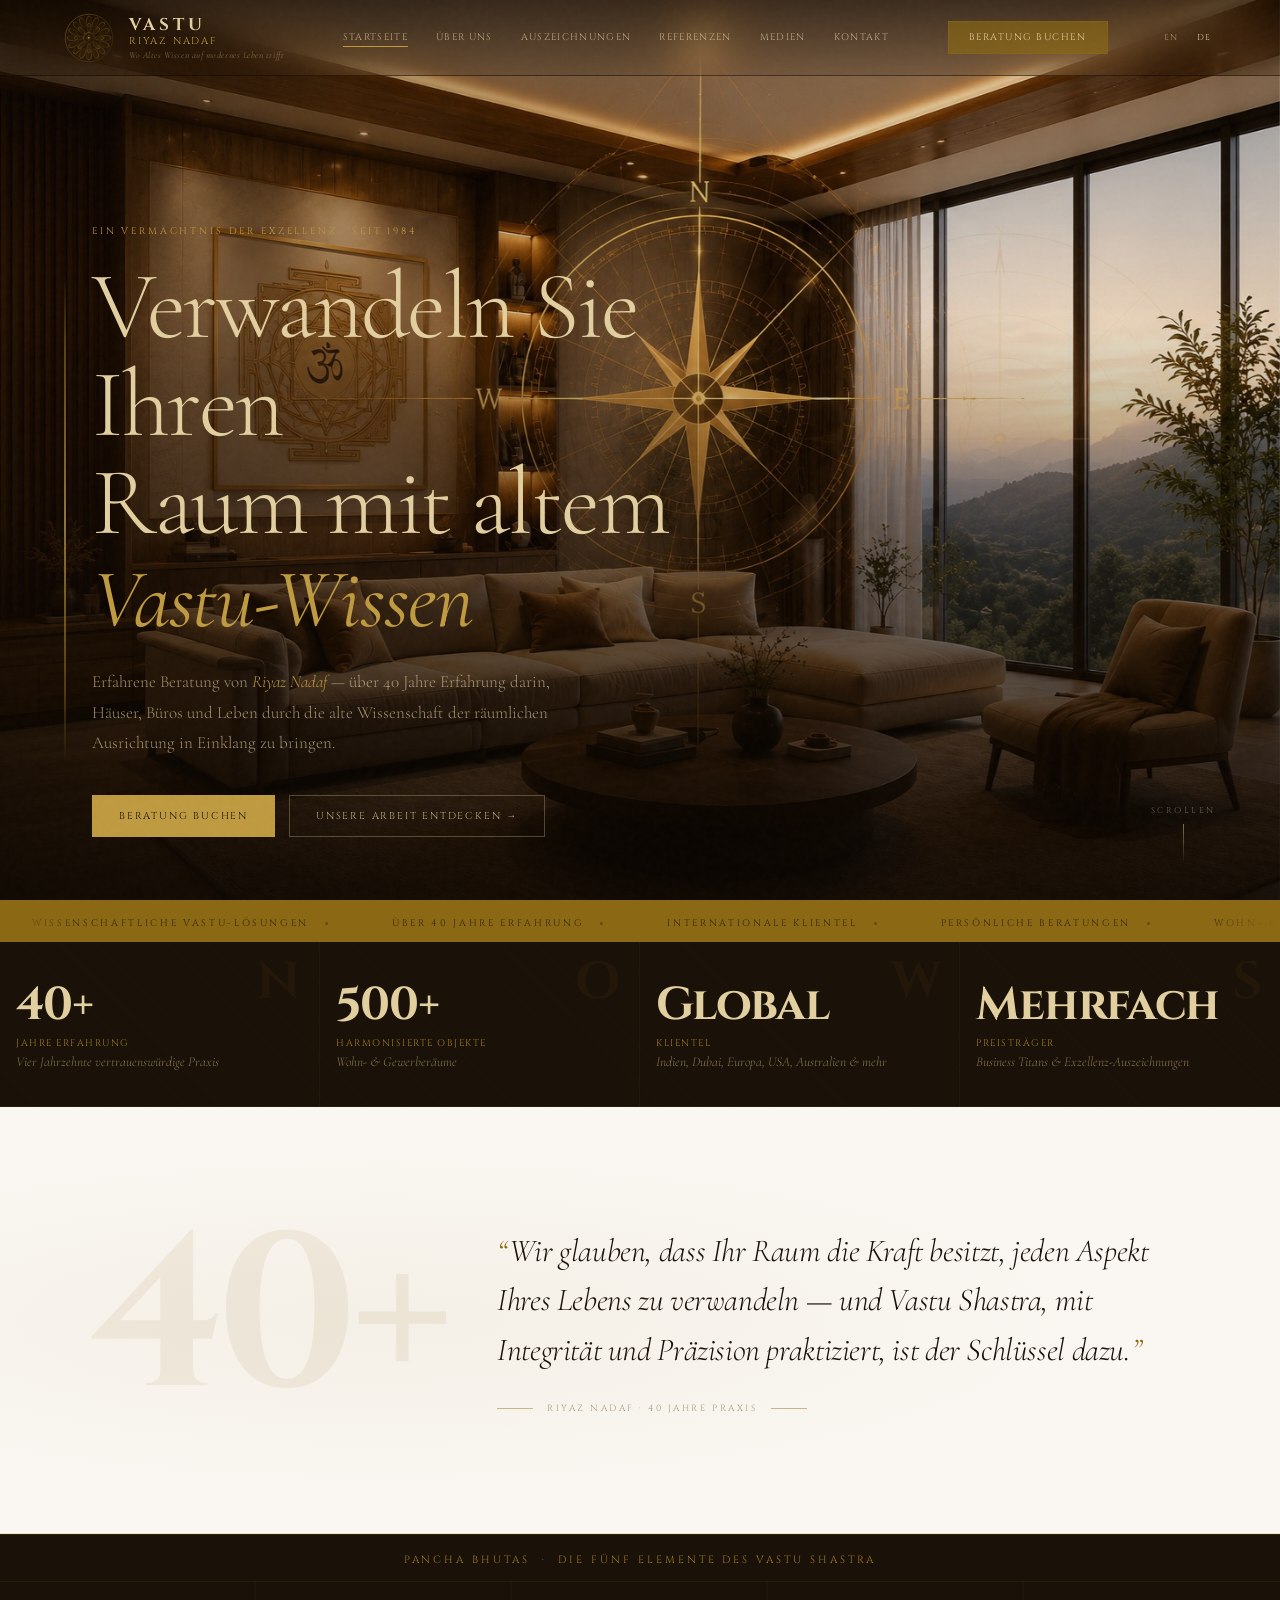
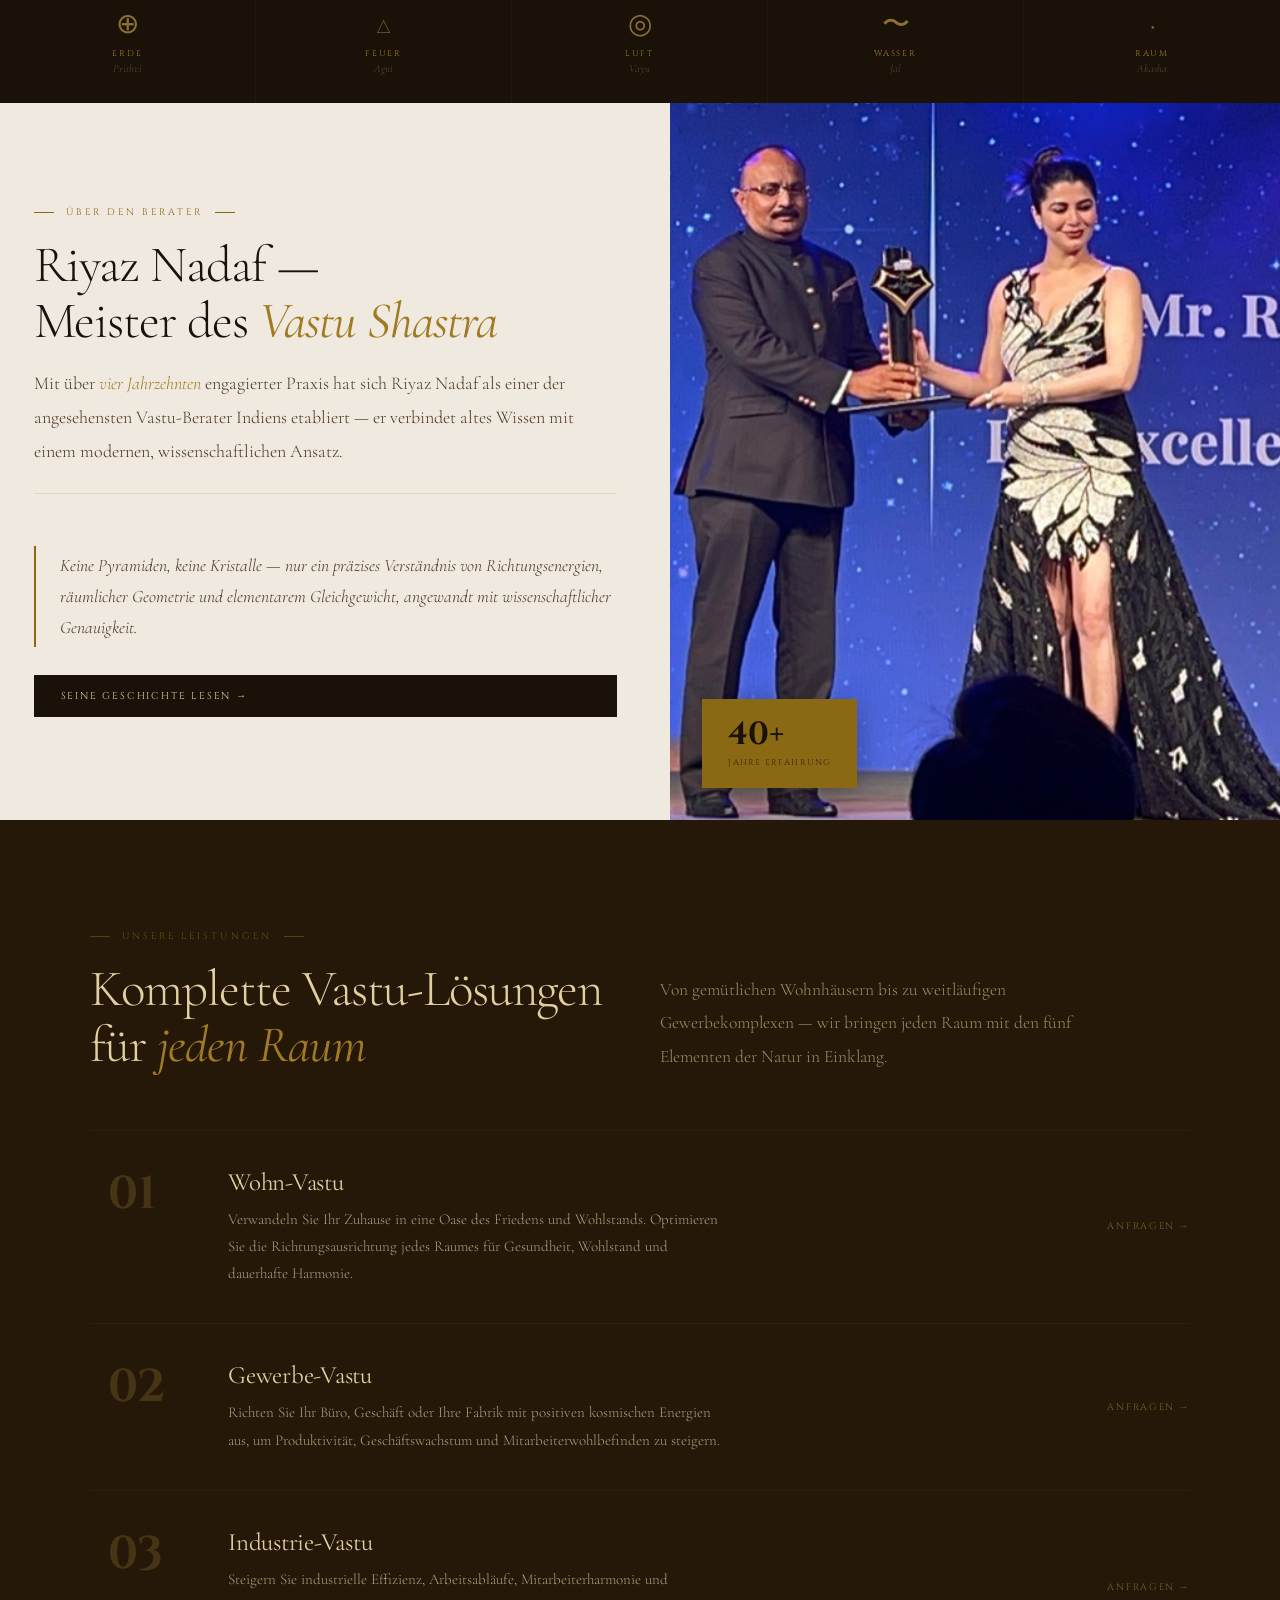
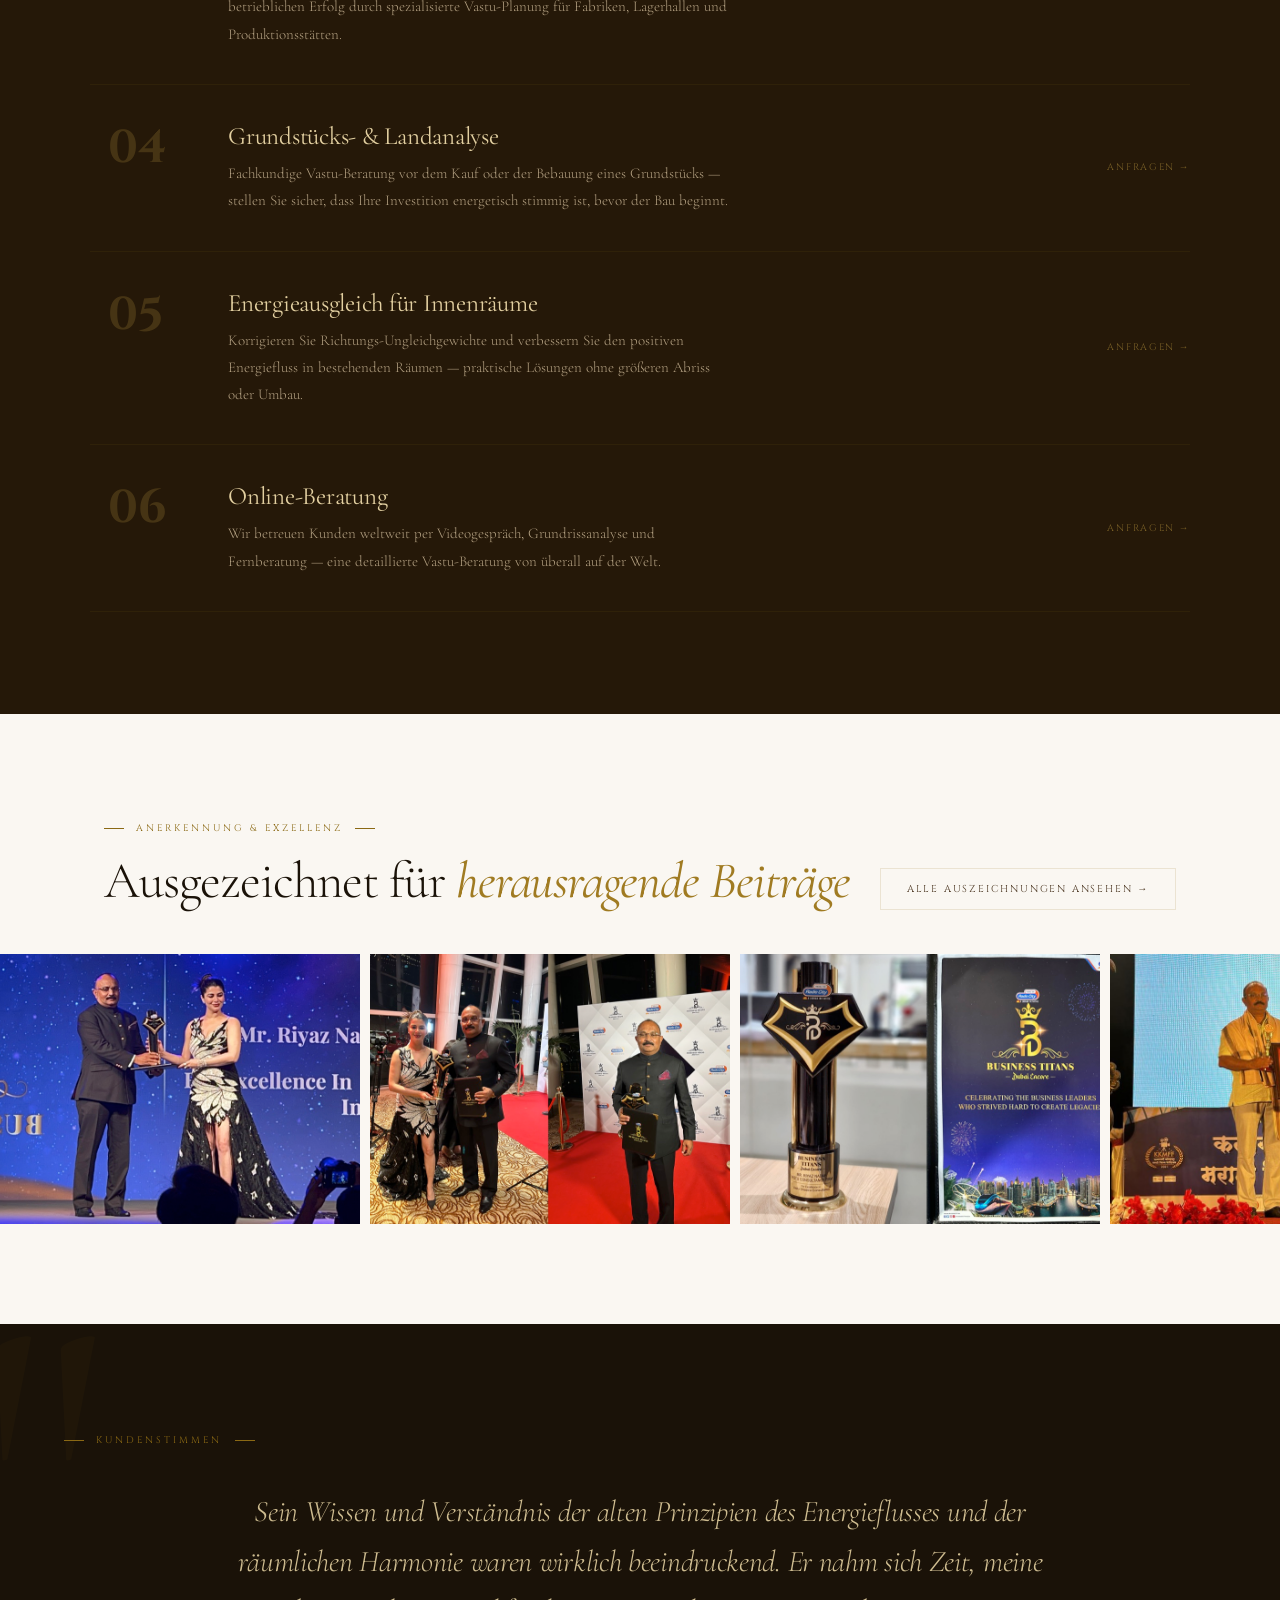
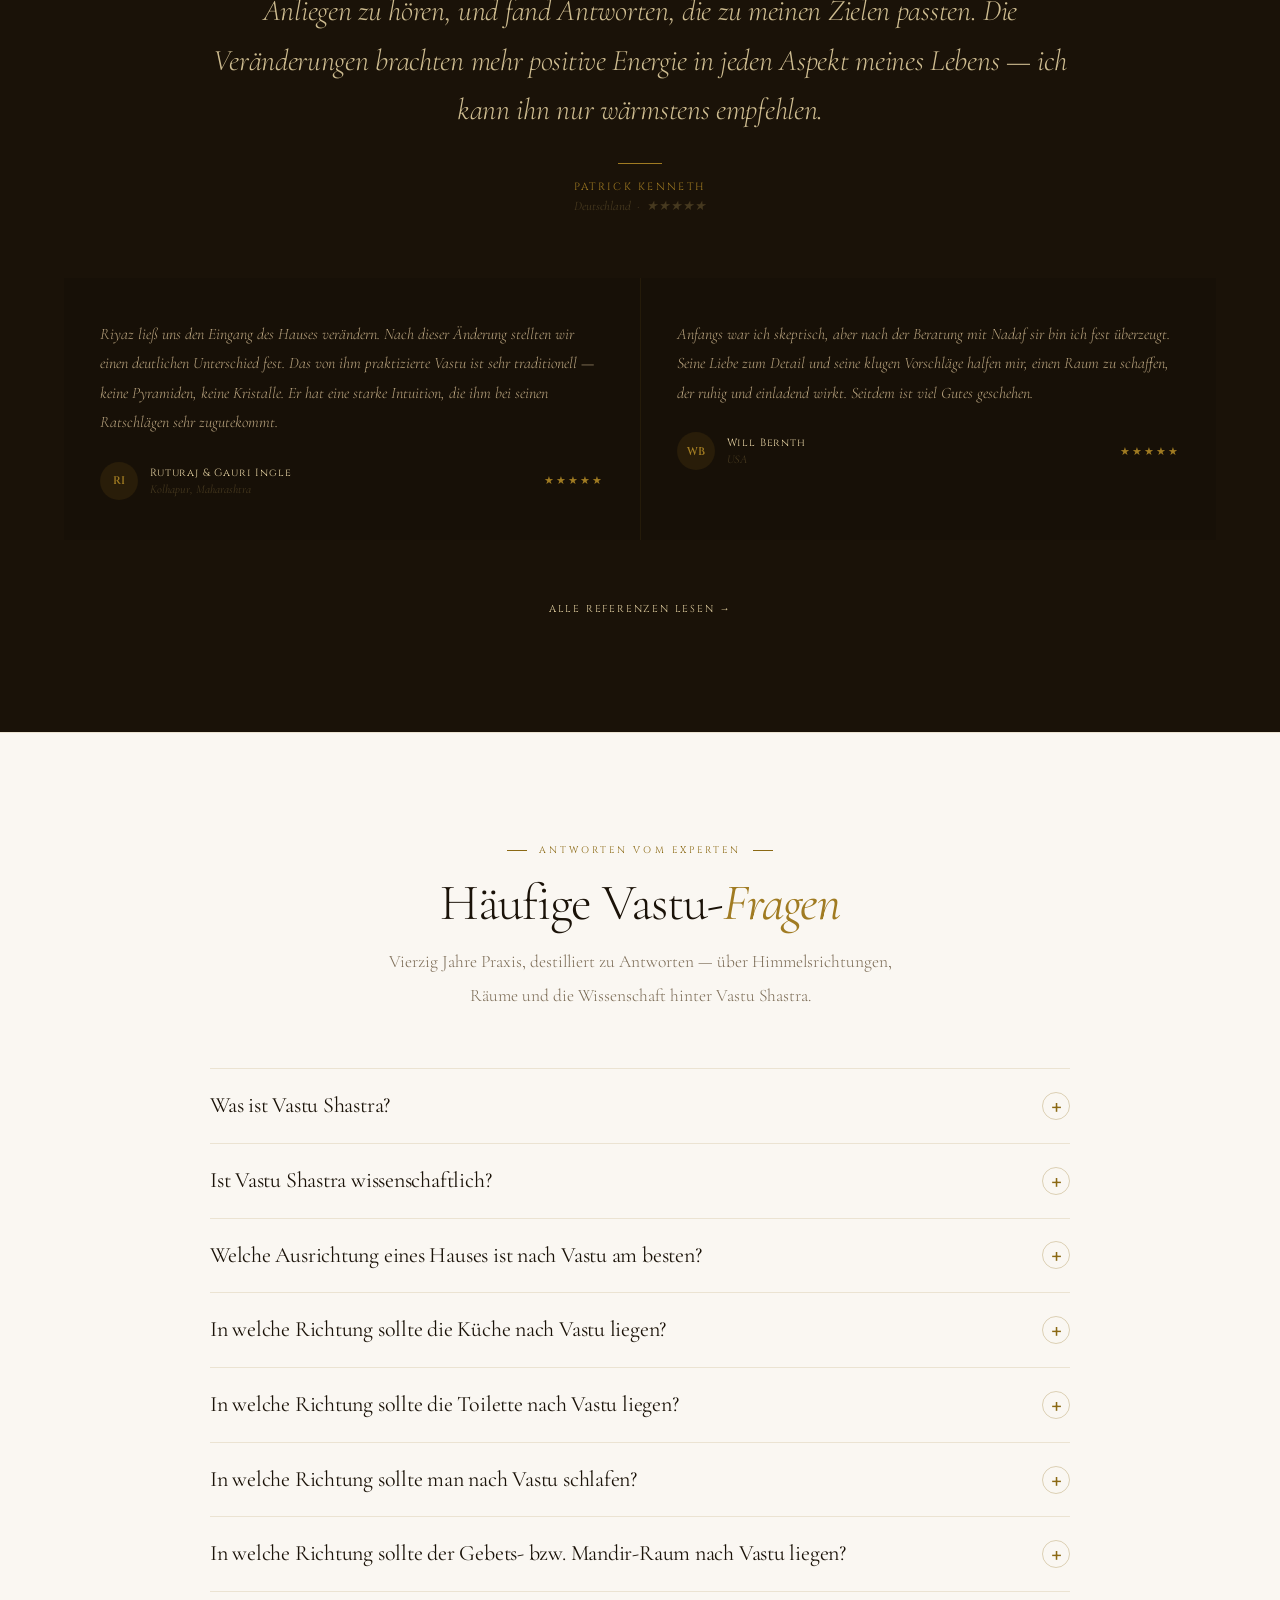
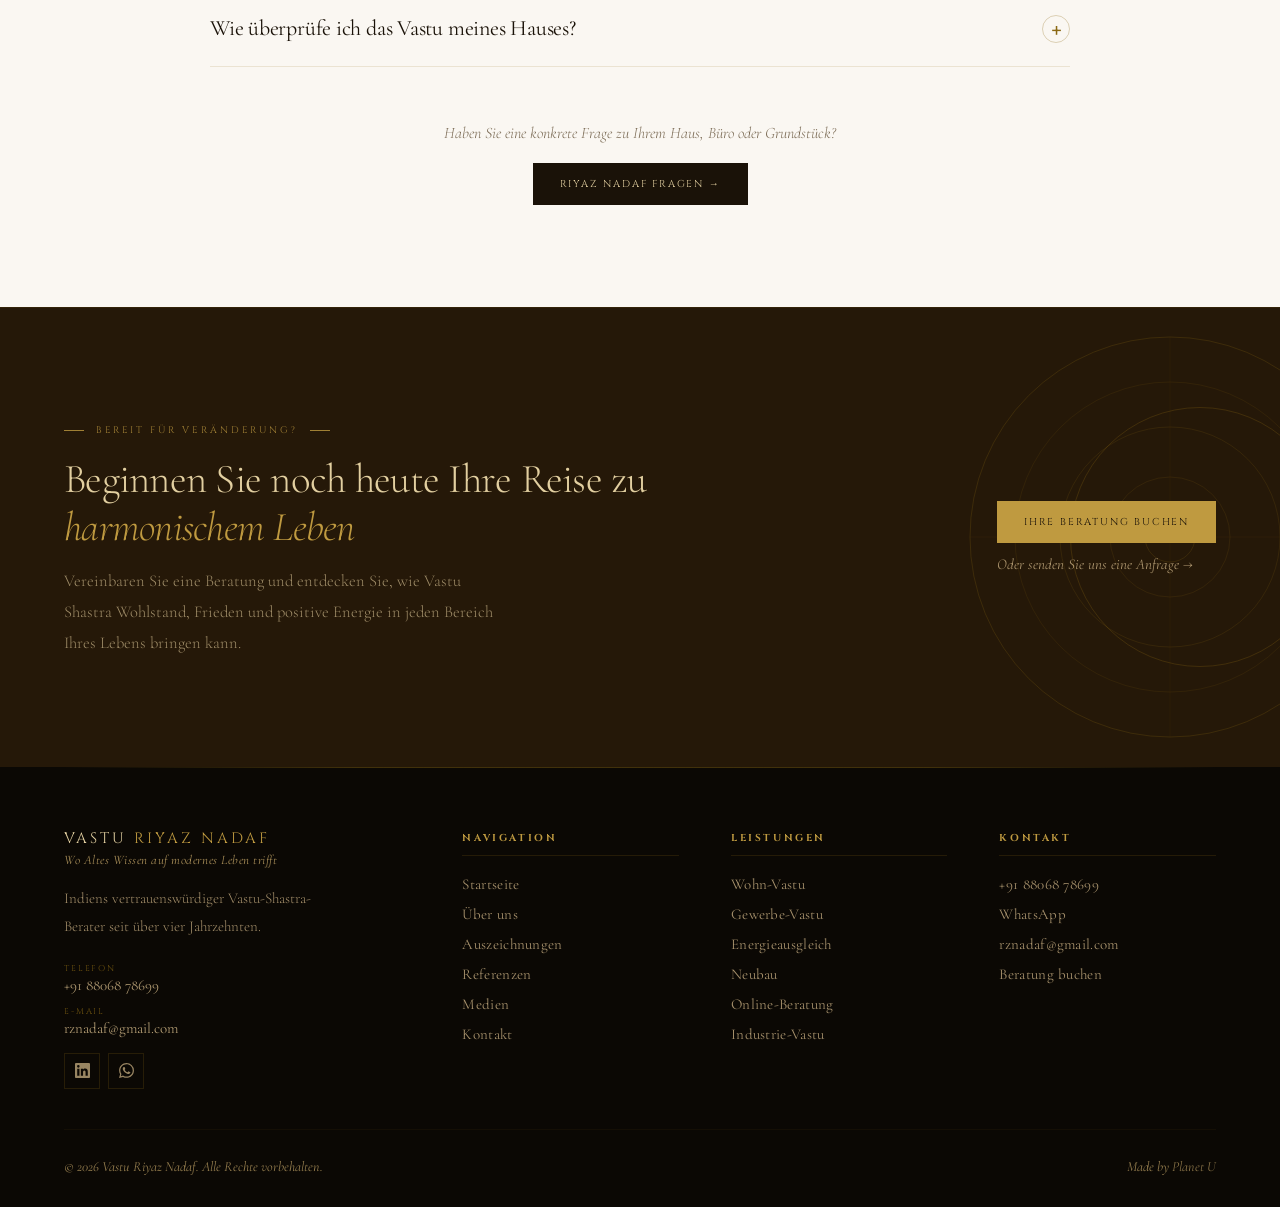
==== de/index.html @ d44633f9 "feat: add German language version — /de/ pages, EN|DE toggle in navbar, hreflang, sitemap updated" ====
<!DOCTYPE html>
<html lang="de">
<head>
<meta charset="UTF-8">
<meta name="viewport" content="width=device-width, initial-scale=1.0">
<title>Vastu Riyaz Nadaf | Erfahrener Vastu-Berater in Pune &amp; weltweit</title>
<meta name="description" content="Authentische Vastu-Beratung von Riyaz Nadaf mit über 40 Jahren Erfahrung in Wohn-, Gewerbe- und Industrie-Vastu — in Indien, Dubai, Europa und weltweit.">
<link rel="icon" href="../favicon.svg" type="image/svg+xml">
<link rel="canonical" href="https://vasturiyaz.com/de/">
<link rel="alternate" hreflang="en" href="https://vasturiyaz.com/">
<link rel="alternate" hreflang="de" href="https://vasturiyaz.com/de/">
<meta property="og:type" content="website">
<meta property="og:site_name" content="Vastu Riyaz Nadaf">
<meta property="og:title" content="Vastu Riyaz Nadaf | Erfahrener Vastu-Berater in Pune &amp; weltweit">
<meta property="og:description" content="Authentische Vastu-Beratung von Riyaz Nadaf mit über 40 Jahren Erfahrung in Wohn-, Gewerbe- und Industrie-Vastu — in Indien, Dubai, Europa und weltweit.">
<meta property="og:url" content="https://vasturiyaz.com/de/">
<meta property="og:image" content="https://vasturiyaz.com/hero%20Banner.jpg">
<meta name="twitter:card" content="summary_large_image">
<meta name="twitter:title" content="Vastu Riyaz Nadaf | Erfahrener Vastu-Berater in Pune &amp; weltweit">
<meta name="twitter:description" content="Authentische Vastu-Beratung von Riyaz Nadaf mit über 40 Jahren Erfahrung in Wohn-, Gewerbe- und Industrie-Vastu — in Indien, Dubai, Europa und weltweit.">
<meta name="twitter:image" content="https://vasturiyaz.com/hero%20Banner.jpg">
<link rel="preconnect" href="https://fonts.googleapis.com">
<link rel="preconnect" href="https://fonts.gstatic.com" crossorigin>
<link rel="preload" as="style" href="https://fonts.googleapis.com/css2?family=Cinzel:wght@400;500;600;700&family=Cormorant+Garamond:ital,wght@0,300;0,400;0,500;0,600;1,300;1,400;1,500;1,600&family=Jost:wght@300;400;500&display=swap">
<link rel="stylesheet" media="print" onload="this.media='all'" href="https://fonts.googleapis.com/css2?family=Cinzel:wght@400;500;600;700&family=Cormorant+Garamond:ital,wght@0,300;0,400;0,500;0,600;1,300;1,400;1,500;1,600&family=Jost:wght@300;400;500&display=swap">
<noscript><link rel="stylesheet" href="https://fonts.googleapis.com/css2?family=Cinzel:wght@400;500;600;700&family=Cormorant+Garamond:ital,wght@0,300;0,400;0,500;0,600;1,300;1,400;1,500;1,600&family=Jost:wght@300;400;500&display=swap"></noscript>
<link rel="stylesheet" href="../shared.css">
<script type="application/ld+json">
{
  "@context": "https://schema.org",
  "@graph": [
    {
      "@type": "ProfessionalService",
      "name": "Vastu Riyaz Nadaf",
      "description": "Erfahrene Vastu-Shastra-Beratung von Riyaz Nadaf mit über 40 Jahren Erfahrung — für Häuser, Büros und ein erfülltes Leben.",
      "url": "https://vasturiyaz.com/de/",
      "image": "https://vasturiyaz.com/hero%20Banner.jpg",
      "telephone": "+918806878699",
      "email": "rznadaf@gmail.com",
      "address": {
        "@type": "PostalAddress",
        "addressLocality": "Pune",
        "addressRegion": "Maharashtra",
        "addressCountry": "IN"
      },
      "priceRange": "$$",
      "areaServed": ["Indien", "Dubai", "Europa", "USA", "Australien", "Weltweit"],
      "serviceType": "Vastu-Shastra-Beratung"
    },
    {
      "@type": "Person",
      "name": "Riyaz Nadaf",
      "jobTitle": "Vastu-Shastra-Berater",
      "description": "Indiens vertrauenswürdiger Vastu-Shastra-Berater mit über 40 Jahren Erfahrung.",
      "url": "https://vasturiyaz.com/de/about",
      "worksFor": {
        "@type": "Organization",
        "name": "Vastu Riyaz Nadaf"
      }
    }
  ]
}
</script>
<style>
/* ── HOME NAV: transparent over hero ─────────────────── */
#navbar.home-pg {
  background: linear-gradient(to bottom, rgba(10,6,2,.55) 0%, rgba(10,6,2,.1) 100%);
  border-bottom-color: transparent;
}
#navbar.home-pg .logo-brand { color: var(--gp); }
#navbar.home-pg .logo-sub { color: var(--g3); }
#navbar.home-pg .logo-line { color: rgba(226,207,160,.45); }
#navbar.home-pg .nav-ul a { color: rgba(226,207,160,.75); }
#navbar.home-pg .nav-ul a::after { background: var(--g3); }
#navbar.home-pg .nav-ul a:hover { color: var(--gp); }
#navbar.home-pg .nav-cta { background: rgba(139,105,20,.65); color: var(--gp); border-color: rgba(139,105,20,.5); }
#navbar.home-pg .nav-cta:hover { background: var(--g); border-color: var(--g); color: var(--dark); }
#navbar.home-pg #mBtn { border-color: rgba(226,207,160,.3); color: var(--gp); }
#navbar.home-pg.scrolled { background: rgba(250,247,242,.97); border-bottom-color: var(--rule); }
#navbar.home-pg.scrolled .logo-brand { color: var(--dark); }
#navbar.home-pg.scrolled .logo-line { color: var(--muted); }
#navbar.home-pg.scrolled .nav-ul a { color: var(--brown); }
#navbar.home-pg.scrolled .nav-cta { background: var(--dark); border-color: var(--dark); color: var(--gp); }
#navbar.home-pg.scrolled #mBtn { border-color: var(--rule); color: var(--brown); }

/* ── HERO ─────────────────────────────────────────────── */
.hero {
  height: 100svh; min-height: 700px;
  position: relative; overflow: hidden;
  display: flex; align-items: flex-end;
}
.hero-bg {
  position: absolute; inset: 0;
  background: url("../hero%20Banner.jpg") center/cover no-repeat;
  will-change: transform;
}
.hero-ov {
  position: absolute; inset: 0;
  background:
    linear-gradient(to bottom, rgba(12,7,2,.18) 0%, rgba(12,7,2,.08) 35%, rgba(12,7,2,.62) 75%, rgba(12,7,2,.88) 100%),
    linear-gradient(to right, rgba(12,7,2,.42) 0%, transparent 60%);
}
.hero-compass {
  position: absolute;
  top: 50%; right: 5%;
  transform: translateY(-52%);
  pointer-events: none; z-index: 1;
}
.hero-compass svg {
  width: min(48vmin, 480px);
  opacity: .13;
  animation: hspin 100s linear infinite;
  filter: drop-shadow(0 0 28px rgba(139,105,20,.22));
}
@keyframes hspin { to { transform: rotate(360deg); } }

.hero-content {
  position: relative; z-index: 2;
  margin: 0 0 clamp(52px,7vh,92px) 5%;
  max-width: 720px;
  padding-left: 28px;
}
.hero-content::before {
  content: '';
  position: absolute; left: 0; top: 8%; bottom: 12%;
  width: 2px;
  background: linear-gradient(to bottom,
    transparent 0%,
    rgba(139,105,20,.6) 15%,
    rgba(191,154,64,.75) 50%,
    rgba(139,105,20,.5) 85%,
    transparent 100%
  );
}
.hero-eyebrow {
  font-family: var(--cap); font-size: 9.5px;
  letter-spacing: .3em; text-transform: uppercase;
  color: var(--g3); margin-bottom: 20px;
  display: block;
}
.hero h1 {
  font-family: var(--serif);
  font-size: clamp(52px, 7.5vw, 104px);
  font-weight: 300; line-height: 1.02;
  color: var(--gp); letter-spacing: -.025em;
  margin-bottom: 4px;
}
.hero-sub {
  font-family: var(--serif);
  font-size: clamp(44px, 6.5vw, 90px);
  font-weight: 400; font-style: italic;
  color: var(--g3); line-height: 1.05;
  margin-bottom: 24px; letter-spacing: -.015em;
}
.hero-desc {
  font-family: var(--serif); font-size: 17px;
  color: rgba(226,207,160,.68); line-height: 1.8;
  font-weight: 300; max-width: 500px; margin-bottom: 36px;
}
.hero-desc em { color: var(--g3); font-style: italic; }
.hero-btns { display: flex; gap: 14px; flex-wrap: wrap; }

/* hero entrance animations */
.he { opacity: 0; transform: translateY(16px); }
.he1 { animation: hIn .85s ease .1s forwards; }
.he2 { animation: hIn .85s ease .28s forwards; }
.he3 { animation: hIn .85s ease .42s forwards; }
.he4 { animation: hIn .85s ease .56s forwards; }
.he5 { animation: hIn .85s ease .7s forwards; }
@keyframes hIn { to { opacity: 1; transform: translateY(0); } }

.hero-scroll {
  position: absolute; bottom: clamp(24px,4vh,48px); right: 5%;
  z-index: 2; display: flex; flex-direction: column; align-items: center; gap: 8px;
  animation: hIn 1s ease 1.4s both;
}
.hero-scroll span {
  font-family: var(--cap); font-size: 8.5px;
  letter-spacing: .3em; text-transform: uppercase;
  color: rgba(226,207,160,.42);
}
.scr-line {
  width: 1px; height: 40px;
  background: linear-gradient(to bottom, rgba(226,207,160,.5), transparent);
  animation: scPulse 2.2s ease infinite;
}
@keyframes scPulse { 0%,100%{opacity:.45} 50%{opacity:.9} }

/* ── TICKER ───────────────────────────────────────────── */
/* Static ticker - part of page flow, not fixed */

/* ── STATS ────────────────────────────────────────────── */
.stats-strip {
  background: var(--dark);
  display: grid; grid-template-columns: repeat(4,1fr);
  border-bottom: 1px solid rgba(139,105,20,.12);
  position: relative;
}
.stats-strip::before {
  content: '';
  position: absolute; inset: 0;
  background-image: repeating-linear-gradient(
    45deg,
    rgba(139,105,20,.018) 0, rgba(139,105,20,.018) 1px,
    transparent 1px, transparent 26px
  );
  pointer-events: none;
}
.stat-i {
  padding: 40px 5% 36px; border-right: 1px solid rgba(139,105,20,.09);
  display: flex; align-items: flex-start; gap: 0;
  flex-direction: column;
  position: relative; transition: background .4s;
  overflow: hidden;
}
.stat-i::before {
  content: '';
  position: absolute; left: 0; top: 0; bottom: 0;
  width: 0; background: rgba(139,105,20,.055);
  transition: width .45s cubic-bezier(.16,1,.3,1);
}
.stat-i:hover::before { width: 100%; }
/* Vastu direction watermarks (N E W S) */
.stat-i::after {
  position: absolute; top: 14px; right: 18px;
  font-family: var(--cap); font-size: 52px; font-weight: 700;
  color: rgba(139,105,20,.07); line-height: 1;
  pointer-events: none; user-select: none;
  transition: color .4s;
}
.stat-i:hover::after { color: rgba(139,105,20,.12); }
.stat-i:nth-child(1)::after { content: 'N'; }
.stat-i:nth-child(2)::after { content: 'O'; }
.stat-i:nth-child(3)::after { content: 'W'; }
.stat-i:nth-child(4)::after { content: 'S'; }
.stat-i:last-child { border-right: none; }
.stat-n {
  font-family: var(--cap); font-size: 46px;
  font-weight: 700; color: var(--gp); line-height: 1;
  letter-spacing: -.025em;
  transition: color .3s; position: relative; z-index: 1;
}
.stat-i:hover .stat-n { color: var(--g3); text-shadow: 0 0 32px rgba(191,154,64,.22); }
.stat-l {
  font-family: var(--cap); font-size: 9.5px;
  letter-spacing: .16em; text-transform: uppercase;
  color: var(--g2); margin-top: 9px;
  position: relative; z-index: 1;
}
.stat-d {
  font-family: var(--serif); font-size: 13.5px;
  color: rgba(180,155,110,.72); font-weight: 300; margin-top: 4px;
  font-style: italic; position: relative; z-index: 1;
}

/* ── MANIFESTO ────────────────────────────────────────── */
.manifesto {
  background: var(--bg);
  padding: clamp(72px,9vw,120px) 5%;
  position: relative; overflow: hidden;
  border-bottom: 1px solid var(--rule);
}
.manifesto::before {
  content: '';
  position: absolute; inset: 0;
  background: radial-gradient(ellipse at 30% 50%, rgba(139,105,20,.05) 0%, transparent 60%);
  pointer-events: none;
}
.manifesto-inner {
  display: flex; align-items: center;
  gap: clamp(16px, 4vw, 64px);
  max-width: 1100px; margin: 0 auto;
  position: relative; z-index: 1;
}
.manifesto-num {
  font-family: var(--cap);
  font-size: clamp(110px, 17vw, 230px);
  font-weight: 700; color: var(--g);
  opacity: .08; line-height: .9;
  flex-shrink: 0; user-select: none;
  letter-spacing: -.04em;
  transition: opacity .6s;
}
.manifesto:hover .manifesto-num { opacity: .12; }
.manifesto-body { flex: 1; }
.manifesto-text {
  font-family: var(--serif);
  font-size: clamp(21px, 2.5vw, 36px);
  font-style: italic; font-weight: 300;
  color: var(--dark); line-height: 1.55;
  margin-bottom: 28px; letter-spacing: -.012em;
}
.manifesto-text::before { content: '\201C'; color: var(--g); margin-right: 2px; }
.manifesto-text::after  { content: '\201D'; color: var(--g); margin-left: 2px; }
.manifesto-attr {
  display: flex; align-items: center; gap: 14px;
  font-family: var(--cap); font-size: 9px;
  letter-spacing: .28em; text-transform: uppercase; color: var(--lite);
}
.manifesto-rule { display: block; width: 36px; height: 1px; background: var(--g); opacity: .45; }

/* ── ABOUT TEASER ─────────────────────────────────────── */
.about-sec { display: grid; grid-template-columns: 1.1fr 1fr; gap: 0; }
.about-words {
  background: var(--bg-warm);
  padding: clamp(64px,8vw,108px) 8% clamp(64px,8vw,108px) 5%;
  display: flex; flex-direction: column; justify-content: center;
}
.about-words .h-title { margin-bottom: 18px; }
.about-intro {
  font-family: var(--serif); font-size: 18px; font-weight: 300;
  line-height: 1.88; color: var(--brown);
  margin-bottom: 24px; padding-bottom: 24px;
  border-bottom: 1px solid var(--rule);
}
.about-intro em { font-style: italic; color: var(--g2); }
.about-body-p {
  font-family: var(--serif); font-size: 15px; color: var(--muted);
  line-height: 1.9; font-weight: 300; margin-bottom: 32px;
}
.about-img-col {
  position: relative; overflow: hidden;
  background: var(--dark2); min-height: 640px;
}
.about-img-col img {
  width: 100%; height: 100%; object-fit: cover;
  object-position: center top;
  transition: transform .8s ease;
}
.about-img-col:hover img { transform: scale(1.02); }
.about-badge {
  position: absolute; bottom: 32px; left: 32px;
  background: var(--g); padding: 20px 26px;
  display: flex; flex-direction: column; gap: 2px;
  box-shadow: 0 8px 32px rgba(0,0,0,.35);
}
.ab-n { font-family: var(--cap); font-size: 32px; font-weight: 700; color: var(--dark); line-height: 1; }
.ab-l { font-family: var(--cap); font-size: 8.5px; letter-spacing: .14em; color: rgba(26,18,8,.75); text-transform: uppercase; margin-top: 4px; }
.about-rule { position: absolute; top: 40px; right: 0; width: 3px; height: 140px; background: linear-gradient(to bottom, var(--g3), var(--g)); }

/* ── SERVICES (editorial list) ────────────────────────── */
.svc-sec {
  background: var(--dark2);
  padding: clamp(64px,8vw,108px) 5%;
}
.svc-sec .tag { color: rgba(139,105,20,.65); }
.svc-sec .tag::before, .svc-sec .tag::after { background: rgba(139,105,20,.5); }
.svc-hd {
  display: grid; grid-template-columns: 1fr 1fr;
  gap: 40px; align-items: end;
  max-width: 1100px; margin: 0 auto 56px;
}
.svc-hd .h-title { color: var(--gp); margin-bottom: 0; }
.svc-hd .h-lead { color: rgba(180,158,118,.88); max-width: 420px; }
.svc-list { max-width: 1100px; margin: 0 auto; }
.svc-row {
  display: grid;
  grid-template-columns: 88px 1fr 100px;
  gap: 0 32px; align-items: center;
  padding: 36px 0 36px 18px;
  border-top: 1px solid rgba(139,105,20,.1);
  position: relative; cursor: default;
}
.svc-row:last-child { border-bottom: 1px solid rgba(139,105,20,.1); }
.svc-row::before {
  content: '';
  position: absolute; left: 4px; top: 0;
  width: 2px; height: 0;
  background: linear-gradient(to bottom, var(--g3), var(--g));
  transition: height .5s cubic-bezier(.16,1,.3,1);
  z-index: 1;
}
.svc-row:hover::before { height: 100%; }
.svc-row::after {
  content: '';
  position: absolute; left: -5%; top: 0; bottom: 0;
  width: 0; background: rgba(139,105,20,.03);
  transition: width .55s cubic-bezier(.16,1,.3,1);
  pointer-events: none;
}
.svc-row:hover::after { width: calc(100% + 10%); }
.sr-n {
  font-family: var(--cap); font-size: 46px; font-weight: 700;
  color: rgba(191,154,64,.22); line-height: 1.1;
  transition: color .45s; align-self: start; padding-top: 2px;
}
.svc-row:hover .sr-n { color: rgba(191,154,64,.55); }
.sr-body { }
.sr-title {
  font-family: var(--serif); font-size: 25px;
  font-weight: 400; color: var(--gp);
  margin-bottom: 9px; letter-spacing: -.01em;
  transition: color .3s;
}
.svc-row:hover .sr-title { color: #fff; }
.sr-desc {
  font-family: var(--serif); font-size: 15px;
  color: rgba(220, 200, 165, .78); line-height: 1.82; font-weight: 300;
  max-width: 500px;
}
.svc-row:hover .sr-desc { color: rgba(220, 200, 165, .92); }
.sr-link {
  font-family: var(--cap); font-size: 9.5px;
  letter-spacing: .18em; text-transform: uppercase;
  color: rgba(191,154,64,.55); text-decoration: none;
  white-space: nowrap; text-align: right;
  transition: color .3s, letter-spacing .4s;
}
.svc-row:hover .sr-link { color: var(--g3); letter-spacing: .26em; }

/* Pancha Bhuta element labels — desktop hover only */
.sr-n { position: relative; }
@media(hover: hover) and (pointer: fine) {
  .sr-n::after {
    display: block;
    font-family: var(--serif); font-weight: 300;
    font-size: 12px; color: var(--g3); opacity: 0;
    margin-top: 6px; letter-spacing: .04em;
    transition: opacity .4s; white-space: nowrap;
  }
  .svc-row:hover .sr-n::after { opacity: .7; }
  .svc-row:nth-child(1) .sr-n::after { content: 'Prithvi · Erde'; }
  .svc-row:nth-child(2) .sr-n::after { content: 'Agni · Feuer'; }
  .svc-row:nth-child(3) .sr-n::after { content: 'Vayu · Luft'; }
  .svc-row:nth-child(4) .sr-n::after { content: 'Jal · Wasser'; }
  .svc-row:nth-child(5) .sr-n::after { content: 'Akasha · Raum'; }
  .svc-row:nth-child(6) .sr-n::after { content: 'Pancha · Alle'; }
}

/* Five Elements strip */
.elements-strip {
  background: var(--dark); border-top: 1px solid rgba(139,105,20,.1);
  display: grid; grid-template-columns: repeat(5,1fr);
}
.el-item {
  padding: 28px 5%; text-align: center;
  border-right: 1px solid rgba(139,105,20,.07);
  transition: background .4s;
  position: relative; cursor: default;
}
.el-item:last-child { border-right: none; }
.el-item:hover { background: rgba(139,105,20,.04); }
.el-sym {
  font-family: var(--serif); font-size: 28px;
  color: var(--g3); line-height: 1; display: block;
  margin-bottom: 10px; opacity: .7;
  transition: opacity .4s, transform .4s;
}
.el-item:hover .el-sym { opacity: 1; transform: scale(1.12); }
.el-name { font-family: var(--cap); font-size: 8.5px; letter-spacing: .22em; text-transform: uppercase; color: var(--g2); display: block; }
.el-sanskrit { font-family: var(--serif); font-size: 11px; font-style: italic; color: rgba(122,106,84,.55); margin-top: 3px; display: block; }

/* ── AWARDS STRIP ─────────────────────────────────────── */
.awd-sec { background: var(--bg); padding: clamp(64px,8vw,100px) 0; overflow: hidden; }
.awd-hd { padding: 0 5%; max-width: 1200px; margin: 0 auto 44px; display: flex; justify-content: space-between; align-items: flex-end; flex-wrap: wrap; gap: 16px; }
.awd-track-outer { overflow: hidden; }
.awd-track {
  display: flex; gap: 10px;
  animation: awdScroll 32s linear infinite;
  width: max-content;
}
.awd-track:hover { animation-play-state: paused; }
.awd-slide {
  width: 360px; flex-shrink: 0;
  aspect-ratio: 4/3; overflow: hidden;
  cursor: pointer; background: var(--dark2); position: relative;
}
.awd-slide img { width: 100%; height: 100%; object-fit: cover; display: block; transition: transform .65s cubic-bezier(.16,1,.3,1), filter .5s; }
.awd-slide:hover img { transform: scale(1.06); filter: brightness(.88); }
.awd-slide-ov {
  position: absolute; inset: 0;
  background: rgba(10,6,2,0);
  transition: background .4s;
}
.awd-slide:hover .awd-slide-ov { background: rgba(10,6,2,.25); }
@keyframes awdScroll { from { transform: translateX(0); } to { transform: translateX(-50%); } }

/* ── TESTIMONIALS ─────────────────────────────────────── */
.test-sec {
  background: var(--dark);
  padding: clamp(64px,8vw,108px) 5%;
  position: relative; overflow: hidden;
}
.test-bg-q {
  position: absolute; font-family: var(--serif);
  font-size: clamp(280px, 35vw, 500px);
  color: var(--g); opacity: .05;
  top: -0.15em; left: -0.05em;
  line-height: 1; pointer-events: none; user-select: none;
  font-weight: 400;
}
.feat-test {
  max-width: 860px; margin: 0 auto 64px;
  text-align: center; position: relative; z-index: 1;
}
.ft-text {
  font-family: var(--serif);
  font-size: clamp(20px, 2.4vw, 30px);
  font-style: italic; font-weight: 300;
  color: rgba(226,207,160,.9); line-height: 1.65;
  margin-bottom: 28px; letter-spacing: -.01em;
}
.ft-rule { width: 44px; height: 1px; background: var(--g2); margin: 0 auto 16px; }
.ft-name {
  font-family: var(--cap); font-size: 10.5px;
  letter-spacing: .22em; text-transform: uppercase; color: var(--g2);
}
.ft-loc {
  font-family: var(--serif); font-size: 13px;
  color: rgba(90,74,42,.7); font-style: italic; margin-top: 4px;
}
.test-sup {
  display: grid; grid-template-columns: 1fr 1fr;
  gap: 1px; background: rgba(139,105,20,.1);
  max-width: 1200px; margin: 0 auto;
  position: relative; z-index: 1;
}
.ts {
  background: #171007; padding: 40px 36px;
  transition: background .4s, border-top-color .4s;
  border-top: 2px solid transparent;
}
.ts:hover { background: #1D1509; border-top-color: var(--g); }
.ts-q {
  font-family: var(--serif); font-size: 16px;
  font-style: italic; color: rgba(210,185,145,.88);
  line-height: 1.85; font-weight: 300; margin-bottom: 24px;
}
.ts-auth { display: flex; align-items: center; gap: 12px; }
.ts-av {
  width: 38px; height: 38px; border-radius: 50%;
  background: rgba(139,105,20,.15); flex-shrink: 0;
  display: flex; align-items: center; justify-content: center;
  font-family: var(--cap); font-size: 11px; color: var(--g2); font-weight: 600;
}
.ts-name { font-family: var(--cap); font-size: 10.5px; letter-spacing: .08em; color: var(--gp); }
.ts-loc { font-family: var(--serif); font-size: 12px; color: rgba(90,74,42,.7); font-style: italic; margin-top: 2px; }
.ts-stars { margin-left: auto; color: var(--g2); font-size: 11px; letter-spacing: 2px; }

/* ── RESPONSIVE ───────────────────────────────────────── */
@media(max-width:900px){
  .elements-strip { grid-template-columns: repeat(5,1fr); }
  .el-item { padding: 20px 2%; }
  .el-sym { font-size: 22px; }
  .el-name { font-size: 7.5px; letter-spacing: .16em; }
  .el-sanskrit { display: none; }
  .hero h1 { font-size: clamp(38px,10vw,60px); }
  .hero-sub { font-size: clamp(32px,8.5vw,52px); }
  .hero-content { margin-left: 5%; padding-left: 18px; }
  .hero-desc { font-size: 15.5px; }
  .hero-btns { gap: 10px; }
  /* Manifesto: restore centered on tablet/mobile */
  .manifesto { text-align: center; }
  .manifesto-inner { flex-direction: column; align-items: center; gap: 0; }
  .manifesto-num { display: none; }
  .manifesto-text { font-size: clamp(19px, 3.5vw, 28px); }
  .manifesto-attr { justify-content: center; }
  /* Stats */
  .stats-strip { grid-template-columns: 1fr 1fr; }
  .stat-i { padding: 32px 5% 28px; }
  .stat-i::after { font-size: 38px; top: 10px; right: 12px; }
  .stat-n { font-size: 38px; }
  /* About */
  .about-sec { grid-template-columns: 1fr; }
  .about-img-col { min-height: 300px; order: -1; }
  .about-words { padding: 52px 5%; }
  .about-intro { font-size: 17px; }
  /* Services */
  .svc-hd { grid-template-columns: 1fr; gap: 20px; }
  .svc-row { grid-template-columns: 60px 1fr; gap: 0 20px; padding: 24px 0 24px 18px; }
  .sr-link { display: none; }
  .sr-title { font-size: 21px; }
  /* Testimonials */
  .test-sup { grid-template-columns: 1fr; }
  .ft-text { font-size: clamp(18px, 3vw, 26px); }
  .feat-test { margin-bottom: 44px; }
  .ts { padding: 32px 24px; }
  /* Awards */
  .awd-slide { width: 240px; }
  .awd-hd { flex-direction: column; align-items: flex-start; gap: 12px; }
}
@media(max-width:560px){
  .hero h1 { font-size: clamp(34px, 10vw, 52px); }
  .hero-sub { font-size: clamp(28px, 8vw, 44px); }
  .hero-content { padding-left: 14px; }
  .hero-desc { font-size: 15px; max-width: 100%; }
  .stats-strip { grid-template-columns: 1fr 1fr; }
  .stat-n { font-size: 32px; }
  .stat-i::after { font-size: 30px; }
  .svc-row { grid-template-columns: 48px 1fr; gap: 0 14px; padding: 20px 0 20px 14px; }
  .sr-n { font-size: 36px; }
  .sr-desc { font-size: 14px; }
  .manifesto { padding: 60px 5%; }
  .test-bg-q { font-size: clamp(160px, 40vw, 280px); }
  .ts { padding: 28px 20px; }
  .ts-q { font-size: 15px; }
}
@media(max-width:400px){
  .hero h1 { font-size: 32px; }
  .hero-sub { font-size: 26px; }
  .stats-strip { grid-template-columns: 1fr; }
  .stat-i { border-right: none; border-bottom: 1px solid rgba(139,105,20,.08); }
}

/* ── ELEMENTS LABEL BAR ──────────────────────────────── */
.elements-label-bar {
  background: var(--dark); padding: 13px 5%; text-align: center;
  border-top: 1px solid rgba(139,105,20,.18);
}
.elements-label-bar span {
  font-family: var(--cap); font-size: 10.5px;
  letter-spacing: .28em; text-transform: uppercase; color: var(--g2);
}

/* ── FAQ ──────────────────────────────────────────────── */
.faq-sec {
  background: var(--bg);
  padding: clamp(64px,8vw,108px) 5%;
  border-top: 1px solid var(--rule);
}
.faq-hd { text-align: center; max-width: 660px; margin: 0 auto 56px; }
.faq-hd .tag { justify-content: center; }
.faq-hd .h-title { margin-bottom: 14px; }
.faq-hd .h-lead { margin: 0 auto; }
.faq-list { max-width: 860px; margin: 0 auto; }
.faq-item { border-bottom: 1px solid var(--rule); }
.faq-item:first-child { border-top: 1px solid var(--rule); }
.faq-q {
  display: flex; align-items: center; justify-content: space-between;
  gap: 20px; padding: 22px 0; cursor: pointer;
  font-family: var(--serif); font-size: clamp(18px,1.9vw,22px);
  font-weight: 400; color: var(--dark); line-height: 1.35;
  letter-spacing: -.01em; background: none; border: none;
  width: 100%; text-align: left; transition: color .3s;
}
.faq-q:hover { color: var(--g2); }
.faq-item.open .faq-q { color: var(--g); }
.faq-icon {
  width: 28px; height: 28px; flex-shrink: 0;
  border: 1px solid rgba(139,105,20,.28); border-radius: 50%;
  display: flex; align-items: center; justify-content: center;
  font-size: 18px; color: var(--g); line-height: 1;
  font-family: var(--sans); font-style: normal;
  transition: transform .45s cubic-bezier(.16,1,.3,1), background .3s, border-color .3s, color .3s;
}
.faq-item.open .faq-icon { transform: rotate(45deg); background: var(--g); color: var(--dark); border-color: var(--g); }
.faq-a { max-height: 0; overflow: hidden; transition: max-height .55s cubic-bezier(.16,1,.3,1); }
.faq-item.open .faq-a { max-height: 500px; }
.faq-a-inner {
  font-family: var(--serif); font-size: 17px; font-weight: 300;
  color: var(--brown); line-height: 1.92; padding-bottom: 24px; padding-right: 52px;
}
.faq-cta { text-align: center; margin-top: 56px; }
.faq-cta p { font-family: var(--serif); font-size: 16px; color: var(--muted); font-weight: 300; margin-bottom: 20px; font-style: italic; }
@media(max-width:900px) {
  .faq-q { font-size: 17px; gap: 14px; padding: 20px 0; }
  .faq-a-inner { padding-right: 32px; }
  .faq-icon { width: 26px; height: 26px; font-size: 16px; }
}
@media(max-width:560px) {
  .faq-q { font-size: 15.5px; gap: 12px; padding: 18px 0; }
  .faq-a-inner { font-size: 15px; padding-right: 16px; }
}
</style>
</head>
<body>

<!-- NAV (transparent on home, solid on scroll) -->
<nav id="navbar" class="home-pg">
  <a href="/de/" class="logo-a">
    <svg class="logo-svg" viewBox="0 0 120 120" fill="none" xmlns="http://www.w3.org/2000/svg">
      <defs>
        <linearGradient id="lgA" x1="20%" y1="15%" x2="80%" y2="85%"><stop offset="0%" stop-color="#D4A84B"/><stop offset="50%" stop-color="#8B6914"/><stop offset="100%" stop-color="#5C4A0A"/></linearGradient>
        <linearGradient id="lgB" x1="80%" y1="15%" x2="20%" y2="85%"><stop offset="0%" stop-color="#C4A040"/><stop offset="100%" stop-color="#7A5E10"/></linearGradient>
      </defs>
      <circle cx="60" cy="60" r="57" stroke="url(#lgA)" stroke-width=".7"/>
      <circle cx="60" cy="60" r="51" stroke="url(#lgA)" stroke-width=".25" opacity=".4"/>
      <g transform="translate(60,60)">
        <ellipse cx="0" cy="-40" rx="6" ry="12.5" stroke="url(#lgA)" stroke-width=".5" fill="rgba(139,105,20,.07)"/>
        <ellipse cx="0" cy="-40" rx="6" ry="12.5" stroke="url(#lgA)" stroke-width=".5" fill="rgba(139,105,20,.07)" transform="rotate(22.5)"/>
        <ellipse cx="0" cy="-40" rx="6" ry="12.5" stroke="url(#lgA)" stroke-width=".5" fill="rgba(139,105,20,.07)" transform="rotate(45)"/>
        <ellipse cx="0" cy="-40" rx="6" ry="12.5" stroke="url(#lgA)" stroke-width=".5" fill="rgba(139,105,20,.07)" transform="rotate(67.5)"/>
        <ellipse cx="0" cy="-40" rx="6" ry="12.5" stroke="url(#lgA)" stroke-width=".5" fill="rgba(139,105,20,.07)" transform="rotate(90)"/>
        <ellipse cx="0" cy="-40" rx="6" ry="12.5" stroke="url(#lgA)" stroke-width=".5" fill="rgba(139,105,20,.07)" transform="rotate(112.5)"/>
        <ellipse cx="0" cy="-40" rx="6" ry="12.5" stroke="url(#lgA)" stroke-width=".5" fill="rgba(139,105,20,.07)" transform="rotate(135)"/>
        <ellipse cx="0" cy="-40" rx="6" ry="12.5" stroke="url(#lgA)" stroke-width=".5" fill="rgba(139,105,20,.07)" transform="rotate(157.5)"/>
        <ellipse cx="0" cy="-40" rx="6" ry="12.5" stroke="url(#lgA)" stroke-width=".5" fill="rgba(139,105,20,.07)" transform="rotate(180)"/>
        <ellipse cx="0" cy="-40" rx="6" ry="12.5" stroke="url(#lgA)" stroke-width=".5" fill="rgba(139,105,20,.07)" transform="rotate(202.5)"/>
        <ellipse cx="0" cy="-40" rx="6" ry="12.5" stroke="url(#lgA)" stroke-width=".5" fill="rgba(139,105,20,.07)" transform="rotate(225)"/>
        <ellipse cx="0" cy="-40" rx="6" ry="12.5" stroke="url(#lgA)" stroke-width=".5" fill="rgba(139,105,20,.07)" transform="rotate(247.5)"/>
        <ellipse cx="0" cy="-40" rx="6" ry="12.5" stroke="url(#lgA)" stroke-width=".5" fill="rgba(139,105,20,.07)" transform="rotate(270)"/>
        <ellipse cx="0" cy="-40" rx="6" ry="12.5" stroke="url(#lgA)" stroke-width=".5" fill="rgba(139,105,20,.07)" transform="rotate(292.5)"/>
        <ellipse cx="0" cy="-40" rx="6" ry="12.5" stroke="url(#lgA)" stroke-width=".5" fill="rgba(139,105,20,.07)" transform="rotate(315)"/>
        <ellipse cx="0" cy="-40" rx="6" ry="12.5" stroke="url(#lgA)" stroke-width=".5" fill="rgba(139,105,20,.07)" transform="rotate(337.5)"/>
        <ellipse cx="0" cy="-25" rx="5" ry="10.5" stroke="url(#lgB)" stroke-width=".5" fill="rgba(139,105,20,.1)"/>
        <ellipse cx="0" cy="-25" rx="5" ry="10.5" stroke="url(#lgB)" stroke-width=".5" fill="rgba(139,105,20,.1)" transform="rotate(45)"/>
        <ellipse cx="0" cy="-25" rx="5" ry="10.5" stroke="url(#lgB)" stroke-width=".5" fill="rgba(139,105,20,.1)" transform="rotate(90)"/>
        <ellipse cx="0" cy="-25" rx="5" ry="10.5" stroke="url(#lgB)" stroke-width=".5" fill="rgba(139,105,20,.1)" transform="rotate(135)"/>
        <ellipse cx="0" cy="-25" rx="5" ry="10.5" stroke="url(#lgB)" stroke-width=".5" fill="rgba(139,105,20,.1)" transform="rotate(180)"/>
        <ellipse cx="0" cy="-25" rx="5" ry="10.5" stroke="url(#lgB)" stroke-width=".5" fill="rgba(139,105,20,.1)" transform="rotate(225)"/>
        <ellipse cx="0" cy="-25" rx="5" ry="10.5" stroke="url(#lgB)" stroke-width=".5" fill="rgba(139,105,20,.1)" transform="rotate(270)"/>
        <ellipse cx="0" cy="-25" rx="5" ry="10.5" stroke="url(#lgB)" stroke-width=".5" fill="rgba(139,105,20,.1)" transform="rotate(315)"/>
        <circle cx="0" cy="0" r="13" stroke="url(#lgA)" stroke-width=".8" fill="rgba(139,105,20,.05)"/>
        <path d="M0,-7 L5,0 L0,7 L-5,0 Z" stroke="url(#lgA)" stroke-width=".6" fill="none"/>
        <circle cx="0" cy="0" r="2.5" fill="url(#lgA)"/>
      </g>
    </svg>
    <div class="logo-words">
      <span class="logo-brand">VASTU</span>
      <span class="logo-sub">RIYAZ NADAF</span>
      <span class="logo-line">Wo Altes Wissen auf modernes Leben trifft</span>
    </div>
  </a>
  <ul class="nav-ul">
    <li><a href="/de/" class="act">Startseite</a></li>
    <li><a href="/de/about">Über uns</a></li>
    <li><a href="/de/awards">Auszeichnungen</a></li>
    <li><a href="/de/testimonials">Referenzen</a></li>
    <li><a href="/de/media">Medien</a></li>
    <li><a href="/de/contact">Kontakt</a></li>
  </ul>
  <a href="/de/contact" class="nav-cta">Beratung buchen</a>
  <div class="lang-sw">
    <a href="/" class="lang-btn">EN</a>
    <span class="lang-sw-sep">|</span>
    <a href="/de/" class="lang-btn act">DE</a>
  </div>
  <button id="mBtn" aria-label="Menü">☰</button>
</nav>
<div id="mMenu">
  <div class="mm-top">
    <span class="mm-brand">VASTU <em>RIYAZ NADAF</em></span>
    <button id="mm-close" aria-label="Menü schließen">&#x2212;</button>
  </div>
  <nav class="mm-links">
    <ul>
      <li><a href="/de/" class="act">Startseite</a></li>
      <li><a href="/de/about">Über uns</a></li>
      <li><a href="/de/awards">Auszeichnungen</a></li>
      <li><a href="/de/testimonials">Referenzen</a></li>
      <li><a href="/de/media">Medien</a></li>
      <li><a href="/de/contact">Kontakt</a></li>
    </ul>
  </nav>
  <div class="mm-foot">
    <div class="mm-foot-addr">Kolhapur, Maharashtra<br>Indien</div>
    <div class="mm-foot-links">
      <a href="tel:+918806878699">+91 88068 78699</a>
      <a href="mailto:rznadaf@gmail.com">E-Mail senden</a>
    </div>
    <div class="mm-lang-sw">
      <a href="/" class="lang-btn">EN</a>
      <span class="lang-sw-sep">|</span>
      <a href="/de/" class="lang-btn act">DE</a>
    </div>
  </div>
</div>

<!-- ═══ HERO ══════════════════════════════════════════════════ -->
<section class="hero">
  <div class="hero-bg" id="heroBg"></div>
  <div class="hero-ov"></div>
  <div class="hero-compass">
    <svg viewBox="0 0 400 400" fill="none" xmlns="http://www.w3.org/2000/svg">
      <circle cx="200" cy="200" r="190" stroke="#8B6914" stroke-width=".6"/>
      <circle cx="200" cy="200" r="155" stroke="#8B6914" stroke-width=".3"/>
      <circle cx="200" cy="200" r="115" stroke="#8B6914" stroke-width=".35"/>
      <circle cx="200" cy="200" r="75" stroke="#8B6914" stroke-width=".35"/>
      <circle cx="200" cy="200" r="38" stroke="#8B6914" stroke-width=".4"/>
      <line x1="200" y1="10" x2="200" y2="390" stroke="#8B6914" stroke-width=".45"/>
      <line x1="10" y1="200" x2="390" y2="200" stroke="#8B6914" stroke-width=".45"/>
      <line x1="57" y1="57" x2="343" y2="343" stroke="#8B6914" stroke-width=".28"/>
      <line x1="343" y1="57" x2="57" y2="343" stroke="#8B6914" stroke-width=".28"/>
      <polygon points="200,15 195,52 200,34 205,52" fill="#A07B22"/>
      <polygon points="200,385 195,348 200,366 205,348" fill="#8B6914" opacity=".5"/>
      <polygon points="15,200 52,195 34,200 52,205" fill="#8B6914" opacity=".5"/>
      <polygon points="385,200 348,195 366,200 348,205" fill="#A07B22"/>
      <text x="195" y="12" fill="#BF9A40" font-size="13" font-family="serif">N</text>
      <text x="195" y="397" fill="#BF9A40" font-size="13" font-family="serif">S</text>
      <text x="3" y="204" fill="#BF9A40" font-size="13" font-family="serif">W</text>
      <text x="381" y="204" fill="#BF9A40" font-size="13" font-family="serif">O</text>
      <circle cx="200" cy="200" r="6" fill="#A07B22"/>
      <circle cx="200" cy="200" r="3" fill="#D4A848"/>
      <line x1="200" y1="34" x2="200" y2="158" stroke="#C4A050" stroke-width="2"/>
      <line x1="242" y1="200" x2="366" y2="200" stroke="#C4A050" stroke-width="2"/>
      <text x="185" y="207" fill="#D4A84B" font-size="20" font-family="serif" opacity=".85">ॐ</text>
    </svg>
  </div>
  <div class="hero-content">
    <span class="hero-eyebrow he he1">Ein Vermächtnis der Exzellenz · seit 1984</span>
    <h1 class="he he2">Verwandeln Sie Ihren<br>Raum mit altem</h1>
    <div class="hero-sub he he3">Vastu-Wissen</div>
    <p class="hero-desc he he4">Erfahrene Beratung von <em>Riyaz Nadaf</em> — über 40 Jahre Erfahrung darin, Häuser, Büros und Leben durch die alte Wissenschaft der räumlichen Ausrichtung in Einklang zu bringen.</p>
    <div class="hero-btns he he5">
      <a href="/de/contact" class="btn-gol">Beratung buchen</a>
      <a href="/de/about" class="btn-pale">Unsere Arbeit entdecken →</a>
    </div>
  </div>
  <div class="hero-scroll">
    <span>Scrollen</span>
    <div class="scr-line"></div>
  </div>
</section>

<!-- TICKER (static, not fixed) -->
<div class="ticker">
  <div class="tk-track">
    <span class="tk-item">Wissenschaftliche Vastu-Lösungen<span class="tk-dot"></span></span>
    <span class="tk-item">Über 40 Jahre Erfahrung<span class="tk-dot"></span></span>
    <span class="tk-item">Internationale Klientel<span class="tk-dot"></span></span>
    <span class="tk-item">Persönliche Beratungen<span class="tk-dot"></span></span>
    <span class="tk-item">Wohn- &amp; Gewerberäume<span class="tk-dot"></span></span>
    <span class="tk-item">Energetische Harmonisierung<span class="tk-dot"></span></span>
    <span class="tk-item">Business-Titans-Preisträger<span class="tk-dot"></span></span>
    <span class="tk-item">Wohlstand &amp; Erfüllung<span class="tk-dot"></span></span>
    <span class="tk-item">Wissenschaftliche Vastu-Lösungen<span class="tk-dot"></span></span>
    <span class="tk-item">Über 40 Jahre Erfahrung<span class="tk-dot"></span></span>
    <span class="tk-item">Internationale Klientel<span class="tk-dot"></span></span>
    <span class="tk-item">Persönliche Beratungen<span class="tk-dot"></span></span>
    <span class="tk-item">Wohn- &amp; Gewerberäume<span class="tk-dot"></span></span>
    <span class="tk-item">Energetische Harmonisierung<span class="tk-dot"></span></span>
    <span class="tk-item">Business-Titans-Preisträger<span class="tk-dot"></span></span>
    <span class="tk-item">Wohlstand &amp; Erfüllung<span class="tk-dot"></span></span>
  </div>
</div>

<!-- STATS -->
<div class="stats-strip">
  <div class="stat-i">
    <div class="stat-n" data-count="40" data-suffix="+">40+</div>
    <div class="stat-l">Jahre Erfahrung</div>
    <div class="stat-d">Vier Jahrzehnte vertrauenswürdige Praxis</div>
  </div>
  <div class="stat-i">
    <div class="stat-n" data-count="500" data-suffix="+">500+</div>
    <div class="stat-l">Harmonisierte Objekte</div>
    <div class="stat-d">Wohn- &amp; Gewerberäume</div>
  </div>
  <div class="stat-i">
    <div class="stat-n">Global</div>
    <div class="stat-l">Klientel</div>
    <div class="stat-d">Indien, Dubai, Europa, USA, Australien &amp; mehr</div>
  </div>
  <div class="stat-i">
    <div class="stat-n">Mehrfach</div>
    <div class="stat-l">Preisträger</div>
    <div class="stat-d">Business Titans &amp; Exzellenz-Auszeichnungen</div>
  </div>
</div>

<!-- MANIFESTO -->
<section class="manifesto r">
  <div class="manifesto-inner">
    <div class="manifesto-num" aria-hidden="true">40+</div>
    <div class="manifesto-body">
      <p class="manifesto-text">Wir glauben, dass Ihr Raum die Kraft besitzt, jeden Aspekt Ihres Lebens zu verwandeln — und Vastu Shastra, mit Integrität und Präzision praktiziert, ist der Schlüssel dazu.</p>
      <div class="manifesto-attr">
        <span class="manifesto-rule"></span>
        <span>Riyaz Nadaf · 40 Jahre Praxis</span>
        <span class="manifesto-rule"></span>
      </div>
    </div>
  </div>
</section>

<!-- FIVE ELEMENTS STRIP -->
<div class="elements-label-bar">
  <span>Pancha Bhutas &nbsp;·&nbsp; Die fünf Elemente des Vastu Shastra</span>
</div>
<div class="elements-strip r">
  <div class="el-item">
    <span class="el-sym">⊕</span>
    <span class="el-name">Erde</span>
    <span class="el-sanskrit">Prithvi</span>
  </div>
  <div class="el-item">
    <span class="el-sym">△</span>
    <span class="el-name">Feuer</span>
    <span class="el-sanskrit">Agni</span>
  </div>
  <div class="el-item">
    <span class="el-sym">◎</span>
    <span class="el-name">Luft</span>
    <span class="el-sanskrit">Vayu</span>
  </div>
  <div class="el-item">
    <span class="el-sym">〜</span>
    <span class="el-name">Wasser</span>
    <span class="el-sanskrit">Jal</span>
  </div>
  <div class="el-item">
    <span class="el-sym">·</span>
    <span class="el-name">Raum</span>
    <span class="el-sanskrit">Akasha</span>
  </div>
</div>

<!-- ABOUT TEASER -->
<section class="about-sec">
  <div class="about-words r">
    <div class="tag">Über den Berater</div>
    <h2 class="h-title">Riyaz Nadaf —<br>Meister des <em>Vastu Shastra</em></h2>
    <p class="about-intro">Mit über <em>vier Jahrzehnten</em> engagierter Praxis hat sich Riyaz Nadaf als einer der angesehensten Vastu-Berater Indiens etabliert — er verbindet altes Wissen mit einem modernen, wissenschaftlichen Ansatz.</p>
    <div class="pull-q">
      <p>Keine Pyramiden, keine Kristalle — nur ein präzises Verständnis von Richtungsenergien, räumlicher Geometrie und elementarem Gleichgewicht, angewandt mit wissenschaftlicher Genauigkeit.</p>
    </div>
    <a href="/de/about" class="btn-dk">Seine Geschichte lesen →</a>
  </div>
  <div class="about-img-col r d2">
    <div class="about-rule"></div>
    <img src="../Awards/awards1.jpg" alt="Riyaz Nadaf erhält den Business Titans Award" loading="lazy">
    <div class="about-badge">
      <span class="ab-n">40+</span>
      <span class="ab-l">Jahre Erfahrung</span>
    </div>
  </div>
</section>

<!-- SERVICES (editorial list) -->
<section class="svc-sec">
  <div class="svc-hd r">
    <div>
      <div class="tag">Unsere Leistungen</div>
      <h2 class="h-title">Komplette Vastu-Lösungen<br>für <em>jeden Raum</em></h2>
    </div>
    <p class="h-lead">Von gemütlichen Wohnhäusern bis zu weitläufigen Gewerbekomplexen — wir bringen jeden Raum mit den fünf Elementen der Natur in Einklang.</p>
  </div>
  <div class="svc-list r d1">
    <div class="svc-row">
      <span class="sr-n">01</span>
      <div class="sr-body">
        <h3 class="sr-title">Wohn-Vastu</h3>
        <p class="sr-desc">Verwandeln Sie Ihr Zuhause in eine Oase des Friedens und Wohlstands. Optimieren Sie die Richtungsausrichtung jedes Raumes für Gesundheit, Wohlstand und dauerhafte Harmonie.</p>
      </div>
      <a href="/de/contact" class="sr-link">Anfragen →</a>
    </div>
    <div class="svc-row">
      <span class="sr-n">02</span>
      <div class="sr-body">
        <h3 class="sr-title">Gewerbe-Vastu</h3>
        <p class="sr-desc">Richten Sie Ihr Büro, Geschäft oder Ihre Fabrik mit positiven kosmischen Energien aus, um Produktivität, Geschäftswachstum und Mitarbeiterwohlbefinden zu steigern.</p>
      </div>
      <a href="/de/contact" class="sr-link">Anfragen →</a>
    </div>
    <div class="svc-row">
      <span class="sr-n">03</span>
      <div class="sr-body">
        <h3 class="sr-title">Industrie-Vastu</h3>
        <p class="sr-desc">Steigern Sie industrielle Effizienz, Arbeitsabläufe, Mitarbeiterharmonie und betrieblichen Erfolg durch spezialisierte Vastu-Planung für Fabriken, Lagerhallen und Produktionsstätten.</p>
      </div>
      <a href="/de/contact" class="sr-link">Anfragen →</a>
    </div>
    <div class="svc-row">
      <span class="sr-n">04</span>
      <div class="sr-body">
        <h3 class="sr-title">Grundstücks- &amp; Landanalyse</h3>
        <p class="sr-desc">Fachkundige Vastu-Beratung vor dem Kauf oder der Bebauung eines Grundstücks — stellen Sie sicher, dass Ihre Investition energetisch stimmig ist, bevor der Bau beginnt.</p>
      </div>
      <a href="/de/contact" class="sr-link">Anfragen →</a>
    </div>
    <div class="svc-row">
      <span class="sr-n">05</span>
      <div class="sr-body">
        <h3 class="sr-title">Energieausgleich für Innenräume</h3>
        <p class="sr-desc">Korrigieren Sie Richtungs-Ungleichgewichte und verbessern Sie den positiven Energiefluss in bestehenden Räumen — praktische Lösungen ohne größeren Abriss oder Umbau.</p>
      </div>
      <a href="/de/contact" class="sr-link">Anfragen →</a>
    </div>
    <div class="svc-row">
      <span class="sr-n">06</span>
      <div class="sr-body">
        <h3 class="sr-title">Online-Beratung</h3>
        <p class="sr-desc">Wir betreuen Kunden weltweit per Videogespräch, Grundrissanalyse und Fernberatung — eine detaillierte Vastu-Beratung von überall auf der Welt.</p>
      </div>
      <a href="/de/contact" class="sr-link">Anfragen →</a>
    </div>
  </div>
</section>

<!-- AWARDS STRIP -->
<section class="awd-sec">
  <div class="awd-hd r">
    <div>
      <div class="tag">Anerkennung &amp; Exzellenz</div>
      <h2 class="h-title" style="margin-bottom:0">Ausgezeichnet für <em>herausragende Beiträge</em></h2>
    </div>
    <a href="/de/awards" class="btn-ol">Alle Auszeichnungen ansehen →</a>
  </div>
  <div class="awd-track-outer">
    <div class="awd-track" id="awdTrack"></div>
  </div>
</section>

<!-- TESTIMONIALS (featured + supporting) -->
<section class="test-sec">
  <span class="test-bg-q" aria-hidden="true">"</span>
  <div class="tag r" style="justify-content:center;margin-bottom:40px">Kundenstimmen</div>
  <div class="feat-test r d1">
    <p class="ft-text">Sein Wissen und Verständnis der alten Prinzipien des Energieflusses und der räumlichen Harmonie waren wirklich beeindruckend. Er nahm sich Zeit, meine Anliegen zu hören, und fand Antworten, die zu meinen Zielen passten. Die Veränderungen brachten mehr positive Energie in jeden Aspekt meines Lebens — ich kann ihn nur wärmstens empfehlen.</p>
    <div class="ft-rule"></div>
    <div class="ft-name">Patrick Kenneth</div>
    <div class="ft-loc">Deutschland &nbsp;·&nbsp; ★★★★★</div>
  </div>
  <div class="test-sup r d2">
    <div class="ts">
      <p class="ts-q">Riyaz ließ uns den Eingang des Hauses verändern. Nach dieser Änderung stellten wir einen deutlichen Unterschied fest. Das von ihm praktizierte Vastu ist sehr traditionell — keine Pyramiden, keine Kristalle. Er hat eine starke Intuition, die ihm bei seinen Ratschlägen sehr zugutekommt.</p>
      <div class="ts-auth">
        <div class="ts-av">RI</div>
        <div><div class="ts-name">Ruturaj &amp; Gauri Ingle</div><div class="ts-loc">Kolhapur, Maharashtra</div></div>
        <div class="ts-stars">★★★★★</div>
      </div>
    </div>
    <div class="ts">
      <p class="ts-q">Anfangs war ich skeptisch, aber nach der Beratung mit Nadaf sir bin ich fest überzeugt. Seine Liebe zum Detail und seine klugen Vorschläge halfen mir, einen Raum zu schaffen, der ruhig und einladend wirkt. Seitdem ist viel Gutes geschehen.</p>
      <div class="ts-auth">
        <div class="ts-av">WB</div>
        <div><div class="ts-name">Will Bernth</div><div class="ts-loc">USA</div></div>
        <div class="ts-stars">★★★★★</div>
      </div>
    </div>
  </div>
  <div style="text-align:center;margin-top:48px;position:relative;z-index:1" class="r d3">
    <a href="/de/testimonials" class="btn-dk">Alle Referenzen lesen →</a>
  </div>
</section>

<!-- FAQ SECTION -->
<section class="faq-sec">
  <div class="faq-hd r">
    <div class="tag">Antworten vom Experten</div>
    <h2 class="h-title">Häufige Vastu-<em>Fragen</em></h2>
    <p class="h-lead">Vierzig Jahre Praxis, destilliert zu Antworten — über Himmelsrichtungen, Räume und die Wissenschaft hinter Vastu Shastra.</p>
  </div>
  <div class="faq-list r d1">
    <div class="faq-item">
      <button class="faq-q" aria-expanded="false">Was ist Vastu Shastra?<span class="faq-icon" aria-hidden="true">+</span></button>
      <div class="faq-a"><p class="faq-a-inner">Vastu Shastra ist die alte indische Wissenschaft der Architektur und Raumplanung. Sie bringt die fünf Naturelemente — Erde (Prithvi), Wasser (Jal), Feuer (Agni), Luft (Vayu) und Raum (Akasha) — innerhalb eines Bauwerks in Einklang. Wenn diese Elemente richtig mit den Richtungsenergien ausgerichtet sind, entstehen Umgebungen, die Gesundheit, Wohlstand und inneren Frieden der Bewohner fördern.</p></div>
    </div>
    <div class="faq-item">
      <button class="faq-q" aria-expanded="false">Ist Vastu Shastra wissenschaftlich?<span class="faq-icon" aria-hidden="true">+</span></button>
      <div class="faq-a"><p class="faq-a-inner">Ja. Vastu Shastra beruht auf messbarer Wissenschaft — es arbeitet mit Sonnenenergie, dem Erdmagnetfeld, der Windrichtung und der Schwerkraft. Die Nord-Süd-Achse richtet sich nach den magnetischen Polen des Planeten aus; die Ost-West-Achse folgt dem Energieweg der Sonne. Die Praxis von Riyaz Nadaf beruht vollständig auf dieser wissenschaftlichen Grundlage — keine Pyramiden, keine Kristalle, keine Rituale. Nur präzise Richtungsanalyse, angewandt auf Ihren Raum.</p></div>
    </div>
    <div class="faq-item">
      <button class="faq-q" aria-expanded="false">Welche Ausrichtung eines Hauses ist nach Vastu am besten?<span class="faq-icon" aria-hidden="true">+</span></button>
      <div class="faq-a"><p class="faq-a-inner">Alle vier Himmelsrichtungen — Norden, Osten, Süden und Westen — können gleichermaßen günstig sein, wenn die Vastu-Prinzipien richtig angewandt werden. Nach Norden und Osten ausgerichtete Häuser erhalten mehr Morgensonne und gelten traditionell als Wohlstand fördernd. Ein gut geplantes, nach Süden oder Westen ausgerichtetes Haus mit den richtigen Vastu-Korrekturen ist jedoch ebenso vorteilhaft. Die Ausrichtung allein entscheidet nicht über die Energie eines Hauses — die innere Raumaufteilung ist weitaus wichtiger.</p></div>
    </div>
    <div class="faq-item">
      <button class="faq-q" aria-expanded="false">In welche Richtung sollte die Küche nach Vastu liegen?<span class="faq-icon" aria-hidden="true">+</span></button>
      <div class="faq-a"><p class="faq-a-inner">Die südöstliche Ecke (Agneya) ist ideal für die Küche — sie wird vom Feuerelement (Agni) bestimmt. Ist der Südosten nicht möglich, ist der Nordwesten die zweitbeste Option. Eine Küche in der falschen Richtung ist eine der häufigsten Ursachen für wiederkehrende Gesundheitsprobleme und finanzielle Instabilität in einem Haushalt.</p></div>
    </div>
    <div class="faq-item">
      <button class="faq-q" aria-expanded="false">In welche Richtung sollte die Toilette nach Vastu liegen?<span class="faq-icon" aria-hidden="true">+</span></button>
      <div class="faq-a"><p class="faq-a-inner">Nordwesten oder Westen sind nach Vastu am besten für Toiletten. Vermeiden Sie unbedingt die nordöstliche und südöstliche Ecke — der Nordosten birgt die höchste positive Energie in jedem Bauwerk und darf niemals mit Abfall belastet werden. Die Toilette sollte im Idealfall nach Norden oder Süden ausgerichtet sein.</p></div>
    </div>
    <div class="faq-item">
      <button class="faq-q" aria-expanded="false">In welche Richtung sollte man nach Vastu schlafen?<span class="faq-icon" aria-hidden="true">+</span></button>
      <div class="faq-a"><p class="faq-a-inner">Richten Sie das Kopfende Ihres Bettes nach Süden oder Osten aus, für tiefen, erholsamen Schlaf und gute Gesundheit. Mit dem Kopf nach Norden zu schlafen wird dringend abgeraten — das Erdmagnetfeld verläuft von Norden nach Süden, und das Schlafen in dieser Ausrichtung erzeugt einen elektromagnetischen Gegensatz, der das Gehirn stört und die Gesundheit mit der Zeit schwächt.</p></div>
    </div>
    <div class="faq-item">
      <button class="faq-q" aria-expanded="false">In welche Richtung sollte der Gebets- bzw. Mandir-Raum nach Vastu liegen?<span class="faq-icon" aria-hidden="true">+</span></button>
      <div class="faq-a"><p class="faq-a-inner">Die nordöstliche Ecke (Ishan) ist ideal für den Gebetsraum oder Mandir — sie erhält die meiste positive kosmische Energie und das frühe Morgenlicht. Die Gottheit sollte nach Westen ausgerichtet sein, der Betende sollte beim Gebet nach Osten blicken. Vermeiden Sie es, den Mandir im Schlafzimmer oder über/unter der Toilette zu platzieren.</p></div>
    </div>
    <div class="faq-item">
      <button class="faq-q" aria-expanded="false">Wie überprüfe ich das Vastu meines Hauses?<span class="faq-icon" aria-hidden="true">+</span></button>
      <div class="faq-a"><p class="faq-a-inner">Beginnen Sie mit diesen wichtigen Prüfungen: (1) Ausrichtung des Haupteingangs — das wichtigste Element; (2) Küche — sollte im Südosten liegen; (3) Hauptschlafzimmer — im Südwesten für Stabilität; (4) Toilette — den Nordosten meiden; (5) Wasserquellen — Norden oder Nordosten; (6) Freiflächen — Norden, Osten oder Nordosten. Für eine präzise Beurteilung ist eine professionelle Beratung mit Grundrissanalyse der zuverlässigste Weg.</p></div>
    </div>
  </div>
  <div class="faq-cta r d2">
    <p>Haben Sie eine konkrete Frage zu Ihrem Haus, Büro oder Grundstück?</p>
    <a href="/de/contact" class="btn-dk">Riyaz Nadaf fragen →</a>
  </div>
</section>

<!-- CTA BANNER -->
<div class="cta-ban r">
  <div>
    <div class="tag">Bereit für Veränderung?</div>
    <h2 class="cta-h2">Beginnen Sie noch heute Ihre Reise zu<br><em>harmonischem Leben</em></h2>
    <p class="cta-body">Vereinbaren Sie eine Beratung und entdecken Sie, wie Vastu Shastra Wohlstand, Frieden und positive Energie in jeden Bereich Ihres Lebens bringen kann.</p>
  </div>
  <div class="cta-acts">
    <a href="/de/contact" class="btn-gol">Ihre Beratung buchen</a>
    <a href="/de/contact" class="cta-note">Oder senden Sie uns eine Anfrage →</a>
  </div>
</div>

<!-- FOOTER -->
<footer>
  <div class="ft-grid">
    <div>
      <div class="ft-brand-name">VASTU <span>RIYAZ NADAF</span></div>
      <div class="ft-tagline">Wo Altes Wissen auf modernes Leben trifft</div>
      <p class="ft-desc">Indiens vertrauenswürdiger Vastu-Shastra-Berater seit über vier Jahrzehnten.</p>
    <div class="ft-contact">
      <a href="tel:+918806878699" class="ft-contact-item"><span class="ft-ci-label">Telefon</span><span class="ft-ci-val">+91 88068 78699</span></a>
      <a href="mailto:rznadaf@gmail.com" class="ft-contact-item"><span class="ft-ci-label">E-Mail</span><span class="ft-ci-val">rznadaf@gmail.com</span></a>
      <div class="ft-social-icons"><a href="https://linkedin.com/in/riyaz-nadaf" class="ft-soc" title="LinkedIn" target="_blank" rel="noopener"><svg viewBox="0 0 24 24" fill="currentColor" aria-hidden="true"><path d="M20.447 20.452h-3.554v-5.569c0-1.328-.027-3.037-1.852-3.037-1.853 0-2.136 1.445-2.136 2.939v5.667H9.351V9h3.414v1.561h.046c.477-.9 1.637-1.85 3.37-1.85 3.601 0 4.267 2.37 4.267 5.455v6.286zM5.337 7.433a2.062 2.062 0 01-2.063-2.065 2.064 2.064 0 112.063 2.065zm1.782 13.019H3.555V9h3.564v11.452zM22.225 0H1.771C.792 0 0 .774 0 1.729v20.542C0 23.227.792 24 1.771 24h20.451C23.2 24 24 23.227 24 22.271V1.729C24 .774 23.2 0 22.222 0h.003z"/></svg></a><a href="https://wa.me/918806878699" class="ft-soc" title="WhatsApp" target="_blank" rel="noopener"><svg viewBox="0 0 24 24" fill="currentColor" aria-hidden="true"><path d="M17.472 14.382c-.297-.149-1.758-.867-2.03-.967-.273-.099-.471-.148-.67.15-.197.297-.767.966-.94 1.164-.173.199-.347.223-.644.075-.297-.15-1.255-.463-2.39-1.475-.883-.788-1.48-1.761-1.653-2.059-.173-.297-.018-.458.13-.606.134-.133.298-.347.446-.52.149-.174.198-.298.298-.497.099-.198.05-.371-.025-.52-.075-.149-.669-1.612-.916-2.207-.242-.579-.487-.5-.669-.51-.173-.008-.371-.01-.57-.01-.198 0-.52.074-.792.372-.272.297-1.04 1.016-1.04 2.479 0 1.462 1.065 2.875 1.213 3.074.149.198 2.096 3.2 5.077 4.487.709.306 1.262.489 1.694.625.712.227 1.36.195 1.871.118.571-.085 1.758-.719 2.006-1.413.248-.694.248-1.289.173-1.413-.074-.124-.272-.198-.57-.347m-5.421 7.403h-.004a9.87 9.87 0 01-5.031-1.378l-.361-.214-3.741.982.998-3.648-.235-.374a9.86 9.86 0 01-1.51-5.26c.001-5.45 4.436-9.884 9.888-9.884 2.64 0 5.122 1.03 6.988 2.898a9.825 9.825 0 012.893 6.994c-.003 5.45-4.437 9.884-9.885 9.884m8.413-18.297A11.815 11.815 0 0012.05 0C5.495 0 .16 5.335.157 11.892c0 2.096.547 4.142 1.588 5.945L.057 24l6.305-1.654a11.882 11.882 0 005.683 1.448h.005c6.554 0 11.89-5.335 11.893-11.893a11.821 11.821 0 00-3.48-8.413z"/></svg></a></div>
    </div>
    </div>
    <div class="ft-col">
      <h4>Navigation</h4>
      <ul>
        <li><a href="/de/">Startseite</a></li>
        <li><a href="/de/about">Über uns</a></li>
        <li><a href="/de/awards">Auszeichnungen</a></li>
        <li><a href="/de/testimonials">Referenzen</a></li>
        <li><a href="/de/media">Medien</a></li>
        <li><a href="/de/contact">Kontakt</a></li>
      </ul>
    </div>
    <div class="ft-col">
      <h4>Leistungen</h4>
      <ul>
        <li><a href="/de/contact">Wohn-Vastu</a></li>
        <li><a href="/de/contact">Gewerbe-Vastu</a></li>
        <li><a href="/de/contact">Energieausgleich</a></li>
        <li><a href="/de/contact">Neubau</a></li>
        <li><a href="/de/contact">Online-Beratung</a></li>
        <li><a href="/de/contact">Industrie-Vastu</a></li>
      </ul>
    </div>
    <div class="ft-col">
      <h4>Kontakt</h4>
      <ul>
        <li><a href="tel:+918806878699">+91 88068 78699</a></li>
        <li><a href="https://wa.me/918806878699" target="_blank" rel="noopener">WhatsApp</a></li>
        <li><a href="mailto:rznadaf@gmail.com">rznadaf@gmail.com</a></li>
        <li><a href="/de/contact">Beratung buchen</a></li>
      </ul>
    </div>
  </div>
  <div class="ft-bot">
    <span>© 2026 Vastu Riyaz Nadaf. Alle Rechte vorbehalten.</span>
    <span>Made by <a href="https://planetu.co.in" target="_blank" rel="noopener">Planet U</a></span>

  </div>
</footer>

<script>
(function(){
  var items = document.querySelectorAll('.faq-item');
  items.forEach(function(item){
    item.querySelector('.faq-q').addEventListener('click', function(){
      var isOpen = item.classList.contains('open');
      items.forEach(function(el){ el.classList.remove('open'); el.querySelector('.faq-q').setAttribute('aria-expanded','false'); });
      if(!isOpen){ item.classList.add('open'); this.setAttribute('aria-expanded','true'); }
    });
  });
})();
</script>
<script src="../shared.js" defer></script>
</body>
</html>
---- shared.css ----
/* ═══════════════════════════════════════════════════════════
   VASTU RIYAZ NADAF — Shared Stylesheet
   Old Money · Antique Brass · Aged Parchment
   Version 2 — Refined
═══════════════════════════════════════════════════════════ */

/* ── VARIABLES ────────────────────────────────────────────── */
:root {
  --bg:       #FAF7F2;
  --bg-warm:  #F0E9DF;
  --bg-mid:   #E4D8C8;
  --dark:     #1A1208;
  --dark2:    #251808;
  --brown:    #4A3520;
  --muted:    #7A6A54;
  --lite:     #A89878;
  /* Antique brass — muted, aged, NOT bright yellow */
  --g:        #8B6914;
  --g2:       #A07B22;
  --g3:       #BF9A40;
  --gp:       #E2CFA0;
  --rule:     rgba(139,105,20,.14);
  /* Typography */
  --serif:    'Cormorant Garamond', Georgia, serif;
  --cap:      'Cinzel', serif;
  --sans:     'Jost', system-ui, sans-serif;
  /* Layout */
  --nav:      76px;
  --pad:      clamp(64px, 9vw, 120px);
}

/* ── RESET ───────────────────────────────────────────────── */
*, *::before, *::after { box-sizing: border-box; margin: 0; padding: 0; }
html { scroll-behavior: smooth; }
body {
  font-family: var(--serif);
  background: var(--bg);
  color: var(--dark);
  overflow-x: hidden;
  -webkit-font-smoothing: antialiased;
  text-rendering: optimizeLegibility;
}
img { display: block; max-width: 100%; }
a { color: inherit; }

/* ── PAGE ENTRANCE ───────────────────────────────────────── */
@keyframes bodyIn { from { opacity: 0; } to { opacity: 1; } }
body { animation: bodyIn .6s cubic-bezier(.16,1,.3,1) .05s both; }

/* Aged paper grain overlay */
body::after {
  content: '';
  position: fixed; inset: 0;
  background-image: url("data:image/svg+xml,%3Csvg viewBox='0 0 200 200' xmlns='http://www.w3.org/2000/svg'%3E%3Cfilter id='n'%3E%3CfeTurbulence type='fractalNoise' baseFrequency='0.68' numOctaves='4'/%3E%3C/filter%3E%3Crect width='100%25' height='100%25' filter='url(%23n)' opacity='0.028'/%3E%3C/svg%3E");
  pointer-events: none; z-index: 9997; opacity: .65;
}

/* ── TYPOGRAPHY ─────────────────────────────────────────── */
.tag {
  display: inline-flex; align-items: center; gap: 12px;
  font-family: var(--cap); font-size: 9.5px;
  letter-spacing: .32em; text-transform: uppercase;
  color: var(--g); margin-bottom: 18px;
}
.tag::before, .tag::after {
  content: ''; display: block; width: 20px; height: 1px; background: currentColor;
}

.h-title {
  font-family: var(--serif);
  font-size: clamp(32px, 4vw, 56px);
  font-weight: 300; line-height: 1.1;
  color: var(--dark); margin-bottom: 20px;
  letter-spacing: -.02em;
}
.h-title em { font-style: italic; color: var(--g2); font-weight: 400; }
.h-title strong { font-weight: 600; }

.h-lead {
  font-family: var(--serif);
  font-size: clamp(15.5px, 1.45vw, 17.5px);
  line-height: 1.92; color: var(--muted);
  font-weight: 300; max-width: 540px;
}

/* ── BUTTONS ────────────────────────────────────────────── */
.btn-dk {
  display: inline-flex; align-items: center; gap: 10px;
  background: var(--dark); color: var(--gp);
  padding: 13px 26px;
  font-family: var(--cap); font-size: 10px;
  letter-spacing: .18em; text-transform: uppercase;
  text-decoration: none;
  border: 1px solid var(--dark);
  transition: background .45s, color .45s, border-color .45s, letter-spacing .3s;
}
.btn-dk:hover {
  background: var(--g); color: var(--dark);
  border-color: var(--g); letter-spacing: .22em;
}

.btn-ol {
  display: inline-flex; align-items: center; gap: 10px;
  background: transparent; color: var(--brown);
  padding: 13px 26px;
  font-family: var(--cap); font-size: 10px;
  letter-spacing: .18em; text-transform: uppercase;
  text-decoration: none;
  border: 1px solid var(--rule);
  transition: border-color .45s, color .45s, letter-spacing .3s;
}
.btn-ol:hover { border-color: var(--g); color: var(--g); letter-spacing: .22em; }

.btn-gol {
  display: inline-flex; align-items: center; gap: 10px;
  background: var(--g3); color: var(--dark);
  padding: 13px 26px;
  font-family: var(--cap); font-size: 10px;
  letter-spacing: .18em; text-transform: uppercase;
  text-decoration: none;
  border: 1px solid var(--g3);
  transition: background .45s, letter-spacing .3s;
  position: relative; overflow: hidden;
}
.btn-gol::before {
  content: '';
  position: absolute; top: 0; left: -80%;
  width: 52%; height: 100%;
  background: linear-gradient(to right, transparent, rgba(255,255,255,.22), transparent);
  transform: skewX(-20deg);
  pointer-events: none;
}
.btn-gol:hover { background: var(--g2); border-color: var(--g2); letter-spacing: .22em; }
.btn-gol:hover::before { left: 160%; transition: left .62s cubic-bezier(.16,1,.3,1); }

.btn-pale {
  display: inline-flex; align-items: center; gap: 10px;
  background: transparent; color: rgba(226,207,160,.8);
  padding: 13px 26px;
  font-family: var(--cap); font-size: 10px;
  letter-spacing: .18em; text-transform: uppercase;
  text-decoration: none;
  border: 1px solid rgba(226,207,160,.3);
  transition: all .45s;
}
.btn-pale:hover { background: rgba(226,207,160,.08); border-color: rgba(226,207,160,.6); color: var(--gp); }

/* ── NAV ─────────────────────────────────────────────────── */
#navbar {
  position: fixed; inset: 0 0 auto 0;
  height: var(--nav); z-index: 200;
  display: flex; align-items: center;
  justify-content: space-between;
  padding: 0 5%;
  background: rgba(250, 247, 242, .96);
  backdrop-filter: blur(20px);
  border-bottom: 1px solid var(--rule);
  transition: box-shadow .5s, background .45s, border-color .45s;
}
#navbar.scrolled { box-shadow: 0 2px 36px rgba(26,18,8,.06); }

.logo-a { display: flex; align-items: center; gap: 15px; text-decoration: none; flex-shrink: 0; }
.logo-svg { width: 50px; height: 50px; }
.logo-words { display: flex; flex-direction: column; gap: 1px; line-height: 1; }
.logo-brand { font-family: var(--cap); font-size: 17px; font-weight: 700; letter-spacing: .24em; color: var(--dark); transition: color .4s; }
.logo-sub { font-family: var(--cap); font-size: 10px; letter-spacing: .18em; color: var(--g); margin-top: 2px; transition: color .4s; }
.logo-line { font-family: var(--serif); font-size: 9px; color: var(--muted); font-style: italic; margin-top: 4px; letter-spacing: .06em; transition: color .4s; }

.nav-ul { display: flex; align-items: center; list-style: none; gap: 2px; }
.nav-ul a {
  display: block; padding: 8px 13px;
  font-family: var(--cap); font-size: 9.5px;
  letter-spacing: .14em; text-transform: uppercase;
  color: var(--brown); text-decoration: none;
  position: relative; transition: color .4s;
}
.nav-ul a::after {
  content: ''; position: absolute;
  bottom: 5px; left: 50%; right: 50%;
  height: 1px; background: var(--g);
  transition: left .4s, right .4s;
}
.nav-ul a:hover, .nav-ul a.act { color: var(--g); }
.nav-ul a:hover::after, .nav-ul a.act::after { left: 13px; right: 13px; }

.nav-cta {
  display: inline-flex; align-items: center;
  padding: 9px 20px;
  background: var(--dark); color: var(--gp);
  font-family: var(--cap); font-size: 9.5px;
  letter-spacing: .16em; text-transform: uppercase;
  text-decoration: none;
  border: 1px solid var(--dark);
  transition: all .4s; flex-shrink: 0;
}
.nav-cta:hover { background: var(--g); color: var(--dark); border-color: var(--g); }

#mBtn {
  display: none;
  width: 42px; height: 42px; border-radius: 50%;
  background: rgba(139,105,20,.06);
  border: 1px solid rgba(139,105,20,.2);
  color: var(--brown); font-size: 19px;
  cursor: pointer; align-items: center; justify-content: center;
  transition: all .3s; flex-shrink: 0; line-height: 1;
}
#mBtn:hover { background: rgba(139,105,20,.14); border-color: var(--g); color: var(--g); }

/* ── FULLSCREEN MOBILE MENU ──────────────────────────────── */
#mMenu {
  display: flex; flex-direction: column;
  position: fixed; inset: 0; z-index: 299;
  background: var(--dark);
  padding: 22px 7% 32px; overflow: hidden;
  opacity: 0; visibility: hidden; transform: translateY(-10px);
  transition: opacity .38s ease, transform .4s cubic-bezier(.16,1,.3,1), visibility .38s;
}
#mMenu.on { opacity: 1; visibility: visible; transform: translateY(0); }

.mm-top {
  display: flex; align-items: center; justify-content: space-between;
}
.mm-brand {
  font-family: var(--cap); font-size: 10px;
  letter-spacing: .22em; text-transform: uppercase;
  color: rgba(226,207,160,.32);
}
.mm-brand em { font-style: normal; color: rgba(139,105,20,.6); }

#mm-close {
  width: 46px; height: 46px; border-radius: 50%;
  background: rgba(226,207,160,.04);
  border: 1px solid rgba(139,105,20,.22);
  color: rgba(226,207,160,.55);
  font-size: 28px; line-height: 1; font-family: var(--serif);
  cursor: pointer; display: flex; align-items: center; justify-content: center;
  transition: all .3s;
}
#mm-close:hover { background: var(--g); color: var(--dark); border-color: var(--g); }

.mm-links { flex: 1; display: flex; align-items: center; }
.mm-links ul { list-style: none; width: 100%; }
.mm-links li {
  border-bottom: 1px solid rgba(139,105,20,.08);
  opacity: 0; transform: translateY(16px);
  transition: opacity .4s ease, transform .4s cubic-bezier(.16,1,.3,1);
}
#mMenu.on .mm-links li:nth-child(1) { opacity: 1; transform: none; transition-delay: .06s; }
#mMenu.on .mm-links li:nth-child(2) { opacity: 1; transform: none; transition-delay: .12s; }
#mMenu.on .mm-links li:nth-child(3) { opacity: 1; transform: none; transition-delay: .18s; }
#mMenu.on .mm-links li:nth-child(4) { opacity: 1; transform: none; transition-delay: .24s; }
#mMenu.on .mm-links li:nth-child(5) { opacity: 1; transform: none; transition-delay: .30s; }
#mMenu.on .mm-links li:nth-child(6) { opacity: 1; transform: none; transition-delay: .36s; }
.mm-links li a {
  display: block; padding: 10px 0; line-height: 1.2;
  font-family: var(--serif); font-size: clamp(34px, 9vw, 58px);
  font-weight: 300; font-style: italic; letter-spacing: -.02em;
  color: rgba(226,207,160,.82); text-decoration: none;
  transition: color .25s, padding-left .35s cubic-bezier(.16,1,.3,1);
}
.mm-links li a:hover, .mm-links li a.act { color: var(--g); padding-left: 10px; }

.mm-foot {
  padding-top: 20px;
  border-top: 1px solid rgba(139,105,20,.1);
  display: flex; align-items: flex-end; justify-content: space-between;
  flex-wrap: wrap; gap: 10px;
}
.mm-foot-addr {
  font-family: var(--cap); font-size: 8px;
  letter-spacing: .17em; text-transform: uppercase;
  color: rgba(122,106,84,.42); line-height: 1.9;
}
.mm-foot-links { display: flex; flex-direction: column; align-items: flex-end; gap: 5px; }
.mm-foot-links a {
  font-family: var(--cap); font-size: 8.5px;
  letter-spacing: .17em; text-transform: uppercase;
  color: rgba(226,207,160,.32); text-decoration: none; transition: color .2s;
}
.mm-foot-links a:last-child { text-decoration-line: underline; text-underline-offset: 4px; }
.mm-foot-links a:hover { color: var(--g); }
.m-book { display: none; }

/* ── TICKER ──────────────────────────────────────────────── */
.ticker {
  background: var(--g); padding: 11px 0;
  overflow: hidden; white-space: nowrap;
  position: relative;
}
.ticker::before, .ticker::after {
  content: ''; position: absolute; top: 0; bottom: 0; width: 80px; z-index: 1; pointer-events: none;
}
.ticker::before { left: 0; background: linear-gradient(to right, var(--g), transparent); }
.ticker::after  { right: 0; background: linear-gradient(to left, var(--g), transparent); }
.tk-track { display: inline-flex; animation: tkMove 40s linear infinite; }
.tk-item {
  display: inline-flex; align-items: center; gap: 16px;
  padding: 0 32px;
  font-family: var(--cap); font-size: 9.5px;
  letter-spacing: .28em; text-transform: uppercase;
  color: rgba(26,18,8,.78);
}
.tk-dot { width: 3px; height: 3px; background: rgba(26,18,8,.35); border-radius: 50%; }
@keyframes tkMove { from { transform: translateX(0); } to { transform: translateX(-50%); } }

/* ── INNER PAGE BANNER ───────────────────────────────────── */
@keyframes pgFadeUp { from { opacity: 0; transform: translateY(16px); } to { opacity: 1; transform: translateY(0); } }
@keyframes pgFadeIn { from { opacity: 0; } to { opacity: 1; } }
.pg-banner {
  margin-top: var(--nav);
  background: var(--dark2);
  padding: clamp(96px,12vh,140px) 5% clamp(80px,10vh,116px);
  text-align: center;
  position: relative; overflow: hidden;
  border-bottom: 1px solid rgba(139,105,20,.2);
}
/* Compass watermark background */
.pg-banner::before {
  content: '';
  position: absolute; inset: 0;
  background: url("data:image/svg+xml,%3Csvg viewBox='0 0 500 500' fill='none' xmlns='http://www.w3.org/2000/svg'%3E%3Crect x='20' y='20' width='460' height='460' stroke='%238B6914' stroke-width='0.7' opacity='0.25'/%3E%3Crect x='40' y='40' width='420' height='420' stroke='%238B6914' stroke-width='0.3' opacity='0.14'/%3E%3Cline x1='180' y1='40' x2='180' y2='460' stroke='%238B6914' stroke-width='0.35' opacity='0.13'/%3E%3Cline x1='320' y1='40' x2='320' y2='460' stroke='%238B6914' stroke-width='0.35' opacity='0.13'/%3E%3Cline x1='40' y1='180' x2='460' y2='180' stroke='%238B6914' stroke-width='0.35' opacity='0.13'/%3E%3Cline x1='40' y1='320' x2='460' y2='320' stroke='%238B6914' stroke-width='0.35' opacity='0.13'/%3E%3Crect x='180' y='180' width='140' height='140' stroke='%238B6914' stroke-width='0.9' opacity='0.3' fill='%238B6914' fill-opacity='0.04'/%3E%3Ccircle cx='250' cy='250' r='228' stroke='%238B6914' stroke-width='0.4' opacity='0.1'/%3E%3Ccircle cx='250' cy='250' r='162' stroke='%238B6914' stroke-width='0.3' opacity='0.08'/%3E%3Ccircle cx='250' cy='250' r='98' stroke='%238B6914' stroke-width='0.35' opacity='0.1'/%3E%3Ccircle cx='250' cy='250' r='42' stroke='%238B6914' stroke-width='0.55' opacity='0.14'/%3E%3Cline x1='250' y1='20' x2='250' y2='480' stroke='%238B6914' stroke-width='0.35' opacity='0.11'/%3E%3Cline x1='20' y1='250' x2='480' y2='250' stroke='%238B6914' stroke-width='0.35' opacity='0.11'/%3E%3Cline x1='40' y1='40' x2='460' y2='460' stroke='%238B6914' stroke-width='0.2' opacity='0.08'/%3E%3Cline x1='460' y1='40' x2='40' y2='460' stroke='%238B6914' stroke-width='0.2' opacity='0.08'/%3E%3Ccircle cx='250' cy='250' r='5' fill='%238B6914' opacity='0.28'/%3E%3C/svg%3E") center/cover no-repeat;
  opacity: .52;
  pointer-events: none;
}
.pg-banner::after {
  content: '';
  position: absolute; inset: 0;
  background: linear-gradient(to bottom, rgba(25,16,6,.08) 0%, rgba(25,16,6,.16) 100%);
  pointer-events: none;
}
.pg-tag {
  font-family: var(--cap); font-size: 9.5px;
  letter-spacing: .34em; text-transform: uppercase;
  color: var(--g3); display: block; margin-bottom: 20px;
  position: relative; z-index: 1;
  animation: pgFadeUp .7s cubic-bezier(.16,1,.3,1) .1s both;
}
.pg-title {
  font-family: var(--serif);
  font-size: clamp(44px, 6.5vw, 80px);
  font-weight: 300; color: var(--gp);
  line-height: 1.04; letter-spacing: -.025em;
  position: relative; z-index: 1;
  animation: pgFadeUp .9s cubic-bezier(.16,1,.3,1) .22s both;
}
.pg-title em { font-style: italic; color: var(--g3); }
.pg-lead {
  font-family: var(--serif);
  font-size: clamp(15.5px, 1.4vw, 17.5px);
  color: rgba(162,142,100,.72); font-weight: 300;
  max-width: 560px; margin: 22px auto 0;
  line-height: 1.82; font-style: italic;
  position: relative; z-index: 1;
  animation: pgFadeUp .9s cubic-bezier(.16,1,.3,1) .36s both;
}
.pg-rule {
  width: 64px; height: 1px;
  background: linear-gradient(to right, transparent, var(--g3), transparent);
  margin: 32px auto 0; opacity: .8;
  position: relative; z-index: 1;
  animation: pgFadeIn .9s ease .5s both;
}

/* ── CTA BANNER ─────────────────────────────────────────── */
.cta-ban {
  background: var(--dark2); padding: clamp(72px,9vw,108px) 5%;
  display: flex; justify-content: space-between;
  align-items: center; gap: 40px;
  position: relative; overflow: hidden;
  border-top: 1px solid rgba(139,105,20,.14);
}
.cta-ban::before {
  content: '';
  position: absolute; right: -100px; top: 50%;
  transform: translateY(-50%);
  width: 420px; height: 420px;
  background: url("data:image/svg+xml,%3Csvg viewBox='0 0 420 420' fill='none' xmlns='http://www.w3.org/2000/svg'%3E%3Ccircle cx='210' cy='210' r='200' stroke='%238B6914' stroke-width='1' opacity='0.24'/%3E%3Ccircle cx='210' cy='210' r='155' stroke='%238B6914' stroke-width='0.7' opacity='0.2'/%3E%3Ccircle cx='210' cy='210' r='110' stroke='%238B6914' stroke-width='0.8' opacity='0.22'/%3E%3Ccircle cx='210' cy='210' r='60' stroke='%238B6914' stroke-width='0.8' opacity='0.2'/%3E%3Ccircle cx='210' cy='210' r='25' stroke='%238B6914' stroke-width='0.9' opacity='0.24'/%3E%3Cline x1='210' y1='10' x2='210' y2='410' stroke='%238B6914' stroke-width='0.5' opacity='0.14'/%3E%3Cline x1='10' y1='210' x2='410' y2='210' stroke='%238B6914' stroke-width='0.5' opacity='0.14'/%3E%3C/svg%3E") center/contain no-repeat;
  pointer-events: none;
}
.cta-ban::after {
  content: '';
  position: absolute; right: -50px; top: 50%;
  transform: translateY(-50%);
  width: 260px; height: 260px;
  border: 1px solid rgba(139,105,20,.28);
  border-radius: 50%;
  pointer-events: none;
}
.cta-ban .tag { color: var(--g3); opacity: .8; }
.cta-ban .tag::before, .cta-ban .tag::after { background: var(--g3); }
.cta-h2 {
  font-family: var(--serif);
  font-size: clamp(28px, 3.2vw, 48px);
  font-weight: 300; color: var(--gp);
  line-height: 1.18; letter-spacing: -.018em;
}
.cta-h2 em { font-style: italic; color: var(--g3); }
.cta-body {
  font-family: var(--serif); font-size: 16.5px;
  color: rgba(180,160,120,.85); margin-top: 14px;
  max-width: 440px; line-height: 1.88; font-weight: 300;
}
.cta-acts { display: flex; flex-direction: column; gap: 12px; align-items: flex-start; flex-shrink: 0; position: relative; z-index: 1; }
.cta-note {
  font-family: var(--serif); font-size: 15px;
  color: rgba(200,175,130,.82); font-style: italic;
  text-decoration: none; transition: color .35s;
}
.cta-note:hover { color: var(--gp); }

/* ── FOOTER ──────────────────────────────────────────────── */
footer {
  background: #0B0804; padding: 64px 5% 32px;
  position: relative;
}
footer::before {
  content: '';
  position: absolute; top: 0; left: 5%; right: 5%; height: 1px;
  background: linear-gradient(to right, transparent, rgba(139,105,20,.42) 25%, rgba(139,105,20,.42) 75%, transparent);
}
.ft-grid {
  display: grid;
  grid-template-columns: 1.6fr 1fr 1fr 1fr;
  gap: 52px; padding-bottom: 40px;
  border-bottom: 1px solid rgba(139,105,20,.08);
  margin-bottom: 28px;
}
.ft-brand-name {
  font-family: var(--cap); font-size: 15px;
  letter-spacing: .2em; color: var(--gp); line-height: 1;
}
.ft-brand-name span { color: var(--g3); }
.ft-tagline {
  font-family: var(--serif); font-size: 13px;
  font-style: italic; color: rgba(190,160,100,.88); margin-top: 6px;
  letter-spacing: .04em;
}
.ft-desc {
  font-family: var(--serif); font-size: 15px;
  color: rgba(200,175,130,.82); line-height: 1.9;
  font-weight: 300; max-width: 270px; margin-top: 16px;
}
.ft-contact { margin-top: 22px; display: flex; flex-direction: column; gap: 12px; }
.ft-contact-item {
  display: flex; flex-direction: column; gap: 2px;
  text-decoration: none;
}
.ft-ci-label {
  font-family: var(--cap); font-size: 8.5px;
  letter-spacing: .22em; text-transform: uppercase;
  color: rgba(139,105,20,.75);
}
.ft-ci-val {
  font-family: var(--serif); font-size: 15px;
  color: rgba(200,175,130,.88); transition: color .3s;
}
.ft-contact-item:hover .ft-ci-val { color: var(--g3); }
.ft-social-icons { display: flex; gap: 8px; margin-top: 4px; }
.ft-soc {
  width: 36px; height: 36px;
  border: 1px solid rgba(139,105,20,.22);
  display: flex; align-items: center; justify-content: center;
  font-family: var(--cap); font-size: 9px; letter-spacing: .04em;
  color: rgba(200,175,130,.75); text-decoration: none;
  transition: all .3s;
}
.ft-soc:hover { border-color: var(--g2); color: var(--g3); background: rgba(139,105,20,.1); }
.ft-soc svg { width: 15px; height: 15px; display: block; }
.soc-btn svg { width: 17px; height: 17px; display: block; }
.ft-col h4 {
  font-family: var(--cap); font-size: 10px;
  letter-spacing: .26em; text-transform: uppercase;
  color: var(--g3); margin-bottom: 18px;
  padding-bottom: 10px; border-bottom: 1px solid rgba(139,105,20,.2);
}
.ft-col ul { list-style: none; display: flex; flex-direction: column; gap: 10px; }
.ft-col li a {
  font-family: var(--serif); font-size: 15px;
  color: rgba(200,175,130,.82); text-decoration: none;
  transition: color .35s, padding-left .3s; letter-spacing: .02em;
  display: inline-flex; align-items: center; gap: 0;
}
.ft-col li a:hover { color: var(--gp); padding-left: 5px; }
.ft-bot {
  display: flex; justify-content: space-between; align-items: center;
  font-family: var(--serif); font-size: 14px;
  color: rgba(190,160,100,.78); font-style: italic;
  flex-wrap: wrap; gap: 8px;
}
.ft-bot a { color: rgba(190,160,100,.7); text-decoration: none; transition: color .3s; }
.ft-bot a:hover { color: var(--g3); }

/* ── GALLERY ─────────────────────────────────────────────── */
.g-grid { display: grid; gap: 8px; max-width: 1200px; margin: 0 auto; }
.g3c { grid-template-columns: repeat(3, 1fr); }
.g4c { grid-template-columns: repeat(4, 1fr); }
.g5c { grid-template-columns: repeat(5, 1fr); }
.g-item { position: relative; overflow: hidden; cursor: pointer; background: var(--dark2); }
.g-item img { width: 100%; height: 100%; object-fit: cover; display: block; transition: transform .75s cubic-bezier(.16,1,.3,1), filter .5s; }
.g-item:hover img { transform: scale(1.06); filter: brightness(.82); }
/* Corner bracket hover animation */
.g-item::before, .g-item::after {
  content: '';
  position: absolute;
  z-index: 3; transition: all .5s cubic-bezier(.16,1,.3,1);
  pointer-events: none;
}
.g-item::before {
  top: 12px; left: 12px; width: 0; height: 0;
  border-top: 1px solid var(--g3); border-left: 1px solid var(--g3);
}
.g-item::after {
  bottom: 12px; right: 12px; width: 0; height: 0;
  border-bottom: 1px solid var(--g3); border-right: 1px solid var(--g3);
}
.g-item:hover::before, .g-item:hover::after { width: 30px; height: 30px; }
.g-ov {
  position: absolute; inset: 0;
  display: flex; align-items: center; justify-content: center;
  z-index: 2; opacity: 0; transition: opacity .45s;
  background: radial-gradient(ellipse at center, rgba(10,6,2,.55) 0%, rgba(10,6,2,.22) 100%);
}
.g-item:hover .g-ov { opacity: 1; }
.g-ico {
  width: 48px; height: 48px;
  border: 1px solid rgba(226,207,160,.45);
  display: flex; align-items: center; justify-content: center;
  transition: transform .4s cubic-bezier(.16,1,.3,1), border-color .4s;
  position: relative;
}
/* CSS-drawn expand arrows — no unicode text */
.g-ico::before, .g-ico::after {
  content: '';
  position: absolute;
  width: 8px; height: 8px;
  border-color: var(--gp);
  border-style: solid;
}
.g-ico::before { top: 10px; left: 10px; border-width: 1.5px 0 0 1.5px; }
.g-ico::after  { bottom: 10px; right: 10px; border-width: 0 1.5px 1.5px 0; }
.g-item:hover .g-ico { transform: scale(1.1); border-color: rgba(226,207,160,.75); }
/* Aspect ratios */
.awd .g-item { aspect-ratio: 4/3; }
.tst .g-item { aspect-ratio: 3/4; }
.art .g-item { aspect-ratio: 3/4; }
.arc .g-item { aspect-ratio: 3/4; }

/* ── LIGHTBOX ────────────────────────────────────────────── */
#lb { display: none; position: fixed; inset: 0; z-index: 10000; background: rgba(0,0,0,.95); align-items: center; justify-content: center; padding: 20px; }
#lb.on { display: flex; }
#lb-img { max-width: min(90vw,900px); max-height: 90vh; object-fit: contain; display: block; box-shadow: 0 0 80px rgba(0,0,0,.5); }
#lb-x { position: absolute; top: 16px; right: 20px; background: none; border: none; color: rgba(255,255,255,.4); font-family: var(--serif); font-size: 30px; cursor: pointer; transition: color .2s; padding: 4px; }
#lb-x:hover { color: var(--gp); }
.lb-btn { position: absolute; top: 50%; transform: translateY(-50%); background: rgba(255,255,255,.05); border: 1px solid rgba(255,255,255,.1); color: rgba(255,255,255,.45); width: 48px; height: 48px; display: flex; align-items: center; justify-content: center; cursor: pointer; font-family: var(--serif); font-size: 24px; transition: all .3s; }
.lb-btn:hover { background: rgba(139,105,20,.28); border-color: var(--g2); color: var(--gp); }
#lb-p { left: 18px; } #lb-n { right: 18px; }
#lb-ct { position: absolute; bottom: 14px; left: 50%; transform: translateX(-50%); font-family: var(--cap); font-size: 9.5px; letter-spacing: .2em; color: rgba(255,255,255,.26); }

/* ── SCROLL REVEAL ───────────────────────────────────────── */
.r { opacity: 0; transform: translateY(24px) scale(.992); transition: opacity .95s cubic-bezier(.16,1,.3,1), transform .95s cubic-bezier(.16,1,.3,1); }
.r.in { opacity: 1; transform: translateY(0) scale(1); }
.d1 { transition-delay: .1s; }
.d2 { transition-delay: .22s; }
.d3 { transition-delay: .36s; }
.d4 { transition-delay: .52s; }
.d5 { transition-delay: .7s; }

/* Directional slide-in variants */
.r-l { opacity: 0; transform: translateX(-32px) scale(.995); transition: opacity .95s cubic-bezier(.16,1,.3,1), transform .95s cubic-bezier(.16,1,.3,1); }
.r-r { opacity: 0; transform: translateX(32px) scale(.995); transition: opacity .95s cubic-bezier(.16,1,.3,1), transform .95s cubic-bezier(.16,1,.3,1); }
.r-l.in, .r-r.in { opacity: 1; transform: translateX(0) scale(1); }

/* ── PULL QUOTE ──────────────────────────────────────────── */
.pull-q { padding: 4px 0 4px 24px; border-left: 2px solid var(--g); margin: 28px 0; }
.pull-q p { font-family: var(--serif); font-size: 17.5px; font-style: italic; color: var(--brown); line-height: 1.78; font-weight: 300; }
.pull-q cite { display: block; font-family: var(--cap); font-size: 9px; letter-spacing: .2em; color: var(--muted); text-transform: uppercase; margin-top: 10px; }

/* ── ORNAMENT DIVIDER ────────────────────────────────────── */
.orn-div { display: flex; align-items: center; justify-content: center; padding: 32px 5%; gap: 18px; }
.orn-div::before, .orn-div::after { content: ''; flex: 1; height: 1px; background: var(--rule); }
.orn-sym { font-family: var(--serif); font-size: 22px; color: var(--g); opacity: .4; flex-shrink: 0; line-height: 1; user-select: none; }

/* ── CURSOR GLOW (injected by shared.js) ────────────────── */
.cursor-glow {
  position: absolute; inset: 0;
  pointer-events: none; z-index: 0;
  transition: background .3s ease;
  border-radius: inherit;
}

/* ── EDITORIAL NUMBER (large decorative) ─────────────────── */
.h-num {
  font-family: var(--cap); font-weight: 700; line-height: 1;
  color: var(--g); pointer-events: none; user-select: none;
}

/* ── SECTION DIVIDER ─────────────────────────────────────── */
.sec-line {
  height: 1px; margin: 0;
  background: linear-gradient(to right, transparent, var(--rule) 30%, var(--rule) 70%, transparent);
}

/* ── LANGUAGE SWITCH ─────────────────────────────────────── */
.lang-sw { display: flex; align-items: center; gap: 3px; margin-left: 6px; }
.lang-btn { font-family: var(--cap); font-size: 8.5px; letter-spacing: .14em; color: var(--muted); text-decoration: none; padding: 3px 5px; transition: color .3s; }
.lang-btn.act { color: var(--g); }
.lang-btn:hover { color: var(--g); }
.lang-sw-sep { font-family: var(--cap); font-size: 8px; color: var(--rule); }
#navbar.home-pg .lang-btn { color: rgba(226,207,160,.6); }
#navbar.home-pg .lang-btn.act { color: var(--gp); }
#navbar.home-pg .lang-btn:hover { color: var(--gp); }
#navbar.home-pg.scrolled .lang-btn { color: var(--muted); }
#navbar.home-pg.scrolled .lang-btn.act { color: var(--g); }
.mm-lang-sw { display: flex; align-items: center; gap: 4px; margin-top: 18px; }
.mm-lang-sw .lang-btn { font-size: 10px; padding: 4px 8px; }

/* ── RESPONSIVE ──────────────────────────────────────────── */
@media(max-width:1100px) {
  .g4c { grid-template-columns: repeat(3,1fr); }
  .g5c { grid-template-columns: repeat(3,1fr); }
}
@media(max-width:900px) {
  .nav-ul, .nav-cta, #navbar .lang-sw { display: none; }
  #mBtn { display: flex; }
  .g3c, .g4c { grid-template-columns: repeat(2,1fr); }
  .g5c { grid-template-columns: repeat(2,1fr); }
  .ft-grid { grid-template-columns: 1fr 1fr; gap: 32px; }
  .cta-ban { flex-direction: column; align-items: flex-start; }
  .cta-acts { width: 100%; }
  .pg-banner { padding: 80px 5% 68px; }
  .pg-title { font-size: clamp(36px, 9vw, 60px); }
  .pg-lead { font-size: 15px; max-width: 100%; margin-top: 16px; }
  .h-title { font-size: clamp(28px, 6vw, 44px); }
  .h-lead { font-size: 15px; }
  .mm-links li a { font-size: clamp(30px, 9vw, 44px); }
  .pull-q p { font-size: 16px; }
}
@media(max-width:640px) {
  .g3c { grid-template-columns: repeat(2,1fr); }
  .g4c { grid-template-columns: repeat(2,1fr); }
  .g5c { grid-template-columns: repeat(2,1fr); }
}
@media(max-width:480px) {
  .pg-banner { padding: 72px 5% 60px; }
  .pg-title { font-size: clamp(32px, 9vw, 52px); }
  .g3c { grid-template-columns: 1fr; }
  .ft-grid { grid-template-columns: 1fr; }
  .ft-bot { flex-direction: column; text-align: center; }
  .cta-ban { padding: 60px 5%; }
  .cta-h2 { font-size: clamp(24px, 6vw, 36px); }
  .cta-body { font-size: 15px; }
  .tag { font-size: 9px; letter-spacing: .26em; }
  .btn-dk, .btn-ol, .btn-gol, .btn-pale { padding: 12px 22px; font-size: 9.5px; }
}
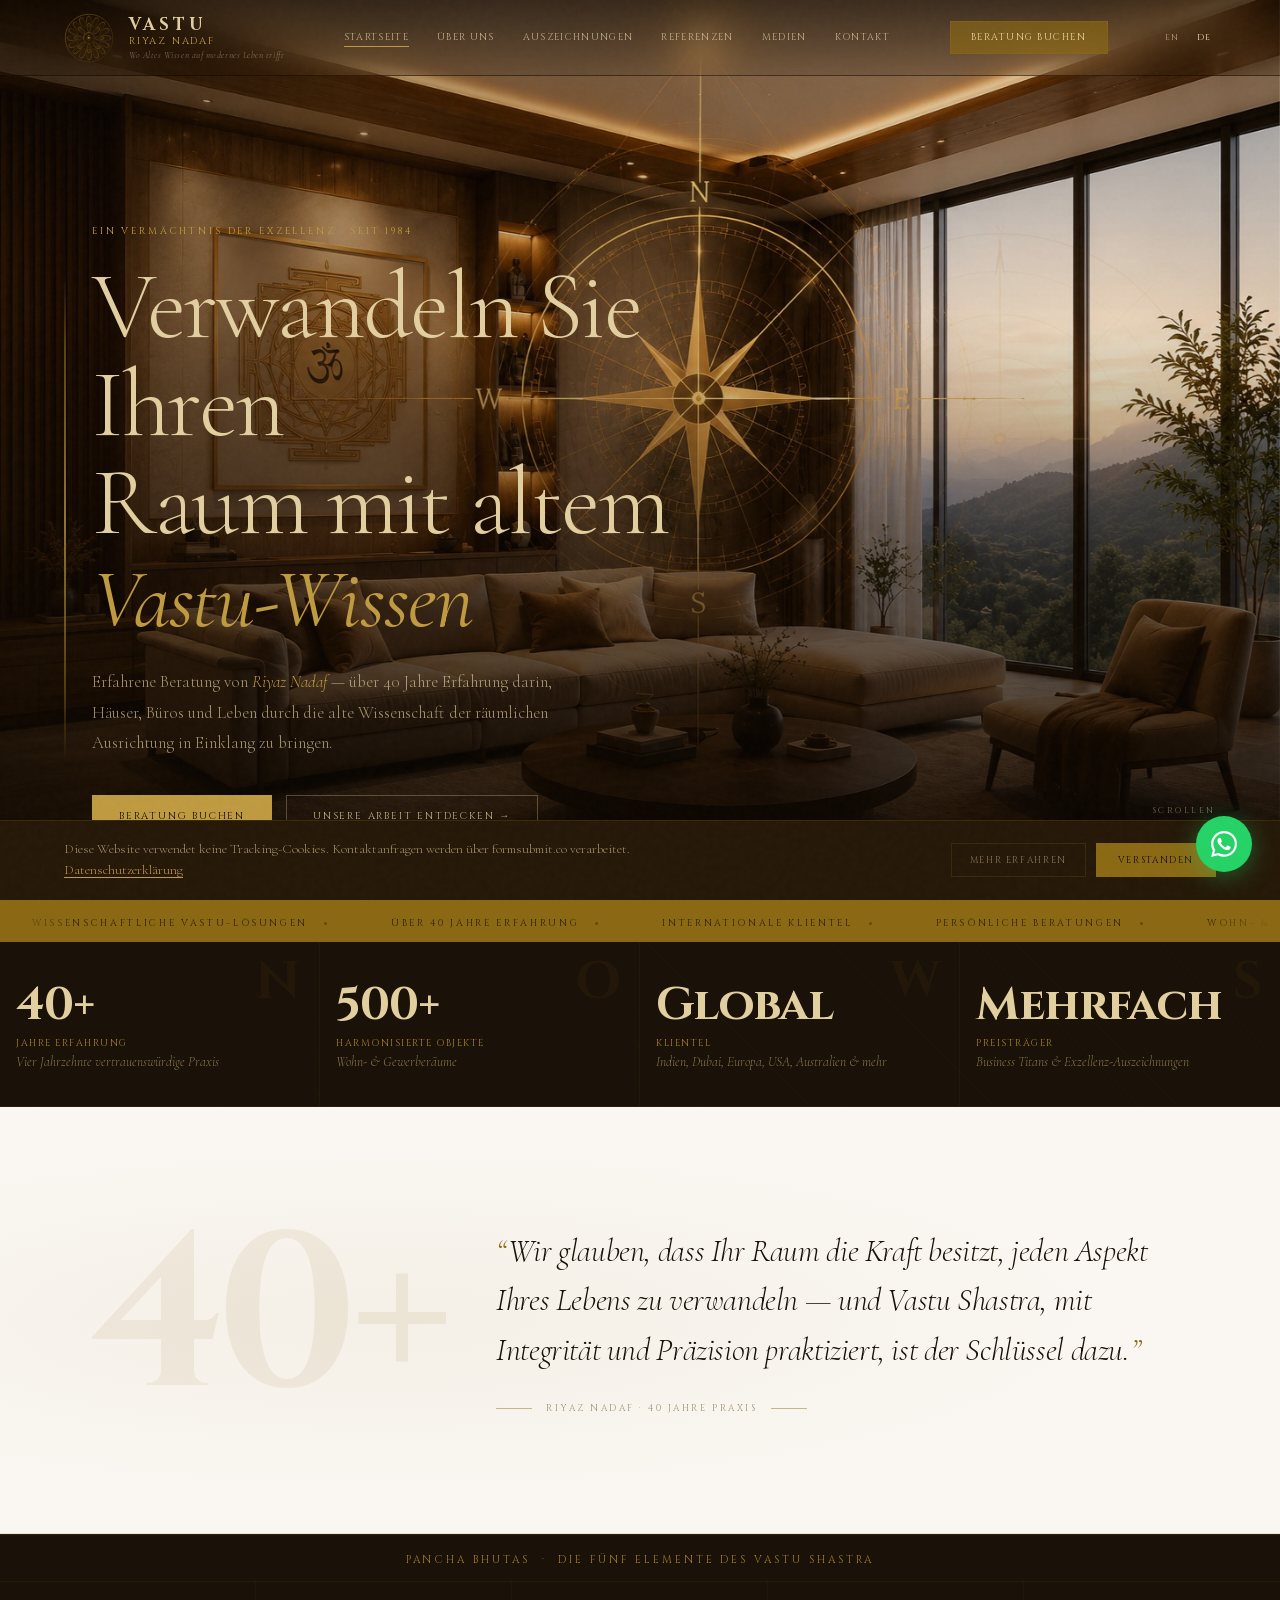
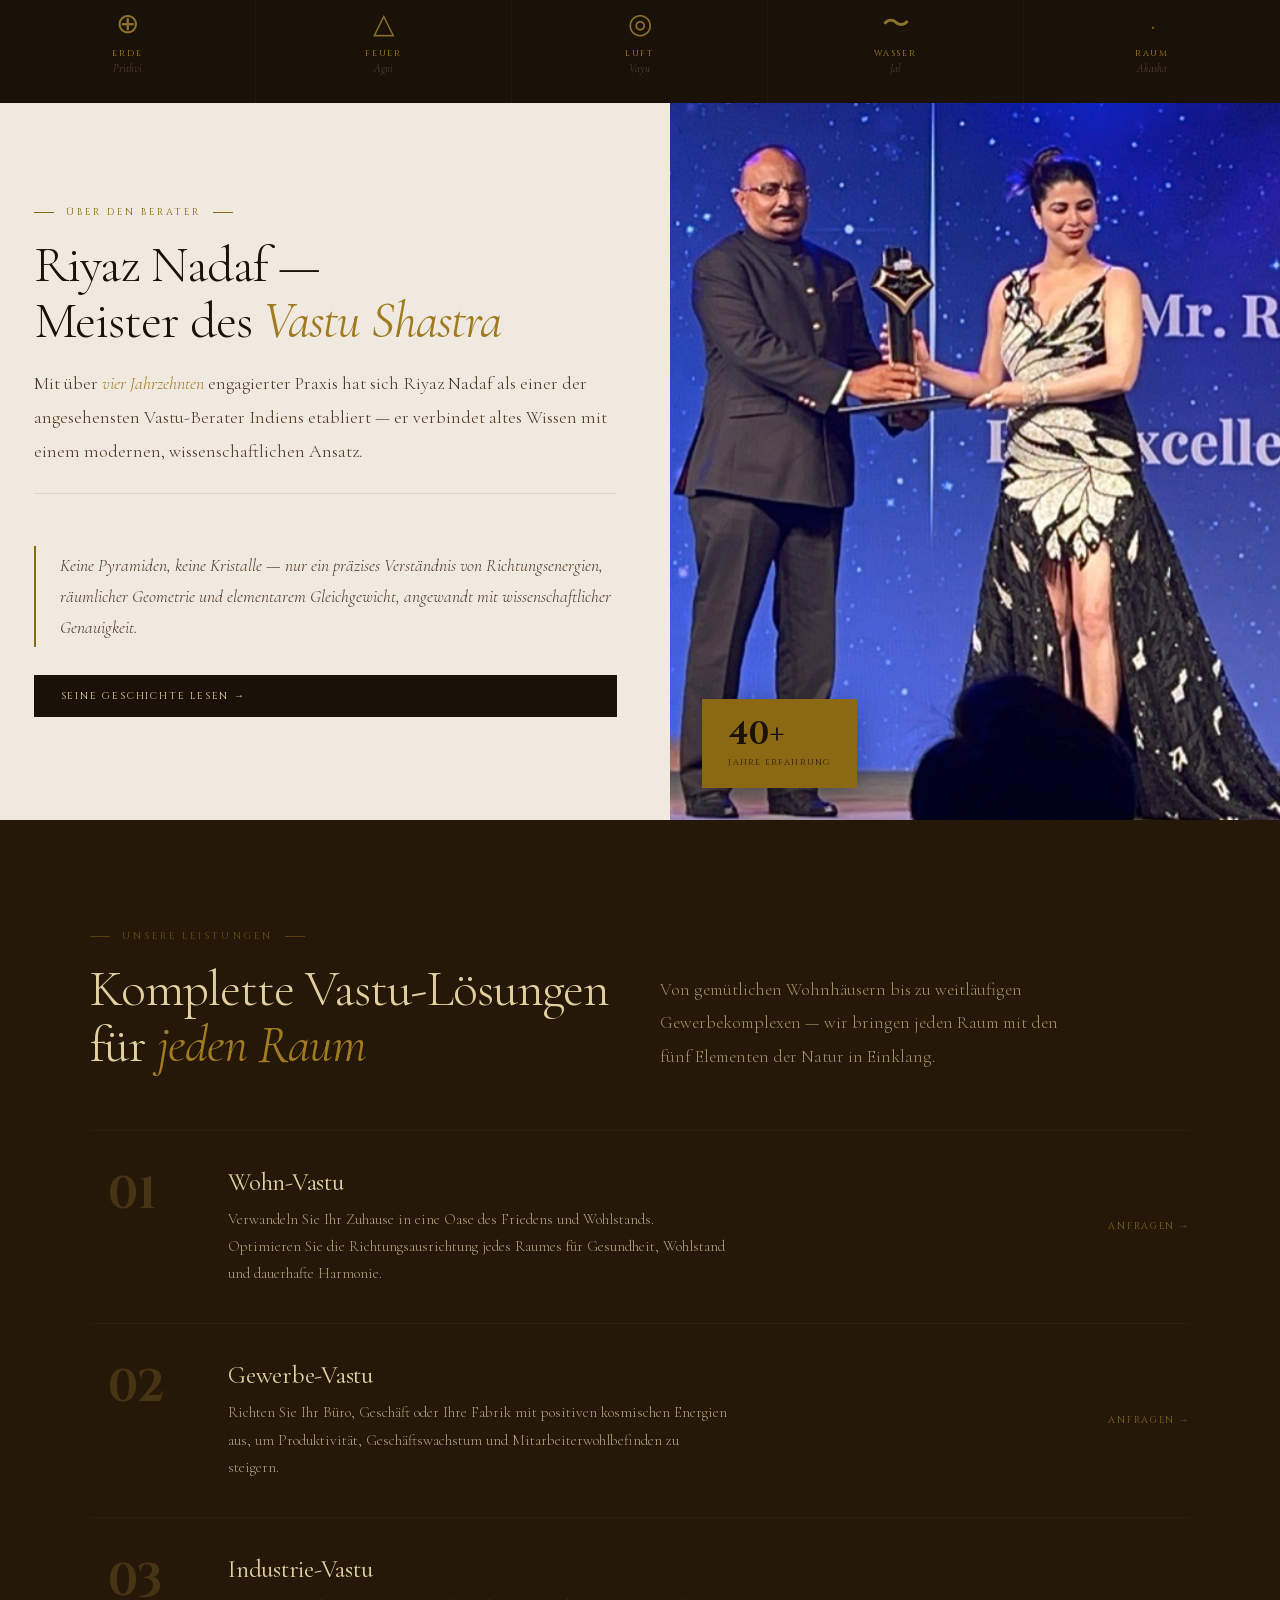
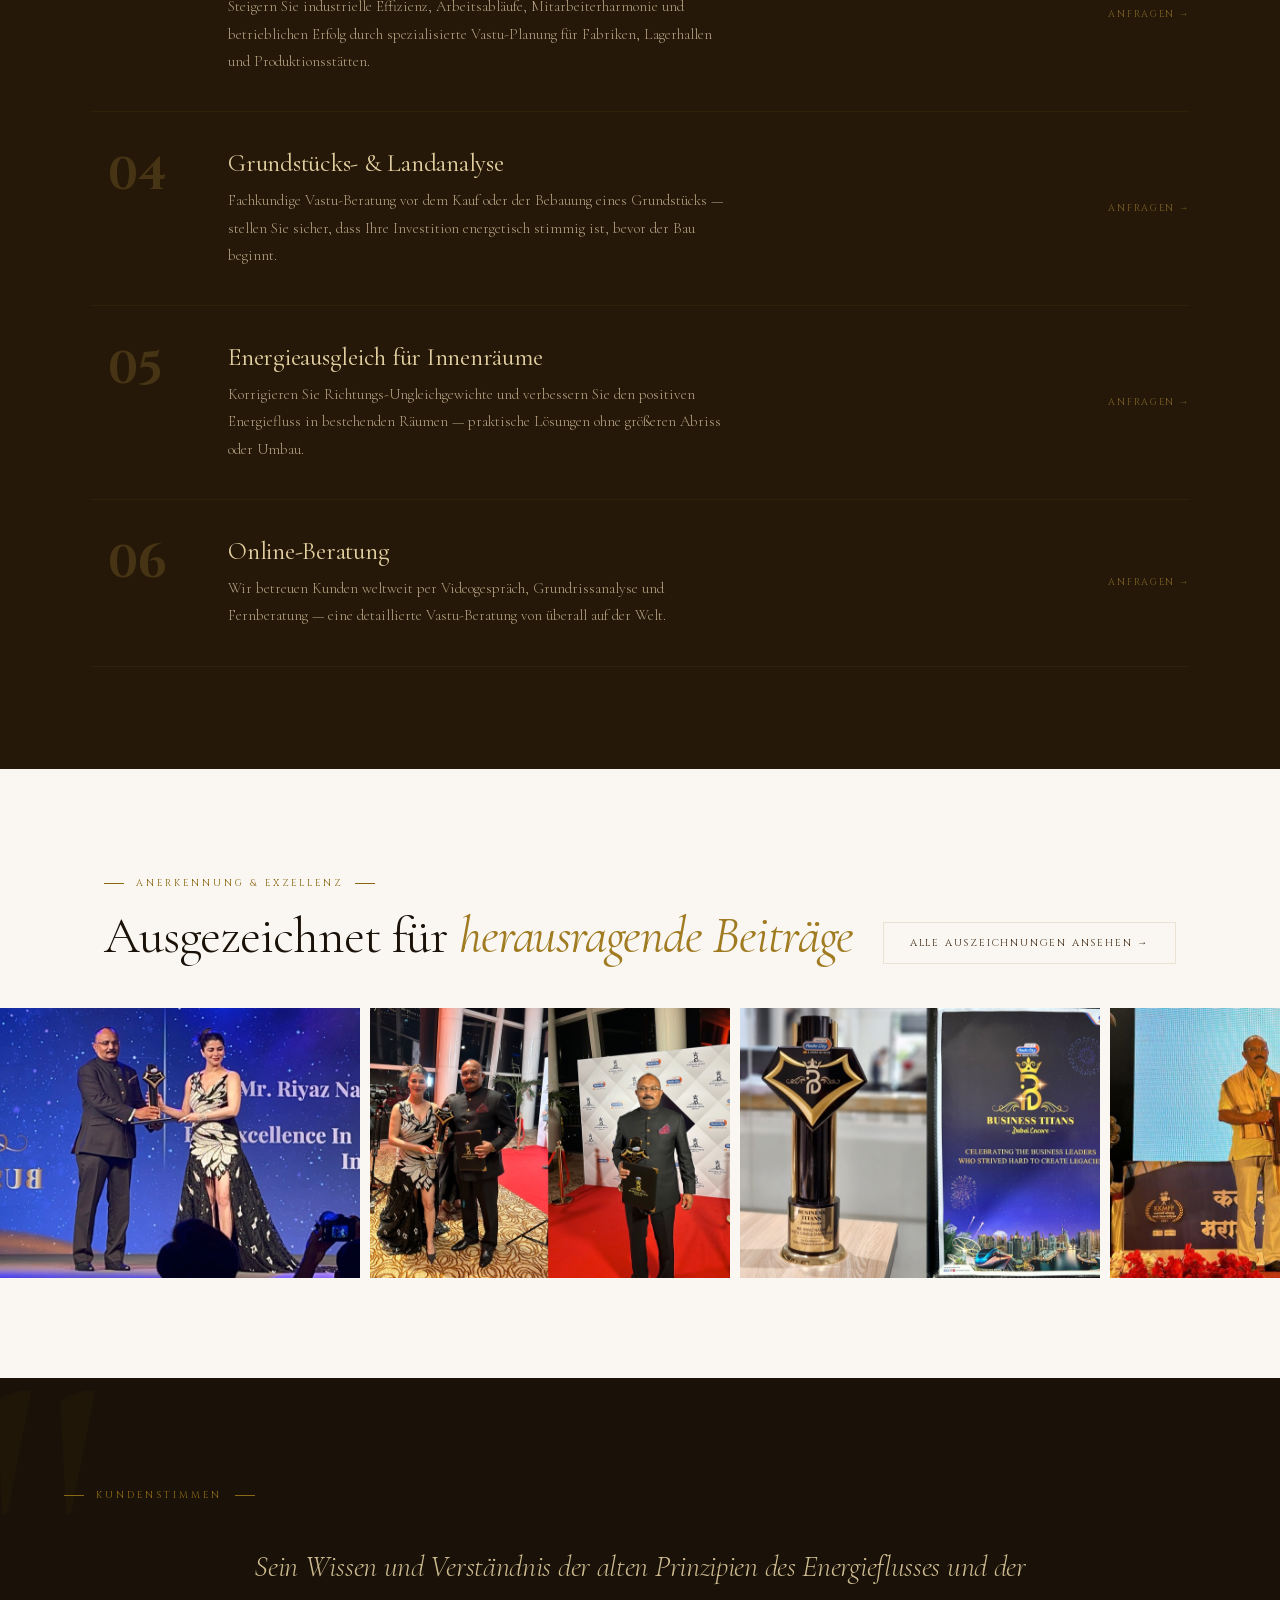
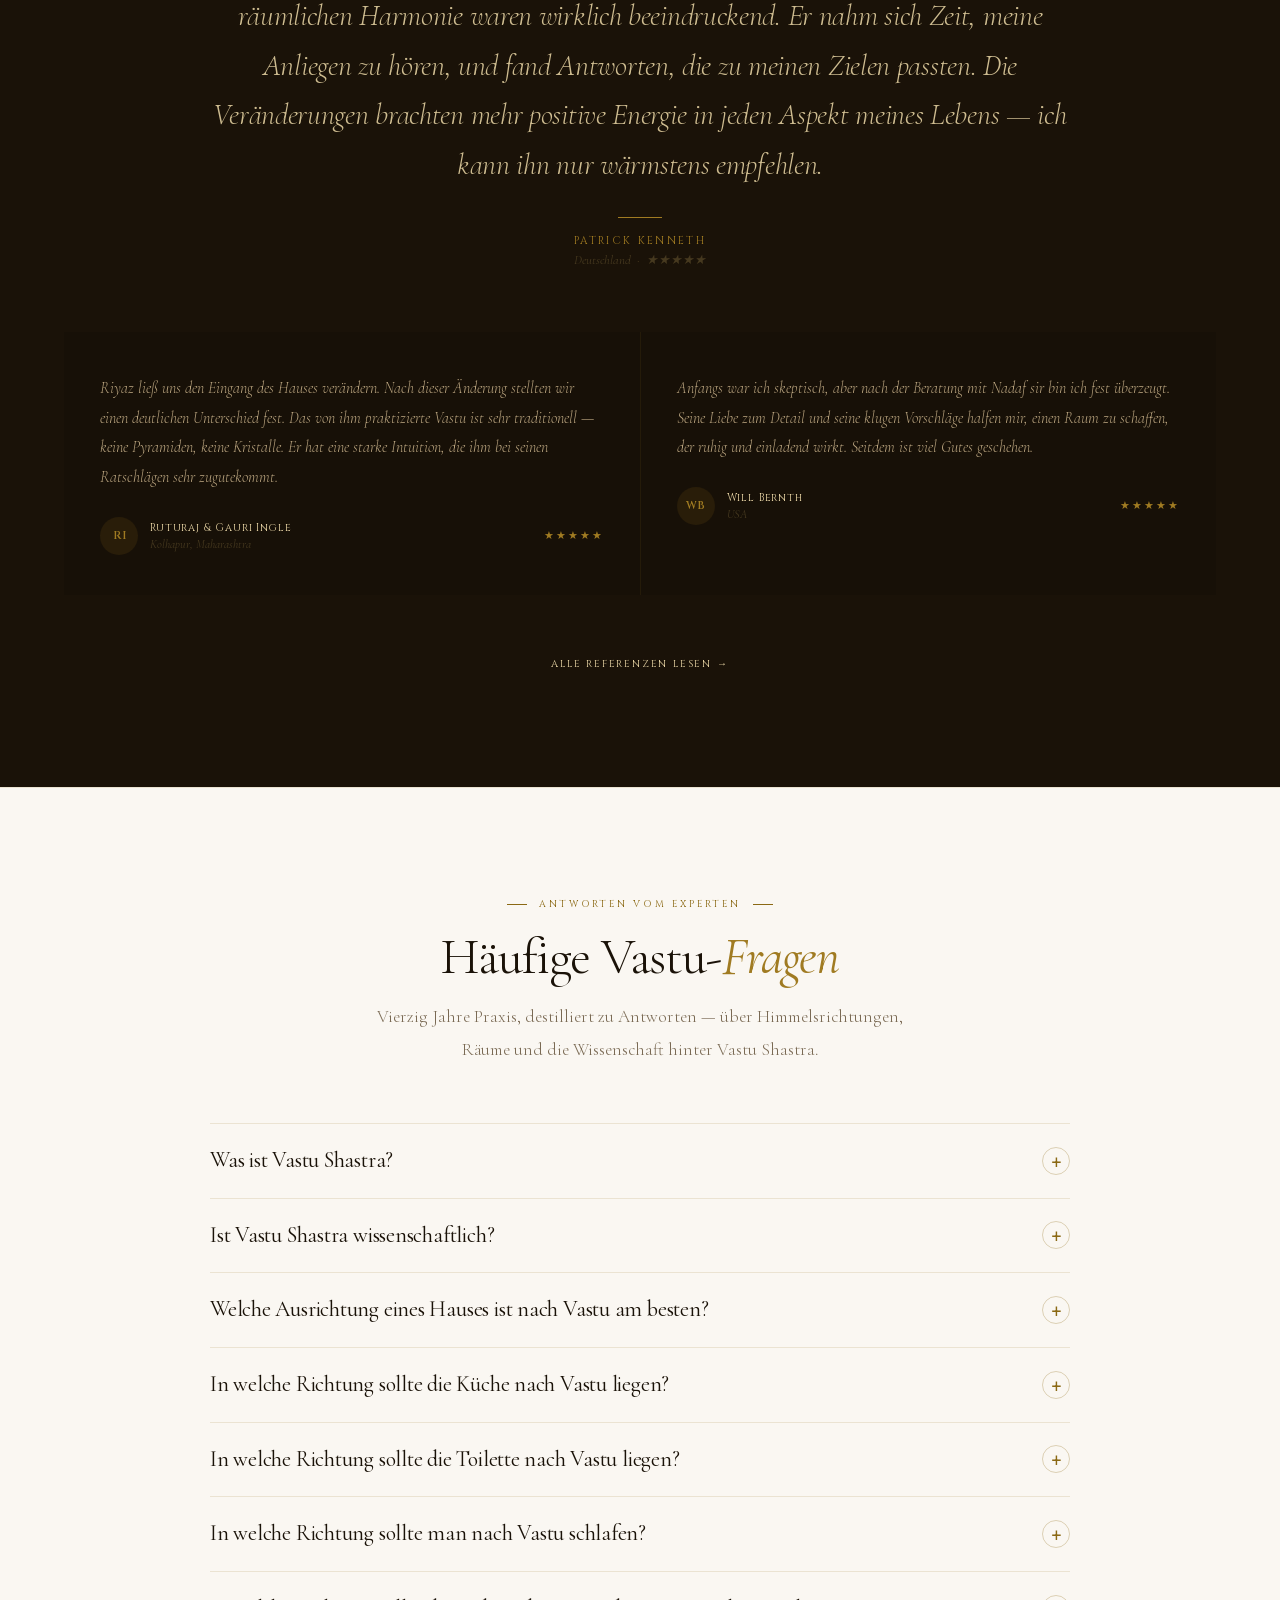
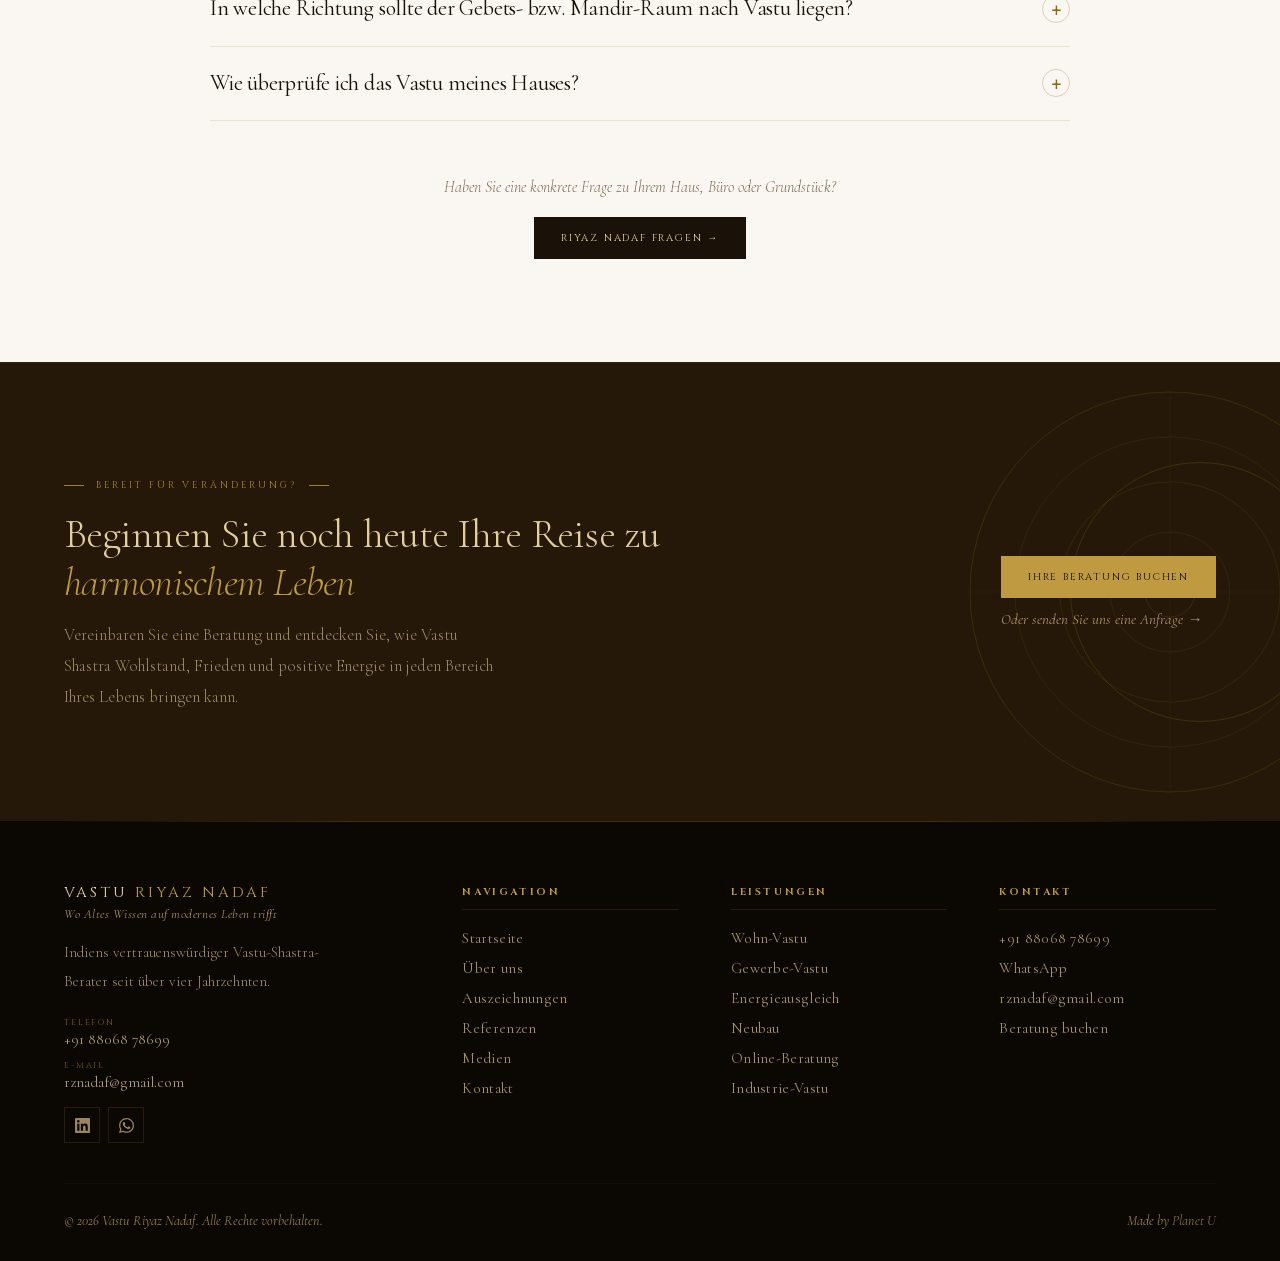
==== commit c6ffb2b1: "feat: self-host fonts, GDPR banner, privacy policy (EN+DE), remove Google Fonts dependency" ====
--- a/de/index.html
+++ b/de/index.html
@@ -19,11 +19,6 @@
 <meta name="twitter:title" content="Vastu Riyaz Nadaf | Erfahrener Vastu-Berater in Pune &amp; weltweit">
 <meta name="twitter:description" content="Authentische Vastu-Beratung von Riyaz Nadaf mit über 40 Jahren Erfahrung in Wohn-, Gewerbe- und Industrie-Vastu — in Indien, Dubai, Europa und weltweit.">
 <meta name="twitter:image" content="https://vasturiyaz.com/hero%20Banner.jpg">
-<link rel="preconnect" href="https://fonts.googleapis.com">
-<link rel="preconnect" href="https://fonts.gstatic.com" crossorigin>
-<link rel="preload" as="style" href="https://fonts.googleapis.com/css2?family=Cinzel:wght@400;500;600;700&family=Cormorant+Garamond:ital,wght@0,300;0,400;0,500;0,600;1,300;1,400;1,500;1,600&family=Jost:wght@300;400;500&display=swap">
-<link rel="stylesheet" media="print" onload="this.media='all'" href="https://fonts.googleapis.com/css2?family=Cinzel:wght@400;500;600;700&family=Cormorant+Garamond:ital,wght@0,300;0,400;0,500;0,600;1,300;1,400;1,500;1,600&family=Jost:wght@300;400;500&display=swap">
-<noscript><link rel="stylesheet" href="https://fonts.googleapis.com/css2?family=Cinzel:wght@400;500;600;700&family=Cormorant+Garamond:ital,wght@0,300;0,400;0,500;0,600;1,300;1,400;1,500;1,600&family=Jost:wght@300;400;500&display=swap"></noscript>
 <link rel="stylesheet" href="../shared.css">
 <script type="application/ld+json">
 {
--- a/shared.css
+++ b/shared.css
@@ -3,6 +3,248 @@
    Old Money · Antique Brass · Aged Parchment
    Version 2 — Refined
 ═══════════════════════════════════════════════════════════ */
+
+/* ── SELF-HOSTED FONTS ───────────────────────────────────── */
+@font-face {
+  font-family: 'Cinzel';
+  font-style: normal;
+  font-weight: 400;
+  font-display: swap;
+  src: url('fonts/cinzel-400-ext.woff2') format('woff2');
+  unicode-range: U+0100-02BA, U+02BD-02C5, U+02C7-02CC, U+02CE-02D7, U+02DD-02FF, U+0304, U+0308, U+0329, U+1D00-1DBF, U+1E00-1E9F, U+1EF2-1EFF, U+2020, U+20A0-20AB, U+20AD-20C0, U+2113, U+2C60-2C7F, U+A720-A7FF;
+}
+@font-face {
+  font-family: 'Cinzel';
+  font-style: normal;
+  font-weight: 400;
+  font-display: swap;
+  src: url('fonts/cinzel-400.woff2') format('woff2');
+  unicode-range: U+0000-00FF, U+0131, U+0152-0153, U+02BB-02BC, U+02C6, U+02DA, U+02DC, U+0304, U+0308, U+0329, U+2000-206F, U+20AC, U+2122, U+2191, U+2193, U+2212, U+2215, U+FEFF, U+FFFD;
+}
+@font-face {
+  font-family: 'Cinzel';
+  font-style: normal;
+  font-weight: 500;
+  font-display: swap;
+  src: url('fonts/cinzel-500-ext.woff2') format('woff2');
+  unicode-range: U+0100-02BA, U+02BD-02C5, U+02C7-02CC, U+02CE-02D7, U+02DD-02FF, U+0304, U+0308, U+0329, U+1D00-1DBF, U+1E00-1E9F, U+1EF2-1EFF, U+2020, U+20A0-20AB, U+20AD-20C0, U+2113, U+2C60-2C7F, U+A720-A7FF;
+}
+@font-face {
+  font-family: 'Cinzel';
+  font-style: normal;
+  font-weight: 500;
+  font-display: swap;
+  src: url('fonts/cinzel-500.woff2') format('woff2');
+  unicode-range: U+0000-00FF, U+0131, U+0152-0153, U+02BB-02BC, U+02C6, U+02DA, U+02DC, U+0304, U+0308, U+0329, U+2000-206F, U+20AC, U+2122, U+2191, U+2193, U+2212, U+2215, U+FEFF, U+FFFD;
+}
+@font-face {
+  font-family: 'Cinzel';
+  font-style: normal;
+  font-weight: 600;
+  font-display: swap;
+  src: url('fonts/cinzel-600-ext.woff2') format('woff2');
+  unicode-range: U+0100-02BA, U+02BD-02C5, U+02C7-02CC, U+02CE-02D7, U+02DD-02FF, U+0304, U+0308, U+0329, U+1D00-1DBF, U+1E00-1E9F, U+1EF2-1EFF, U+2020, U+20A0-20AB, U+20AD-20C0, U+2113, U+2C60-2C7F, U+A720-A7FF;
+}
+@font-face {
+  font-family: 'Cinzel';
+  font-style: normal;
+  font-weight: 600;
+  font-display: swap;
+  src: url('fonts/cinzel-600.woff2') format('woff2');
+  unicode-range: U+0000-00FF, U+0131, U+0152-0153, U+02BB-02BC, U+02C6, U+02DA, U+02DC, U+0304, U+0308, U+0329, U+2000-206F, U+20AC, U+2122, U+2191, U+2193, U+2212, U+2215, U+FEFF, U+FFFD;
+}
+@font-face {
+  font-family: 'Cinzel';
+  font-style: normal;
+  font-weight: 700;
+  font-display: swap;
+  src: url('fonts/cinzel-700-ext.woff2') format('woff2');
+  unicode-range: U+0100-02BA, U+02BD-02C5, U+02C7-02CC, U+02CE-02D7, U+02DD-02FF, U+0304, U+0308, U+0329, U+1D00-1DBF, U+1E00-1E9F, U+1EF2-1EFF, U+2020, U+20A0-20AB, U+20AD-20C0, U+2113, U+2C60-2C7F, U+A720-A7FF;
+}
+@font-face {
+  font-family: 'Cinzel';
+  font-style: normal;
+  font-weight: 700;
+  font-display: swap;
+  src: url('fonts/cinzel-700.woff2') format('woff2');
+  unicode-range: U+0000-00FF, U+0131, U+0152-0153, U+02BB-02BC, U+02C6, U+02DA, U+02DC, U+0304, U+0308, U+0329, U+2000-206F, U+20AC, U+2122, U+2191, U+2193, U+2212, U+2215, U+FEFF, U+FFFD;
+}
+@font-face {
+  font-family: 'Cormorant Garamond';
+  font-style: italic;
+  font-weight: 300;
+  font-display: swap;
+  src: url('fonts/cormorant-300i-ext.woff2') format('woff2');
+  unicode-range: U+0100-02BA, U+02BD-02C5, U+02C7-02CC, U+02CE-02D7, U+02DD-02FF, U+0304, U+0308, U+0329, U+1D00-1DBF, U+1E00-1E9F, U+1EF2-1EFF, U+2020, U+20A0-20AB, U+20AD-20C0, U+2113, U+2C60-2C7F, U+A720-A7FF;
+}
+@font-face {
+  font-family: 'Cormorant Garamond';
+  font-style: italic;
+  font-weight: 300;
+  font-display: swap;
+  src: url('fonts/cormorant-300i.woff2') format('woff2');
+  unicode-range: U+0000-00FF, U+0131, U+0152-0153, U+02BB-02BC, U+02C6, U+02DA, U+02DC, U+0304, U+0308, U+0329, U+2000-206F, U+20AC, U+2122, U+2191, U+2193, U+2212, U+2215, U+FEFF, U+FFFD;
+}
+@font-face {
+  font-family: 'Cormorant Garamond';
+  font-style: italic;
+  font-weight: 400;
+  font-display: swap;
+  src: url('fonts/cormorant-400i-ext.woff2') format('woff2');
+  unicode-range: U+0100-02BA, U+02BD-02C5, U+02C7-02CC, U+02CE-02D7, U+02DD-02FF, U+0304, U+0308, U+0329, U+1D00-1DBF, U+1E00-1E9F, U+1EF2-1EFF, U+2020, U+20A0-20AB, U+20AD-20C0, U+2113, U+2C60-2C7F, U+A720-A7FF;
+}
+@font-face {
+  font-family: 'Cormorant Garamond';
+  font-style: italic;
+  font-weight: 400;
+  font-display: swap;
+  src: url('fonts/cormorant-400i.woff2') format('woff2');
+  unicode-range: U+0000-00FF, U+0131, U+0152-0153, U+02BB-02BC, U+02C6, U+02DA, U+02DC, U+0304, U+0308, U+0329, U+2000-206F, U+20AC, U+2122, U+2191, U+2193, U+2212, U+2215, U+FEFF, U+FFFD;
+}
+@font-face {
+  font-family: 'Cormorant Garamond';
+  font-style: italic;
+  font-weight: 500;
+  font-display: swap;
+  src: url('fonts/cormorant-500i-ext.woff2') format('woff2');
+  unicode-range: U+0100-02BA, U+02BD-02C5, U+02C7-02CC, U+02CE-02D7, U+02DD-02FF, U+0304, U+0308, U+0329, U+1D00-1DBF, U+1E00-1E9F, U+1EF2-1EFF, U+2020, U+20A0-20AB, U+20AD-20C0, U+2113, U+2C60-2C7F, U+A720-A7FF;
+}
+@font-face {
+  font-family: 'Cormorant Garamond';
+  font-style: italic;
+  font-weight: 500;
+  font-display: swap;
+  src: url('fonts/cormorant-500i.woff2') format('woff2');
+  unicode-range: U+0000-00FF, U+0131, U+0152-0153, U+02BB-02BC, U+02C6, U+02DA, U+02DC, U+0304, U+0308, U+0329, U+2000-206F, U+20AC, U+2122, U+2191, U+2193, U+2212, U+2215, U+FEFF, U+FFFD;
+}
+@font-face {
+  font-family: 'Cormorant Garamond';
+  font-style: italic;
+  font-weight: 600;
+  font-display: swap;
+  src: url('fonts/cormorant-600i-ext.woff2') format('woff2');
+  unicode-range: U+0100-02BA, U+02BD-02C5, U+02C7-02CC, U+02CE-02D7, U+02DD-02FF, U+0304, U+0308, U+0329, U+1D00-1DBF, U+1E00-1E9F, U+1EF2-1EFF, U+2020, U+20A0-20AB, U+20AD-20C0, U+2113, U+2C60-2C7F, U+A720-A7FF;
+}
+@font-face {
+  font-family: 'Cormorant Garamond';
+  font-style: italic;
+  font-weight: 600;
+  font-display: swap;
+  src: url('fonts/cormorant-600i.woff2') format('woff2');
+  unicode-range: U+0000-00FF, U+0131, U+0152-0153, U+02BB-02BC, U+02C6, U+02DA, U+02DC, U+0304, U+0308, U+0329, U+2000-206F, U+20AC, U+2122, U+2191, U+2193, U+2212, U+2215, U+FEFF, U+FFFD;
+}
+@font-face {
+  font-family: 'Cormorant Garamond';
+  font-style: normal;
+  font-weight: 300;
+  font-display: swap;
+  src: url('fonts/cormorant-300-ext.woff2') format('woff2');
+  unicode-range: U+0100-02BA, U+02BD-02C5, U+02C7-02CC, U+02CE-02D7, U+02DD-02FF, U+0304, U+0308, U+0329, U+1D00-1DBF, U+1E00-1E9F, U+1EF2-1EFF, U+2020, U+20A0-20AB, U+20AD-20C0, U+2113, U+2C60-2C7F, U+A720-A7FF;
+}
+@font-face {
+  font-family: 'Cormorant Garamond';
+  font-style: normal;
+  font-weight: 300;
+  font-display: swap;
+  src: url('fonts/cormorant-300.woff2') format('woff2');
+  unicode-range: U+0000-00FF, U+0131, U+0152-0153, U+02BB-02BC, U+02C6, U+02DA, U+02DC, U+0304, U+0308, U+0329, U+2000-206F, U+20AC, U+2122, U+2191, U+2193, U+2212, U+2215, U+FEFF, U+FFFD;
+}
+@font-face {
+  font-family: 'Cormorant Garamond';
+  font-style: normal;
+  font-weight: 400;
+  font-display: swap;
+  src: url('fonts/cormorant-400-ext.woff2') format('woff2');
+  unicode-range: U+0100-02BA, U+02BD-02C5, U+02C7-02CC, U+02CE-02D7, U+02DD-02FF, U+0304, U+0308, U+0329, U+1D00-1DBF, U+1E00-1E9F, U+1EF2-1EFF, U+2020, U+20A0-20AB, U+20AD-20C0, U+2113, U+2C60-2C7F, U+A720-A7FF;
+}
+@font-face {
+  font-family: 'Cormorant Garamond';
+  font-style: normal;
+  font-weight: 400;
+  font-display: swap;
+  src: url('fonts/cormorant-400.woff2') format('woff2');
+  unicode-range: U+0000-00FF, U+0131, U+0152-0153, U+02BB-02BC, U+02C6, U+02DA, U+02DC, U+0304, U+0308, U+0329, U+2000-206F, U+20AC, U+2122, U+2191, U+2193, U+2212, U+2215, U+FEFF, U+FFFD;
+}
+@font-face {
+  font-family: 'Cormorant Garamond';
+  font-style: normal;
+  font-weight: 500;
+  font-display: swap;
+  src: url('fonts/cormorant-500-ext.woff2') format('woff2');
+  unicode-range: U+0100-02BA, U+02BD-02C5, U+02C7-02CC, U+02CE-02D7, U+02DD-02FF, U+0304, U+0308, U+0329, U+1D00-1DBF, U+1E00-1E9F, U+1EF2-1EFF, U+2020, U+20A0-20AB, U+20AD-20C0, U+2113, U+2C60-2C7F, U+A720-A7FF;
+}
+@font-face {
+  font-family: 'Cormorant Garamond';
+  font-style: normal;
+  font-weight: 500;
+  font-display: swap;
+  src: url('fonts/cormorant-500.woff2') format('woff2');
+  unicode-range: U+0000-00FF, U+0131, U+0152-0153, U+02BB-02BC, U+02C6, U+02DA, U+02DC, U+0304, U+0308, U+0329, U+2000-206F, U+20AC, U+2122, U+2191, U+2193, U+2212, U+2215, U+FEFF, U+FFFD;
+}
+@font-face {
+  font-family: 'Cormorant Garamond';
+  font-style: normal;
+  font-weight: 600;
+  font-display: swap;
+  src: url('fonts/cormorant-600-ext.woff2') format('woff2');
+  unicode-range: U+0100-02BA, U+02BD-02C5, U+02C7-02CC, U+02CE-02D7, U+02DD-02FF, U+0304, U+0308, U+0329, U+1D00-1DBF, U+1E00-1E9F, U+1EF2-1EFF, U+2020, U+20A0-20AB, U+20AD-20C0, U+2113, U+2C60-2C7F, U+A720-A7FF;
+}
+@font-face {
+  font-family: 'Cormorant Garamond';
+  font-style: normal;
+  font-weight: 600;
+  font-display: swap;
+  src: url('fonts/cormorant-600.woff2') format('woff2');
+  unicode-range: U+0000-00FF, U+0131, U+0152-0153, U+02BB-02BC, U+02C6, U+02DA, U+02DC, U+0304, U+0308, U+0329, U+2000-206F, U+20AC, U+2122, U+2191, U+2193, U+2212, U+2215, U+FEFF, U+FFFD;
+}
+@font-face {
+  font-family: 'Jost';
+  font-style: normal;
+  font-weight: 300;
+  font-display: swap;
+  src: url('fonts/jost-300-ext.woff2') format('woff2');
+  unicode-range: U+0100-02BA, U+02BD-02C5, U+02C7-02CC, U+02CE-02D7, U+02DD-02FF, U+0304, U+0308, U+0329, U+1D00-1DBF, U+1E00-1E9F, U+1EF2-1EFF, U+2020, U+20A0-20AB, U+20AD-20C0, U+2113, U+2C60-2C7F, U+A720-A7FF;
+}
+@font-face {
+  font-family: 'Jost';
+  font-style: normal;
+  font-weight: 300;
+  font-display: swap;
+  src: url('fonts/jost-300.woff2') format('woff2');
+  unicode-range: U+0000-00FF, U+0131, U+0152-0153, U+02BB-02BC, U+02C6, U+02DA, U+02DC, U+0304, U+0308, U+0329, U+2000-206F, U+20AC, U+2122, U+2191, U+2193, U+2212, U+2215, U+FEFF, U+FFFD;
+}
+@font-face {
+  font-family: 'Jost';
+  font-style: normal;
+  font-weight: 400;
+  font-display: swap;
+  src: url('fonts/jost-400-ext.woff2') format('woff2');
+  unicode-range: U+0100-02BA, U+02BD-02C5, U+02C7-02CC, U+02CE-02D7, U+02DD-02FF, U+0304, U+0308, U+0329, U+1D00-1DBF, U+1E00-1E9F, U+1EF2-1EFF, U+2020, U+20A0-20AB, U+20AD-20C0, U+2113, U+2C60-2C7F, U+A720-A7FF;
+}
+@font-face {
+  font-family: 'Jost';
+  font-style: normal;
+  font-weight: 400;
+  font-display: swap;
+  src: url('fonts/jost-400.woff2') format('woff2');
+  unicode-range: U+0000-00FF, U+0131, U+0152-0153, U+02BB-02BC, U+02C6, U+02DA, U+02DC, U+0304, U+0308, U+0329, U+2000-206F, U+20AC, U+2122, U+2191, U+2193, U+2212, U+2215, U+FEFF, U+FFFD;
+}
+@font-face {
+  font-family: 'Jost';
+  font-style: normal;
+  font-weight: 500;
+  font-display: swap;
+  src: url('fonts/jost-500-ext.woff2') format('woff2');
+  unicode-range: U+0100-02BA, U+02BD-02C5, U+02C7-02CC, U+02CE-02D7, U+02DD-02FF, U+0304, U+0308, U+0329, U+1D00-1DBF, U+1E00-1E9F, U+1EF2-1EFF, U+2020, U+20A0-20AB, U+20AD-20C0, U+2113, U+2C60-2C7F, U+A720-A7FF;
+}
+@font-face {
+  font-family: 'Jost';
+  font-style: normal;
+  font-weight: 500;
+  font-display: swap;
+  src: url('fonts/jost-500.woff2') format('woff2');
+  unicode-range: U+0000-00FF, U+0131, U+0152-0153, U+02BB-02BC, U+02C6, U+02DA, U+02DC, U+0304, U+0308, U+0329, U+2000-206F, U+20AC, U+2122, U+2191, U+2193, U+2212, U+2215, U+FEFF, U+FFFD;
+}
 
 /* ── VARIABLES ────────────────────────────────────────────── */
 :root {
@@ -614,6 +856,66 @@
 .mm-lang-sw { display: flex; align-items: center; gap: 4px; margin-top: 18px; }
 .mm-lang-sw .lang-btn { font-size: 10px; padding: 4px 8px; }
 
+/* ── WHATSAPP FLOAT ──────────────────────────────────────── */
+.wa-float {
+  position: fixed; bottom: 28px; right: 28px; z-index: 9000;
+  width: 56px; height: 56px; border-radius: 50%;
+  background: #25D366; color: #fff;
+  display: flex; align-items: center; justify-content: center;
+  box-shadow: 0 4px 24px rgba(37,211,102,.38);
+  transition: transform .3s cubic-bezier(.16,1,.3,1), box-shadow .3s;
+}
+.wa-float:hover { transform: scale(1.1); box-shadow: 0 8px 32px rgba(37,211,102,.5); }
+
+/* ── FORM SUCCESS TOAST ──────────────────────────────────── */
+.form-toast {
+  position: fixed; bottom: 32px; left: 50%; transform: translateX(-50%) translateY(20px);
+  z-index: 9999; background: var(--dark);
+  border: 1px solid rgba(139,105,20,.35); border-left: 3px solid var(--g);
+  padding: 16px 28px; display: flex; align-items: center; gap: 12px;
+  font-family: var(--cap); font-size: 10px; letter-spacing: .16em;
+  text-transform: uppercase; color: var(--gp);
+  opacity: 0; transition: opacity .4s ease, transform .4s cubic-bezier(.16,1,.3,1);
+  pointer-events: none; white-space: nowrap;
+}
+.form-toast.on { opacity: 1; transform: translateX(-50%) translateY(0); }
+.form-toast-icon { color: var(--g3); font-size: 14px; }
+
+/* ── GDPR PRIVACY BANNER ─────────────────────────────────── */
+.gdpr-banner {
+  position: fixed; bottom: 0; left: 0; right: 0; z-index: 8999;
+  background: var(--dark2);
+  border-top: 1px solid rgba(139,105,20,.22);
+  padding: 18px 5%;
+  display: flex; align-items: center; justify-content: space-between;
+  flex-wrap: wrap; gap: 14px;
+  transform: translateY(100%);
+  transition: transform .5s cubic-bezier(.16,1,.3,1);
+}
+.gdpr-banner.on { transform: translateY(0); }
+.gdpr-text {
+  font-family: var(--serif); font-size: 13.5px; font-weight: 300;
+  color: rgba(190,168,128,.82); line-height: 1.6; max-width: 680px;
+}
+.gdpr-text a { color: var(--g3); text-underline-offset: 3px; }
+.gdpr-acts { display: flex; gap: 10px; flex-shrink: 0; }
+.gdpr-ok {
+  font-family: var(--cap); font-size: 9px; letter-spacing: .18em;
+  text-transform: uppercase; padding: 10px 22px;
+  background: var(--g); color: var(--dark);
+  border: none; cursor: pointer; transition: background .3s;
+}
+.gdpr-ok:hover { background: var(--g2); }
+.gdpr-more {
+  font-family: var(--cap); font-size: 9px; letter-spacing: .18em;
+  text-transform: uppercase; padding: 10px 18px;
+  background: none; color: rgba(190,168,128,.6);
+  border: 1px solid rgba(139,105,20,.22); cursor: pointer;
+  text-decoration: none; display: inline-flex; align-items: center;
+  transition: color .3s, border-color .3s;
+}
+.gdpr-more:hover { color: var(--gp); border-color: rgba(139,105,20,.5); }
+
 /* ── RESPONSIVE ──────────────────────────────────────────── */
 @media(max-width:1100px) {
   .g4c { grid-template-columns: repeat(3,1fr); }
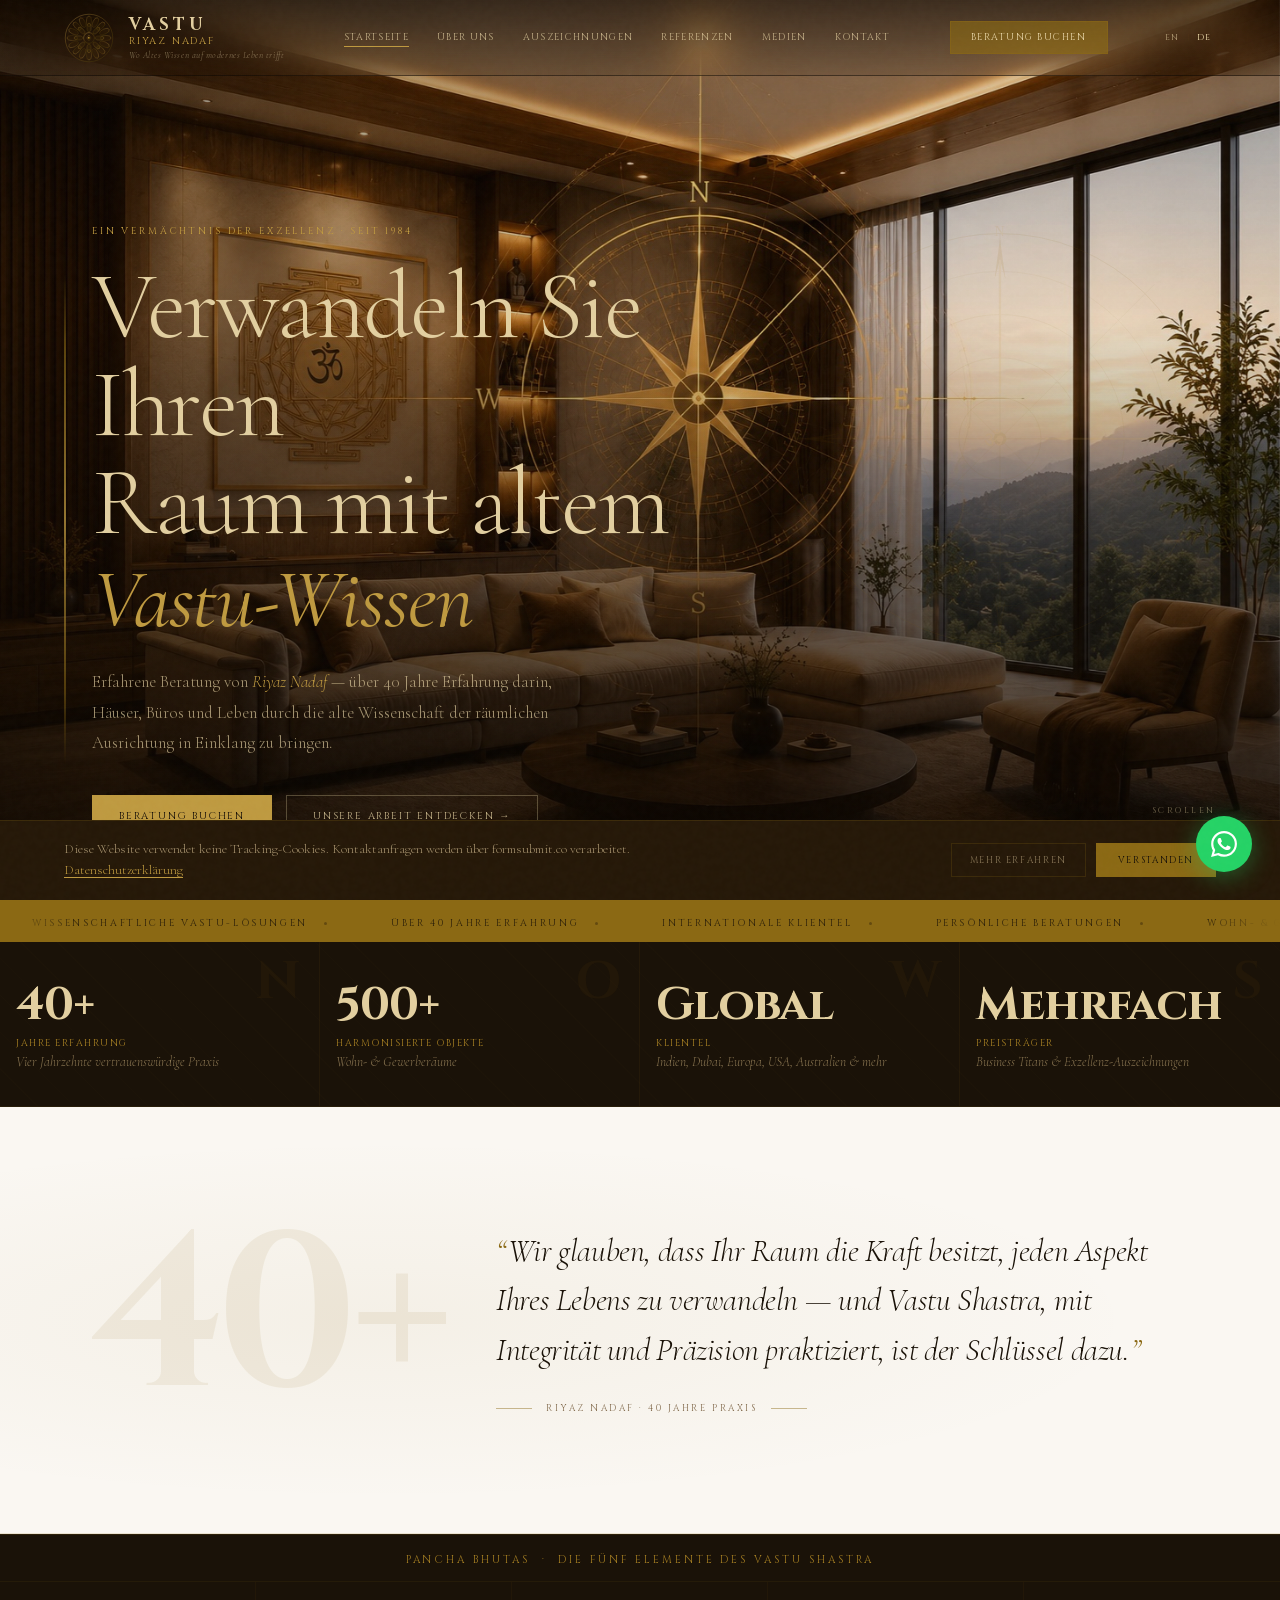
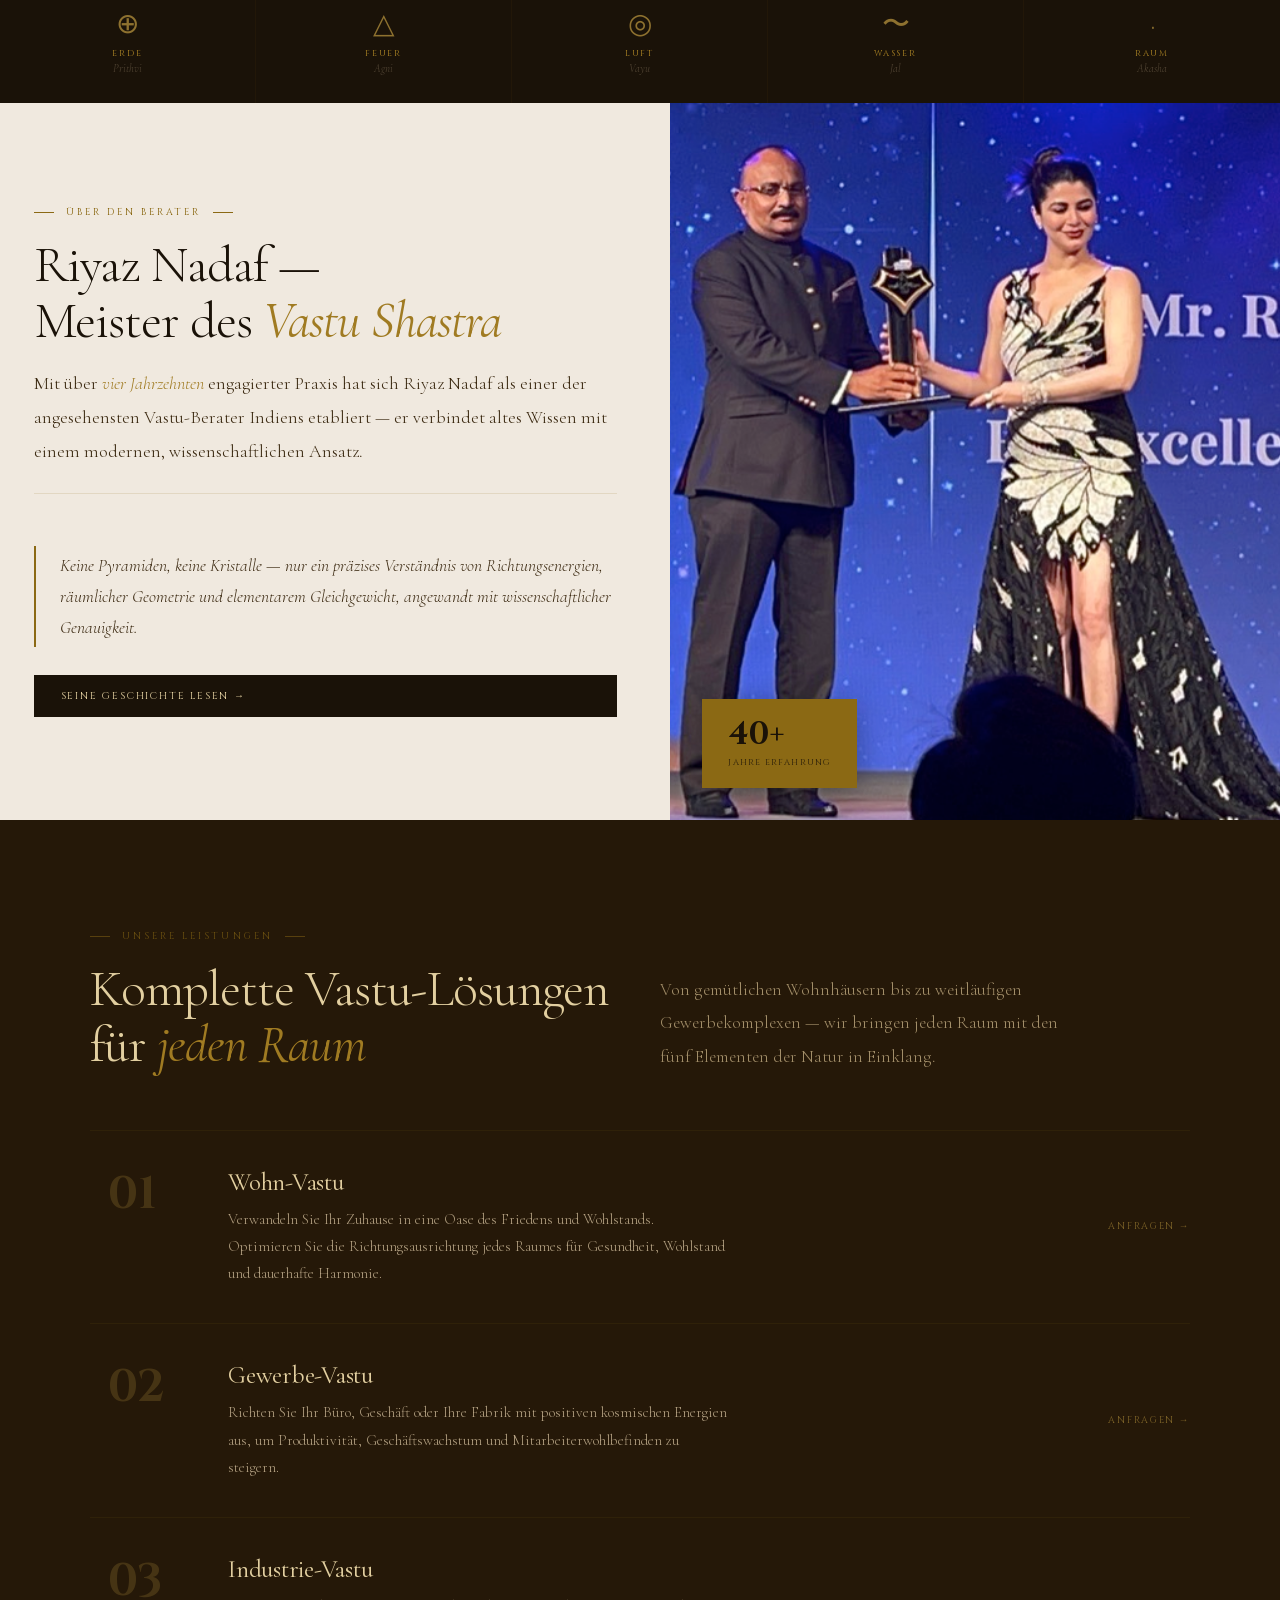
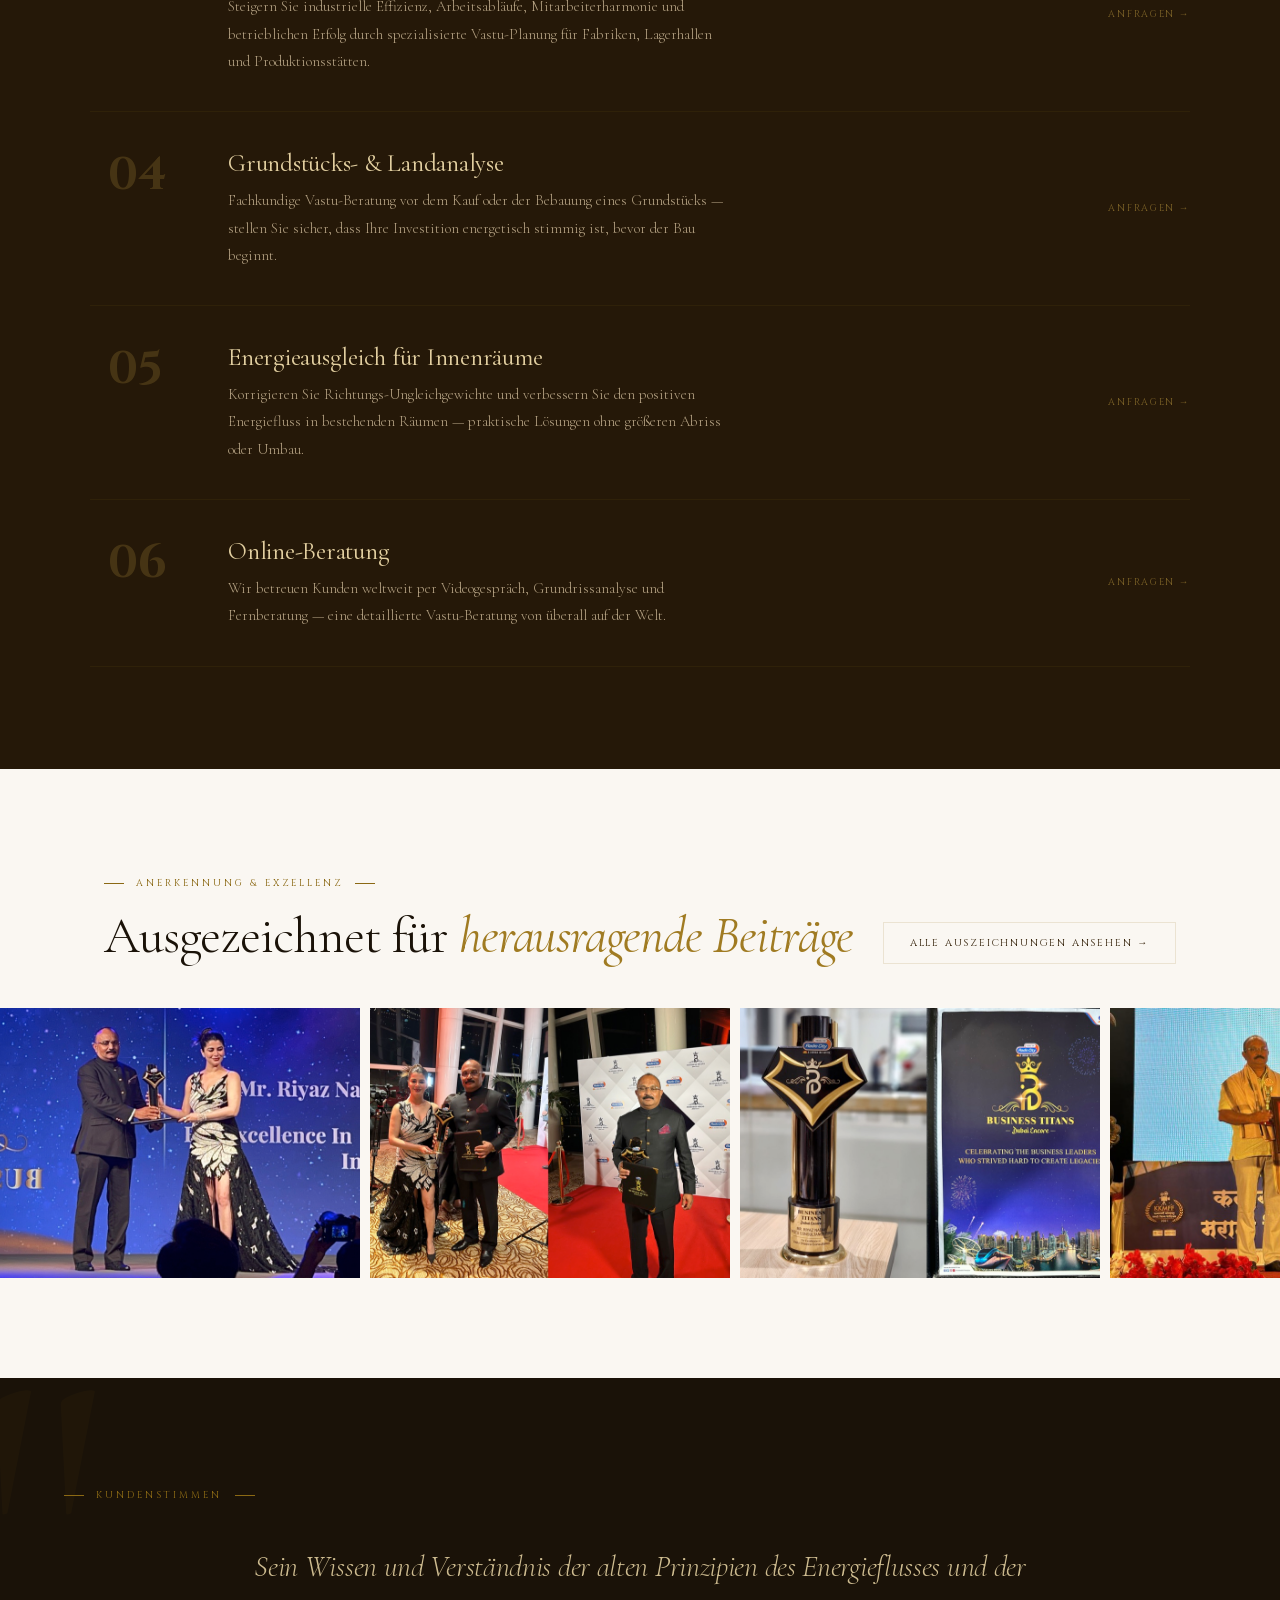
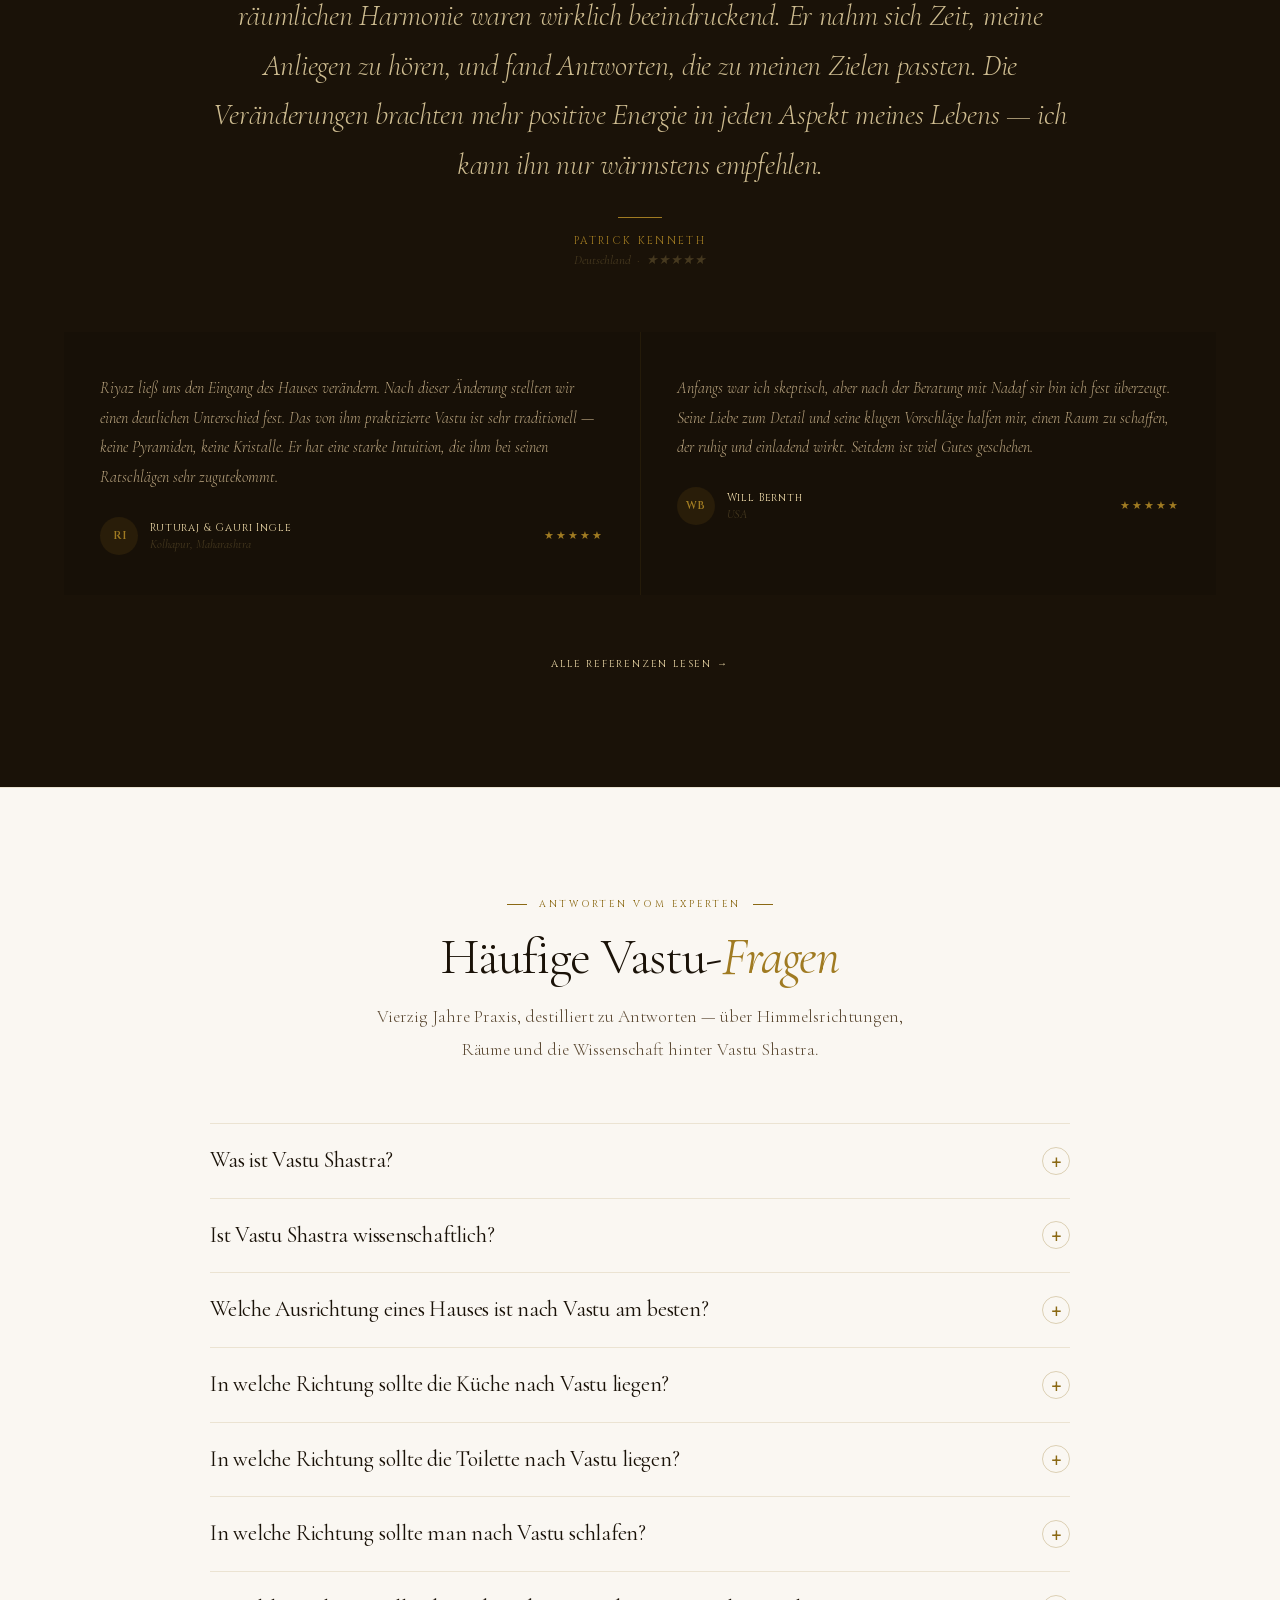
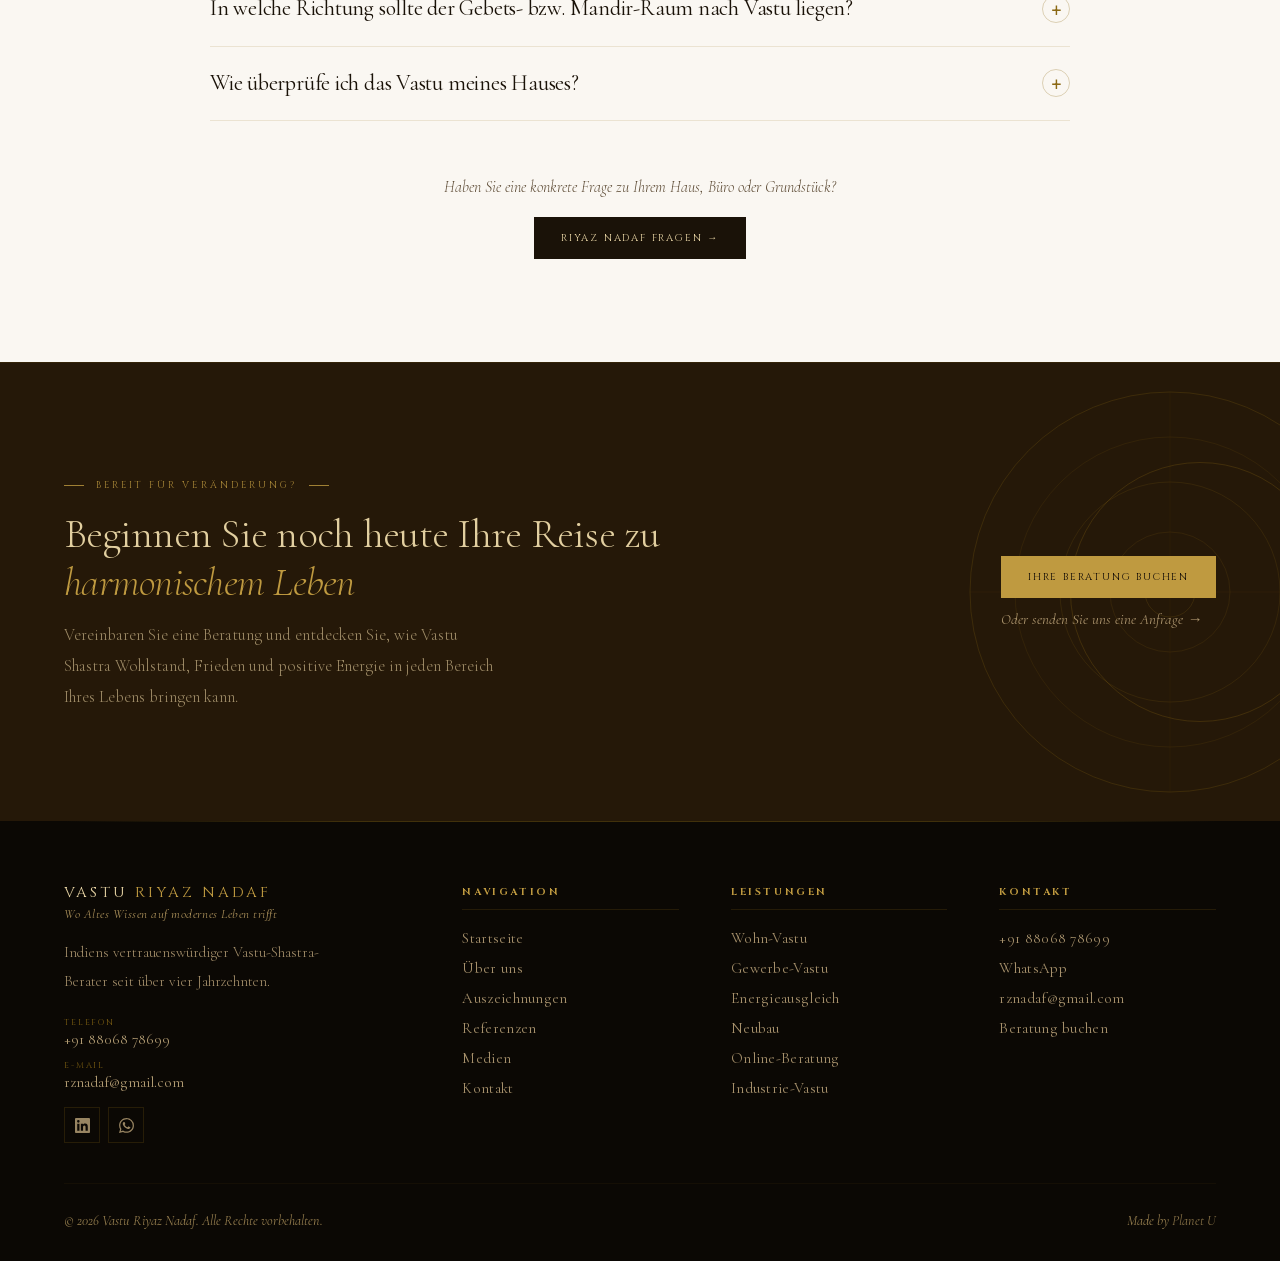
==== commit f1b19f4d: "feat: video section homepage, awards10 about photo, 30 Lakh+ stat, mobile lang toggle, font contrast" ====
--- a/de/index.html
+++ b/de/index.html
@@ -725,6 +725,7 @@
 <div id="mMenu">
   <div class="mm-top">
     <span class="mm-brand">VASTU <em>RIYAZ NADAF</em></span>
+    <div class="mm-lang-sw"><a href="/" class="lang-btn">EN</a><span class="lang-sw-sep">|</span><a href="/de/" class="lang-btn act">DE</a></div>
     <button id="mm-close" aria-label="Menü schließen">&#x2212;</button>
   </div>
   <nav class="mm-links">
@@ -743,12 +744,7 @@
       <a href="tel:+918806878699">+91 88068 78699</a>
       <a href="mailto:rznadaf@gmail.com">E-Mail senden</a>
     </div>
-    <div class="mm-lang-sw">
-      <a href="/" class="lang-btn">EN</a>
-      <span class="lang-sw-sep">|</span>
-      <a href="/de/" class="lang-btn act">DE</a>
-    </div>
-  </div>
+    </div>
 </div>
 
 <!-- ═══ HERO ══════════════════════════════════════════════════ -->
--- a/shared.css
+++ b/shared.css
@@ -253,9 +253,9 @@
   --bg-mid:   #E4D8C8;
   --dark:     #1A1208;
   --dark2:    #251808;
-  --brown:    #4A3520;
-  --muted:    #7A6A54;
-  --lite:     #A89878;
+  --brown:    #3A2810;
+  --muted:    #5C4A34;
+  --lite:     #8A7458;
   /* Antique brass — muted, aged, NOT bright yellow */
   --g:        #8B6914;
   --g2:       #A07B22;
@@ -853,8 +853,10 @@
 #navbar.home-pg .lang-btn:hover { color: var(--gp); }
 #navbar.home-pg.scrolled .lang-btn { color: var(--muted); }
 #navbar.home-pg.scrolled .lang-btn.act { color: var(--g); }
-.mm-lang-sw { display: flex; align-items: center; gap: 4px; margin-top: 18px; }
-.mm-lang-sw .lang-btn { font-size: 10px; padding: 4px 8px; }
+.mm-lang-sw { display: flex; align-items: center; gap: 4px; margin: 0 auto 0 16px; }
+.mm-lang-sw .lang-btn { font-size: 10px; padding: 5px 10px; color: rgba(226,207,160,.5); }
+.mm-lang-sw .lang-btn.act { color: var(--g3); }
+.mm-lang-sw .lang-sw-sep { color: rgba(139,105,20,.4); }
 
 /* ── WHATSAPP FLOAT ──────────────────────────────────────── */
 .wa-float {
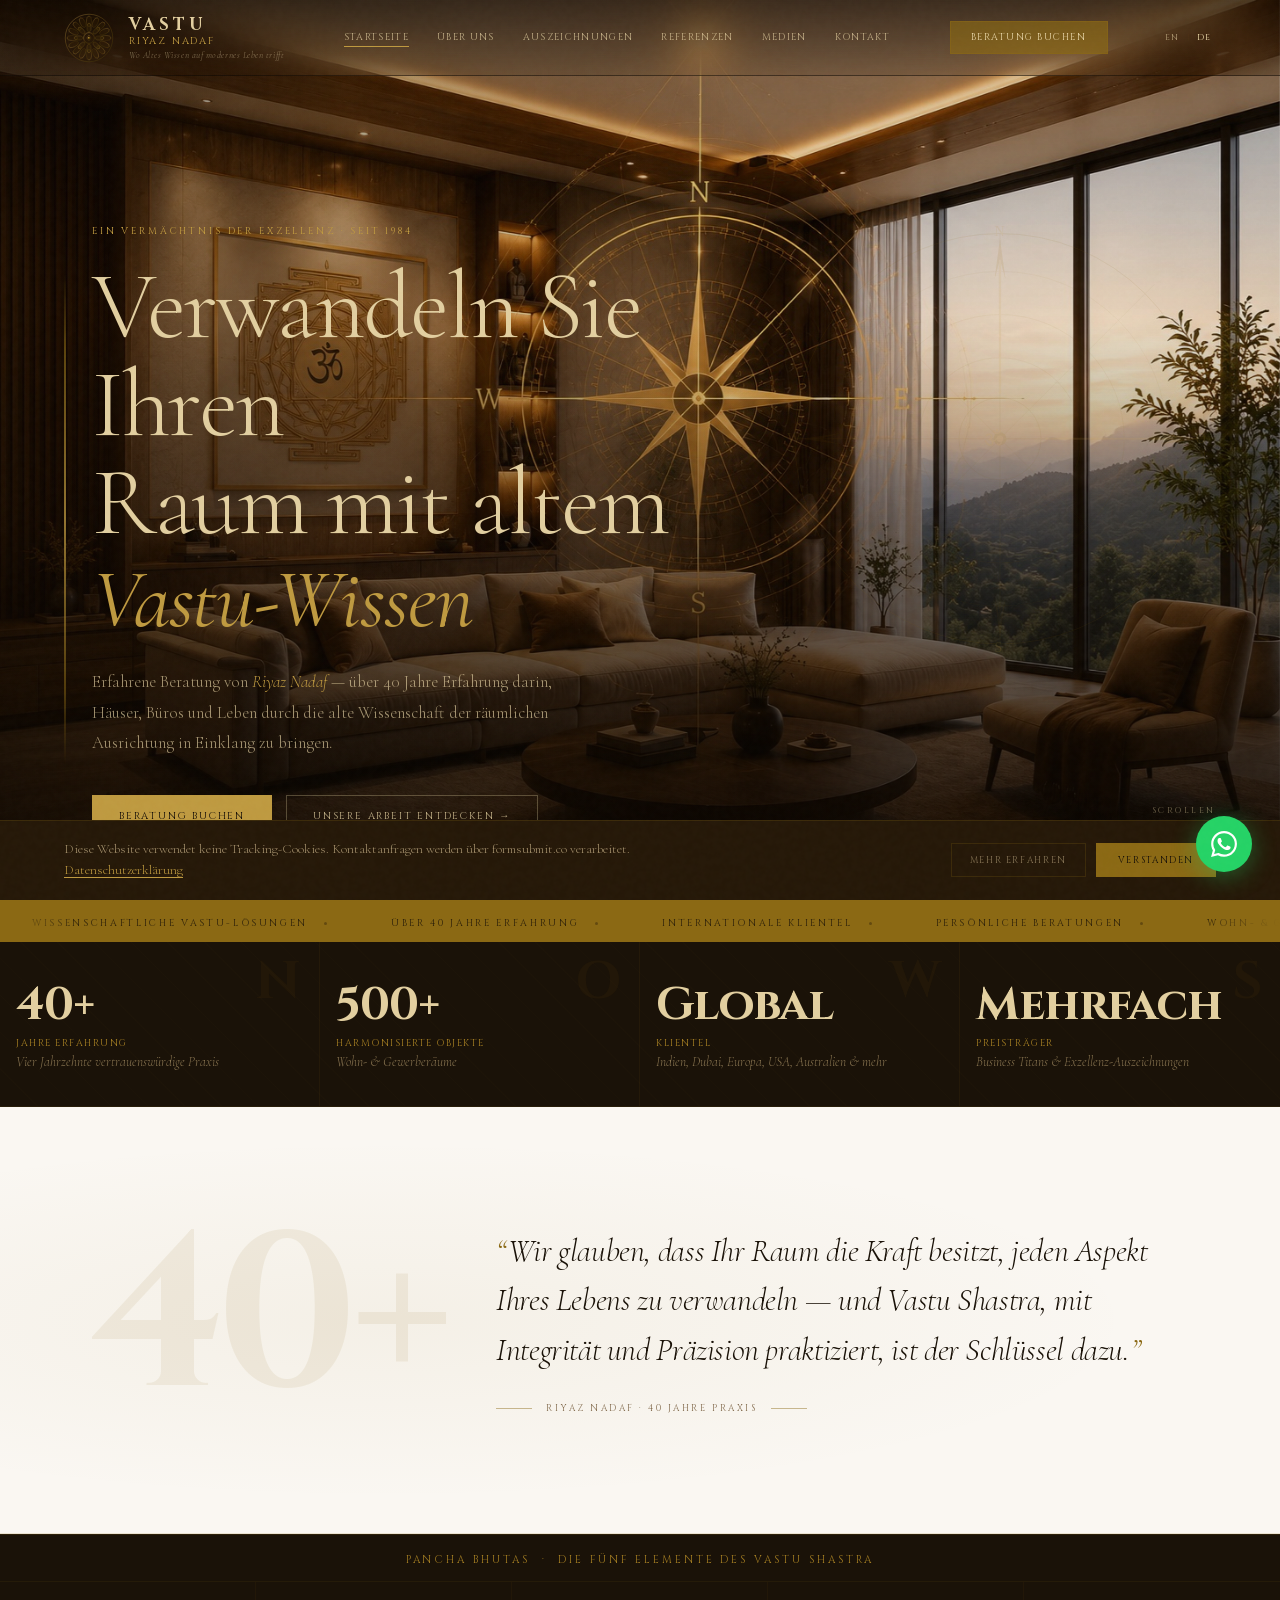
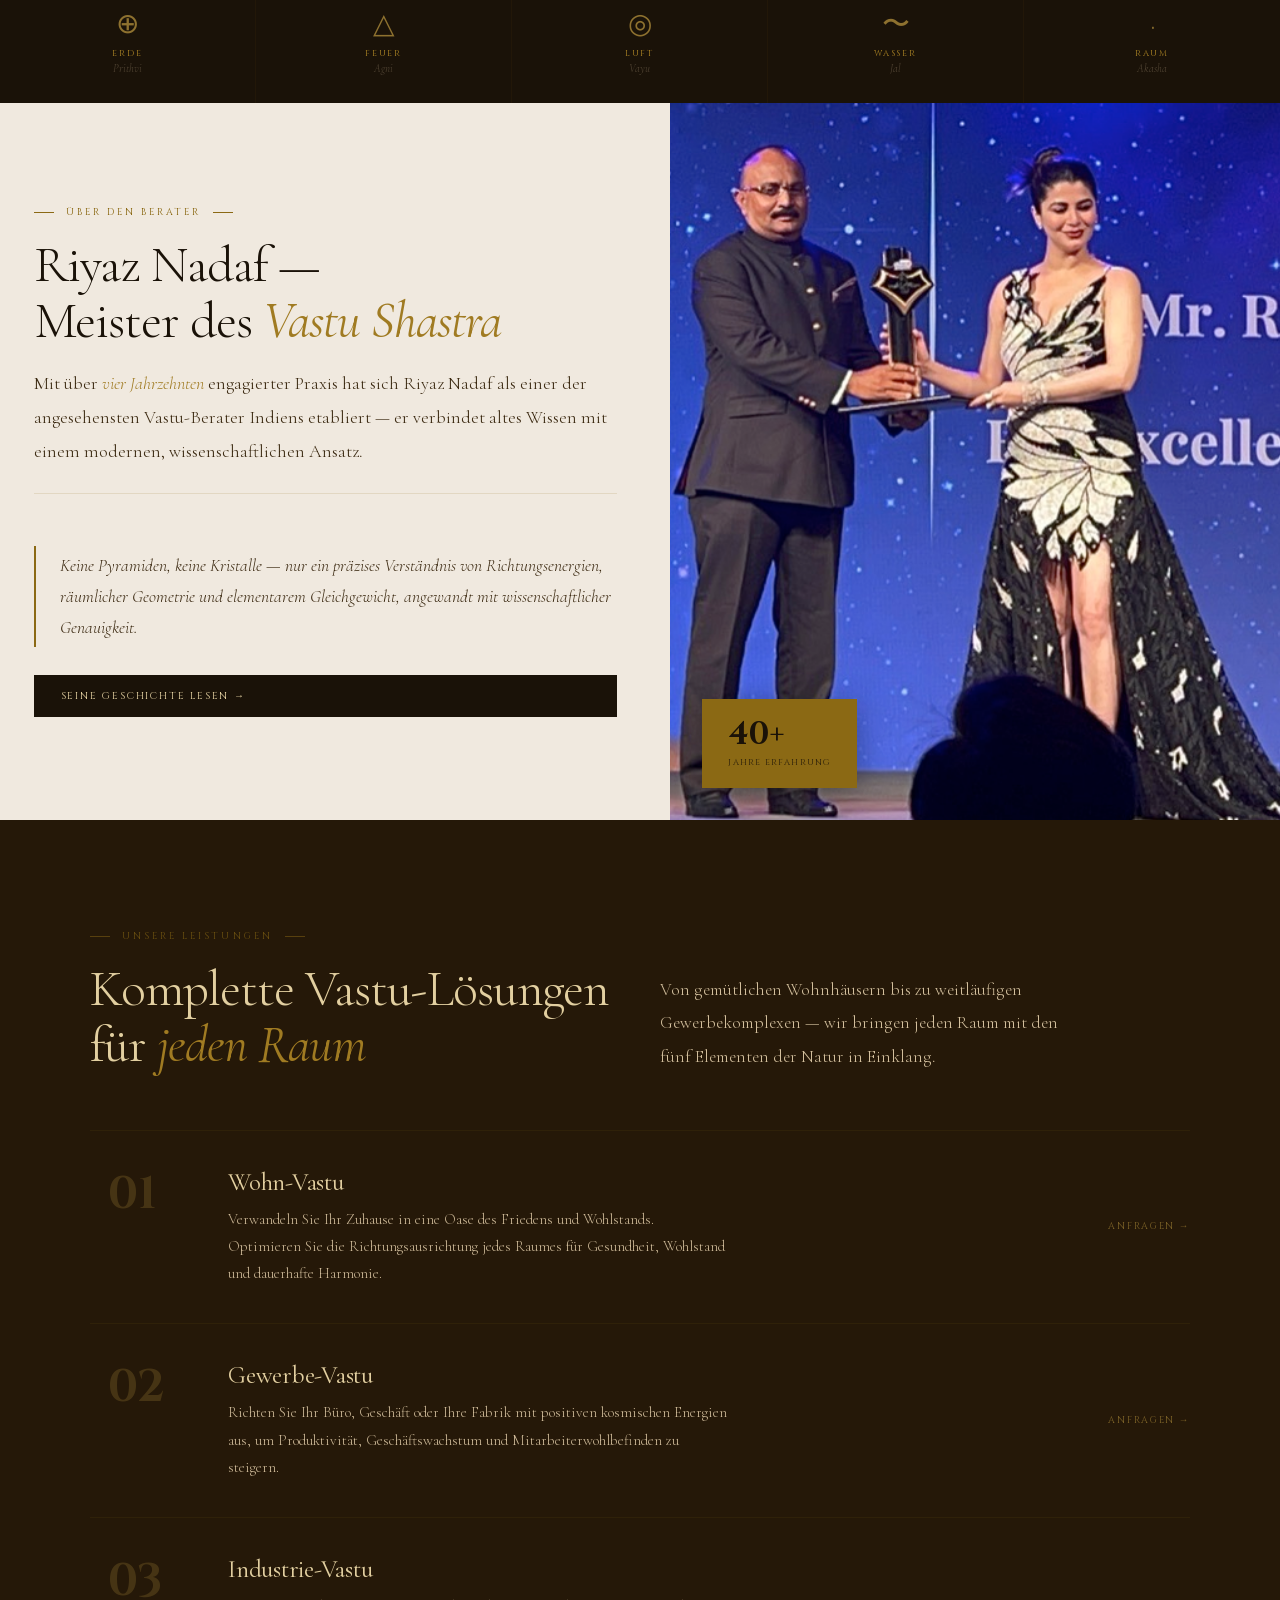
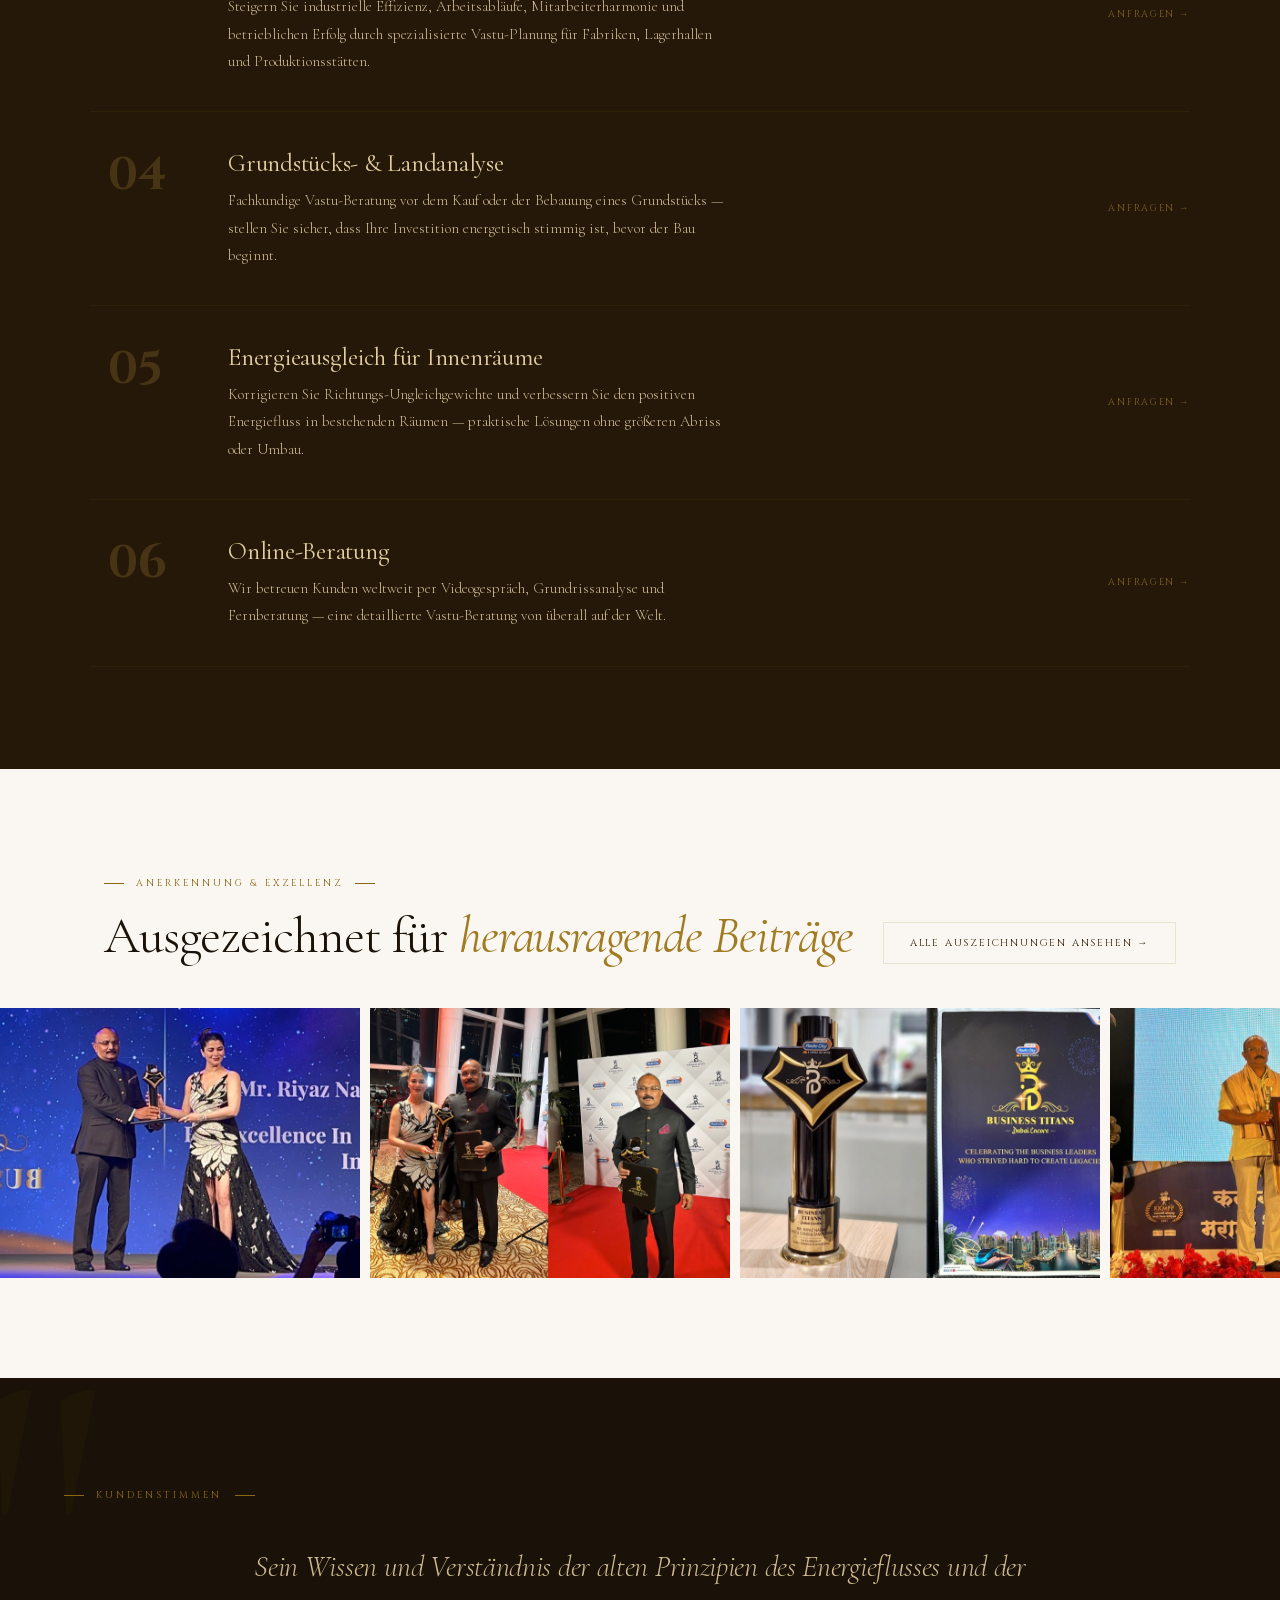
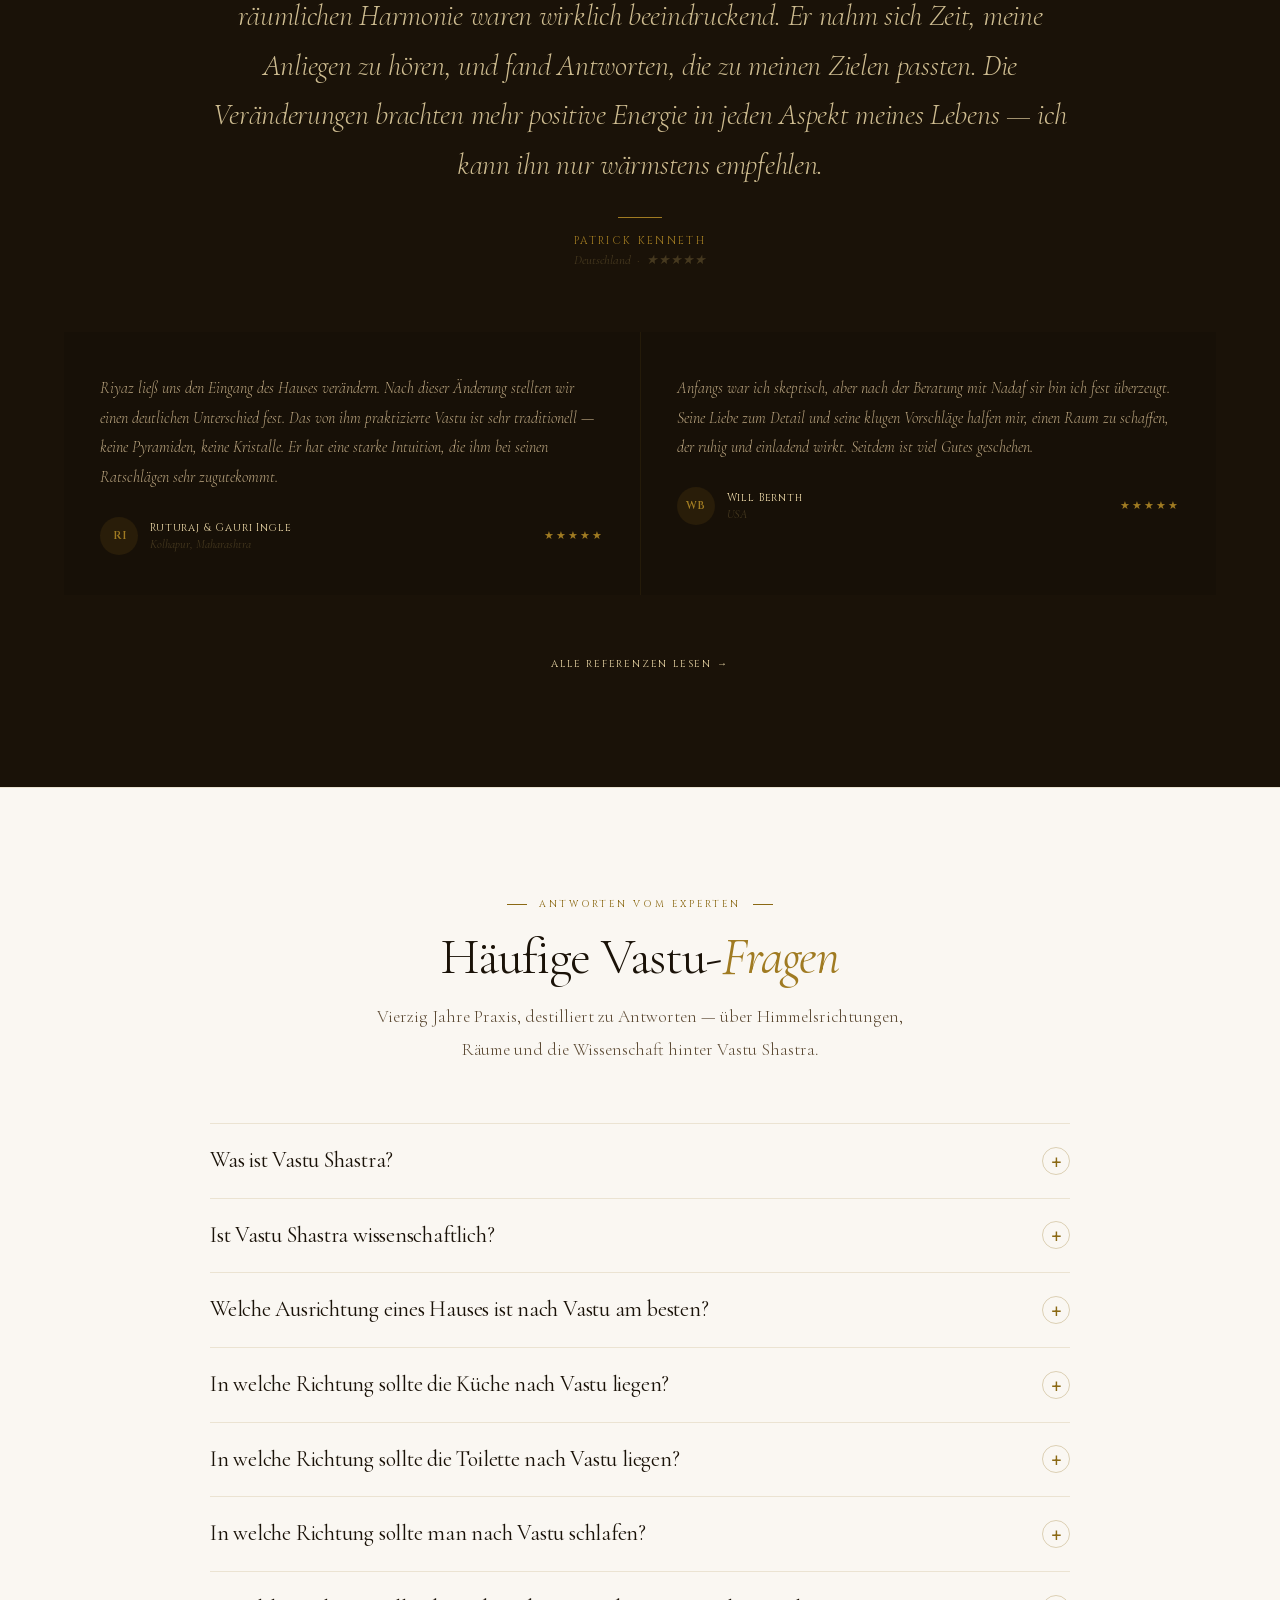
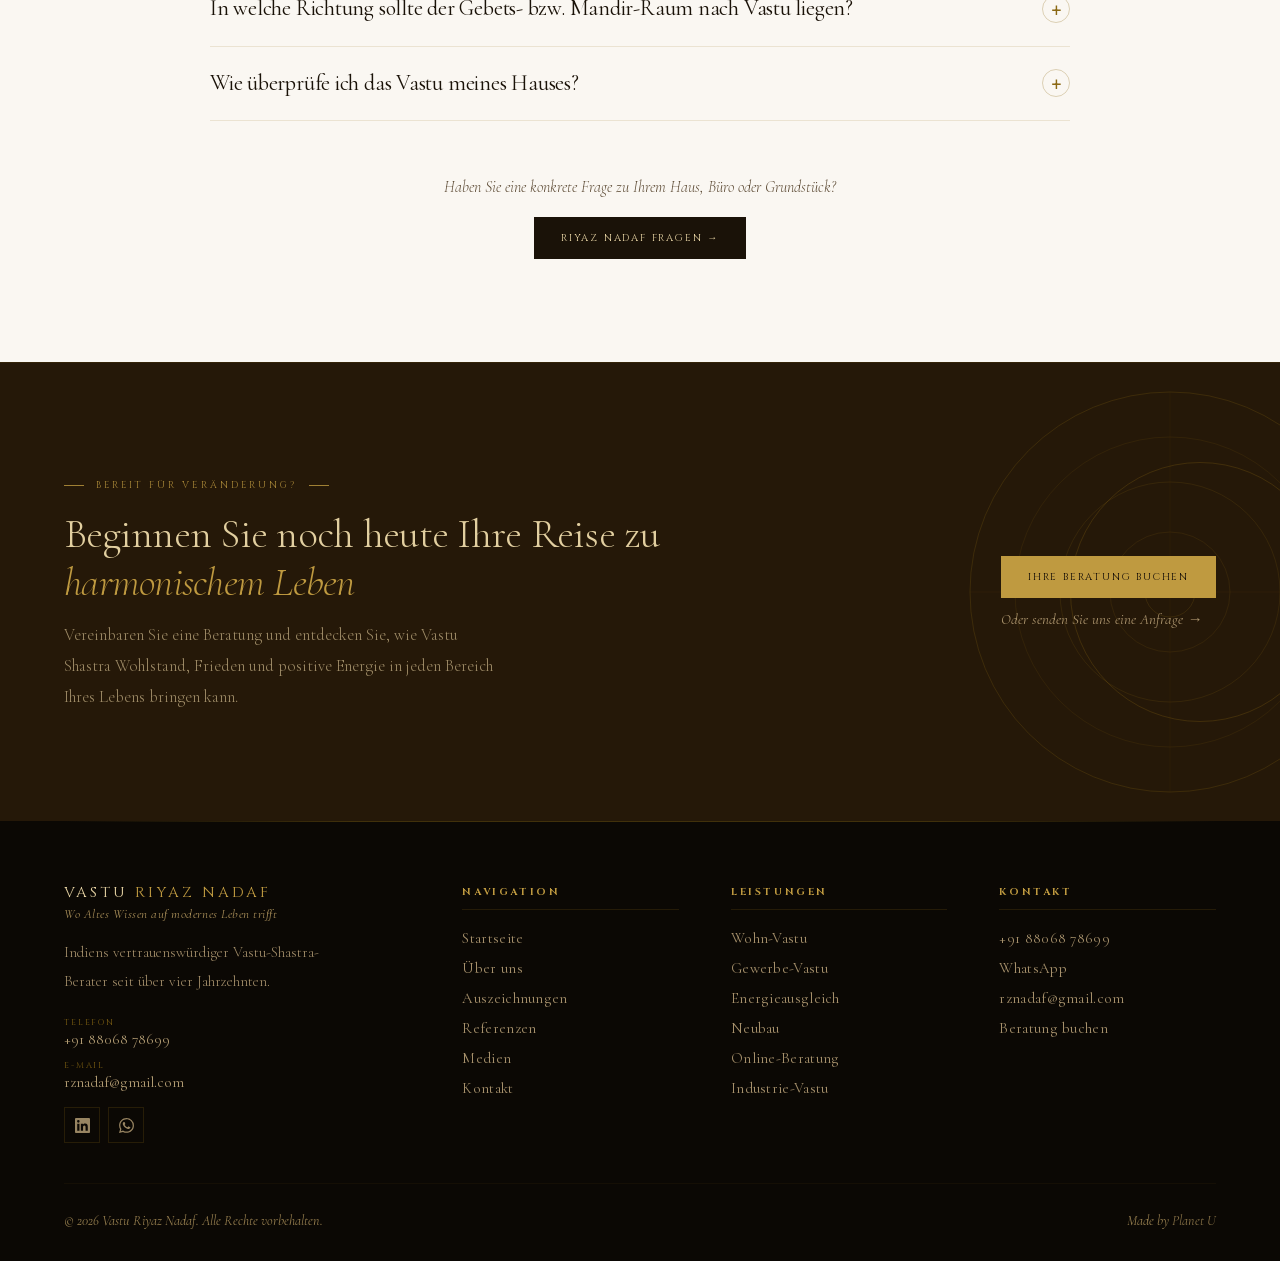
==== commit ce97fe58: "fix: boost text contrast on dark sections across all pages (EN + DE)" ====
--- a/de/index.html
+++ b/de/index.html
@@ -346,7 +346,7 @@
   max-width: 1100px; margin: 0 auto 56px;
 }
 .svc-hd .h-title { color: var(--gp); margin-bottom: 0; }
-.svc-hd .h-lead { color: rgba(180,158,118,.88); max-width: 420px; }
+.svc-hd .h-lead { color: rgba(220,200,165,.95); max-width: 420px; }
 .svc-list { max-width: 1100px; margin: 0 auto; }
 .svc-row {
   display: grid;
@@ -390,7 +390,7 @@
 .svc-row:hover .sr-title { color: #fff; }
 .sr-desc {
   font-family: var(--serif); font-size: 15px;
-  color: rgba(220, 200, 165, .78); line-height: 1.82; font-weight: 300;
+  color: rgba(220,200,165,.92); line-height: 1.82; font-weight: 300;
   max-width: 500px;
 }
 .svc-row:hover .sr-desc { color: rgba(220, 200, 165, .92); }
--- a/shared.css
+++ b/shared.css
@@ -653,7 +653,7 @@
 /* ── FOOTER ──────────────────────────────────────────────── */
 footer {
   background: #0B0804; padding: 64px 5% 32px;
-  position: relative;
+  position: relative; color: rgba(200,175,130,.82);
 }
 footer::before {
   content: '';
@@ -955,4 +955,16 @@
   .cta-body { font-size: 15px; }
   .tag { font-size: 9px; letter-spacing: .26em; }
   .btn-dk, .btn-ol, .btn-gol, .btn-pale { padding: 12px 22px; font-size: 9.5px; }
-}
+  /* Mobile menu top bar — hide brand text on very small screens */
+  .mm-brand { display: none; }
+  /* GDPR banner stacks cleanly */
+  .gdpr-banner { padding: 16px 5%; }
+  .gdpr-acts { width: 100%; justify-content: flex-end; }
+  /* WhatsApp button slightly smaller */
+  .wa-float { width: 50px; height: 50px; bottom: 20px; right: 20px; }
+  .wa-float svg { width: 22px; height: 22px; }
+  /* Footer connect column wraps */
+  .ft-col ul { columns: 2; gap: 8px; }
+  /* Form toast stays readable */
+  .form-toast { font-size: 9px; padding: 14px 18px; white-space: normal; text-align: center; }
+}
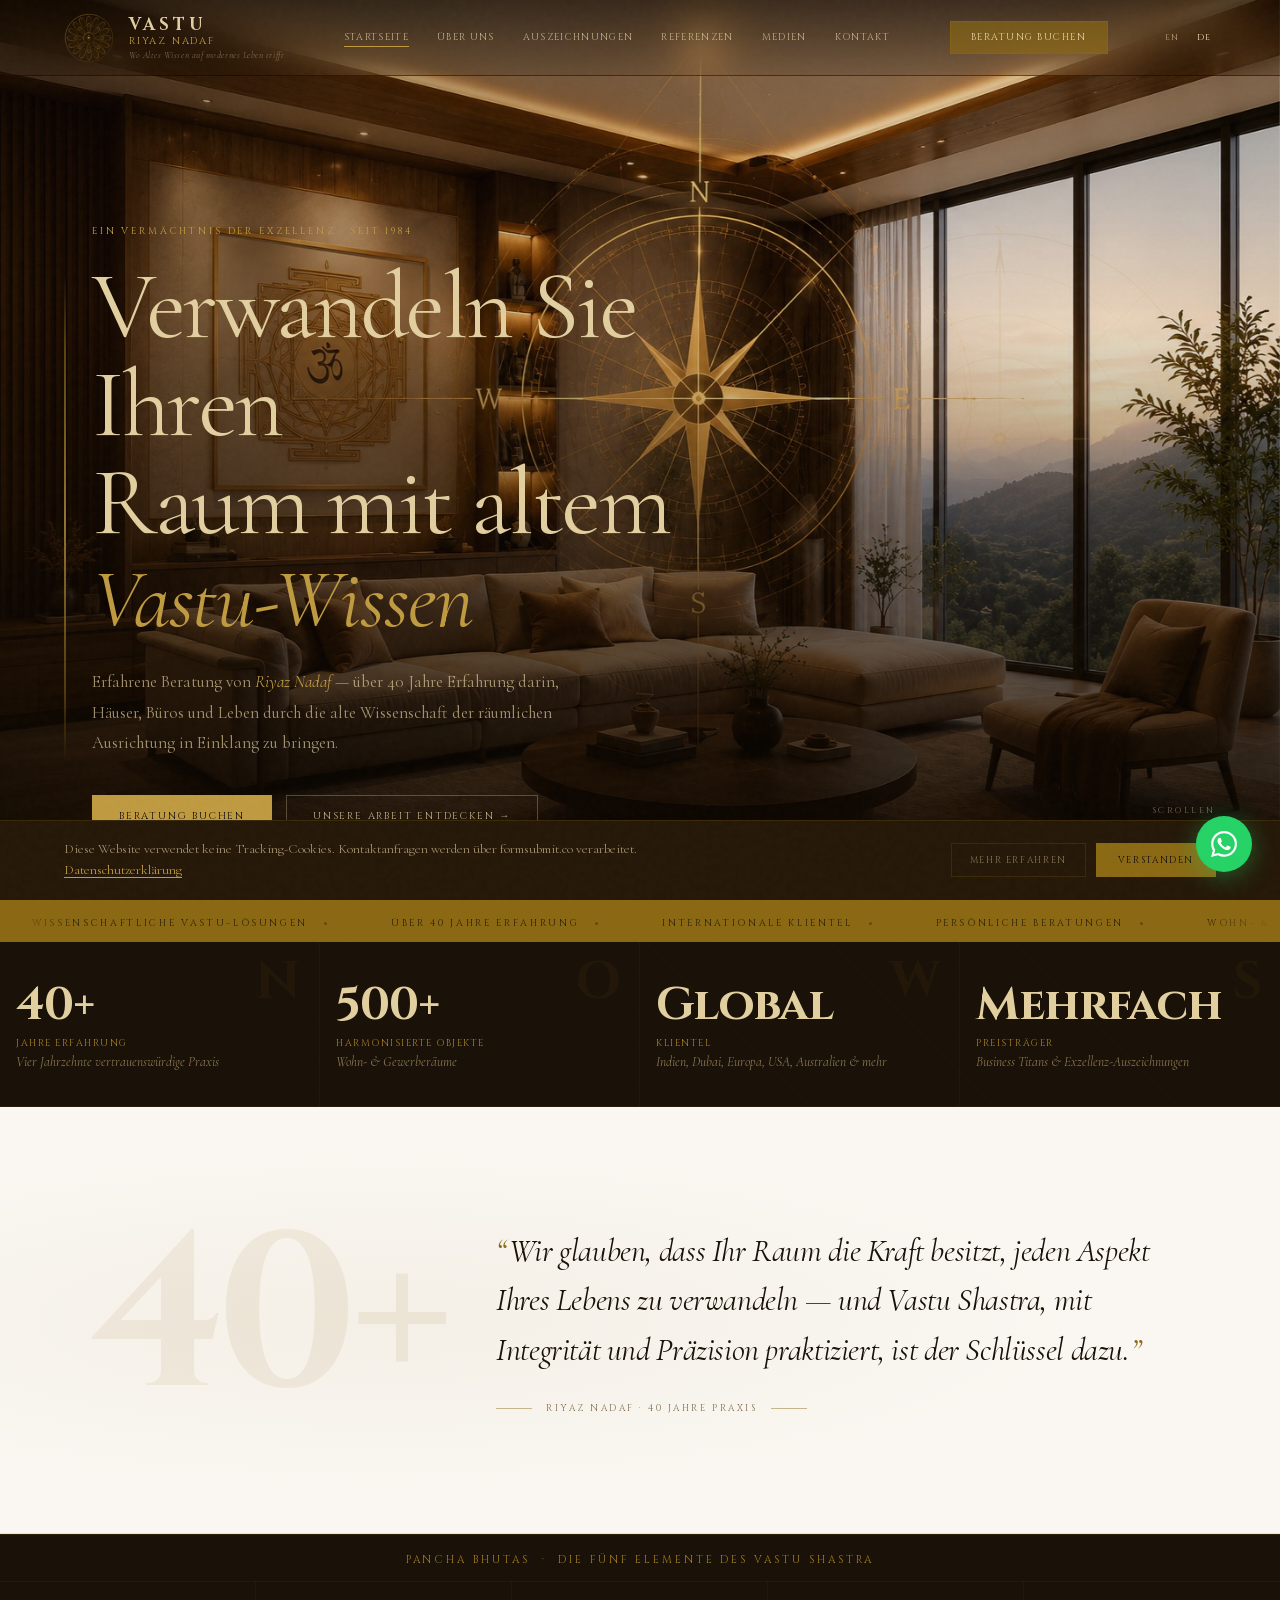
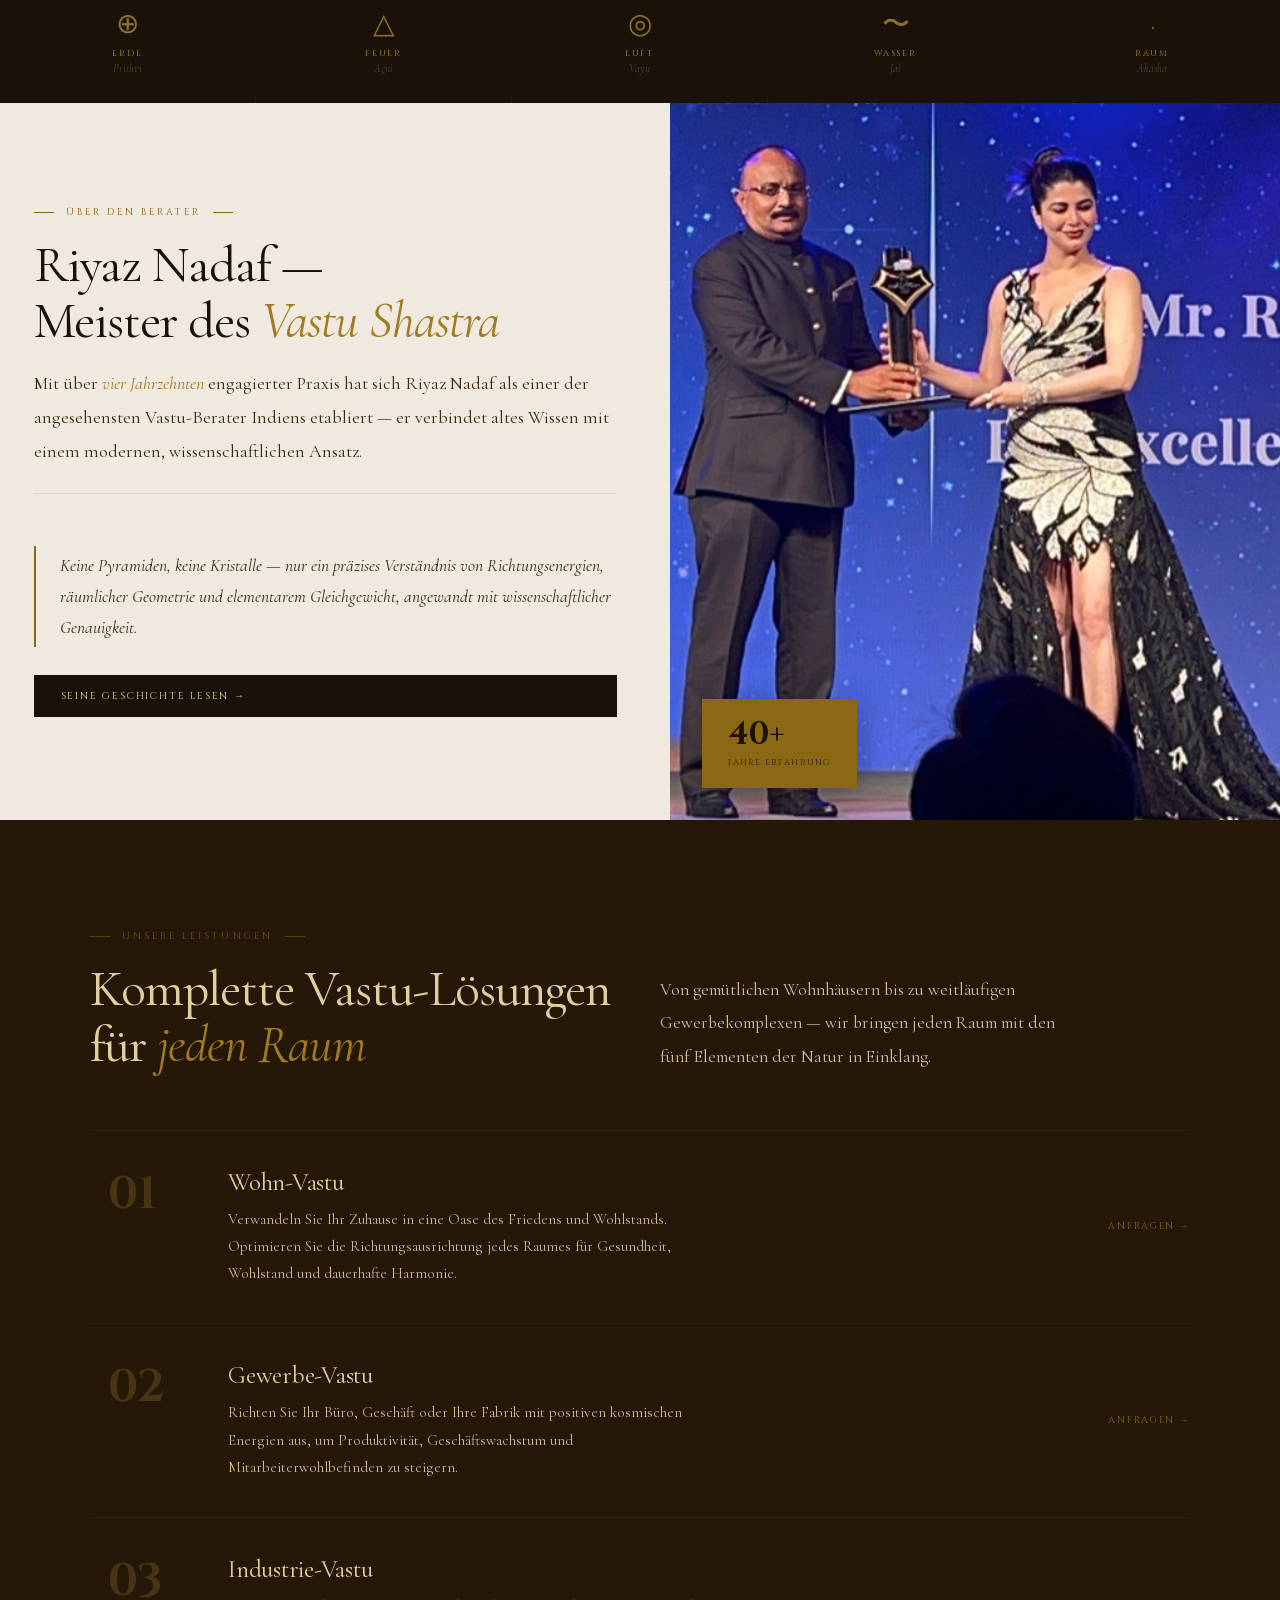
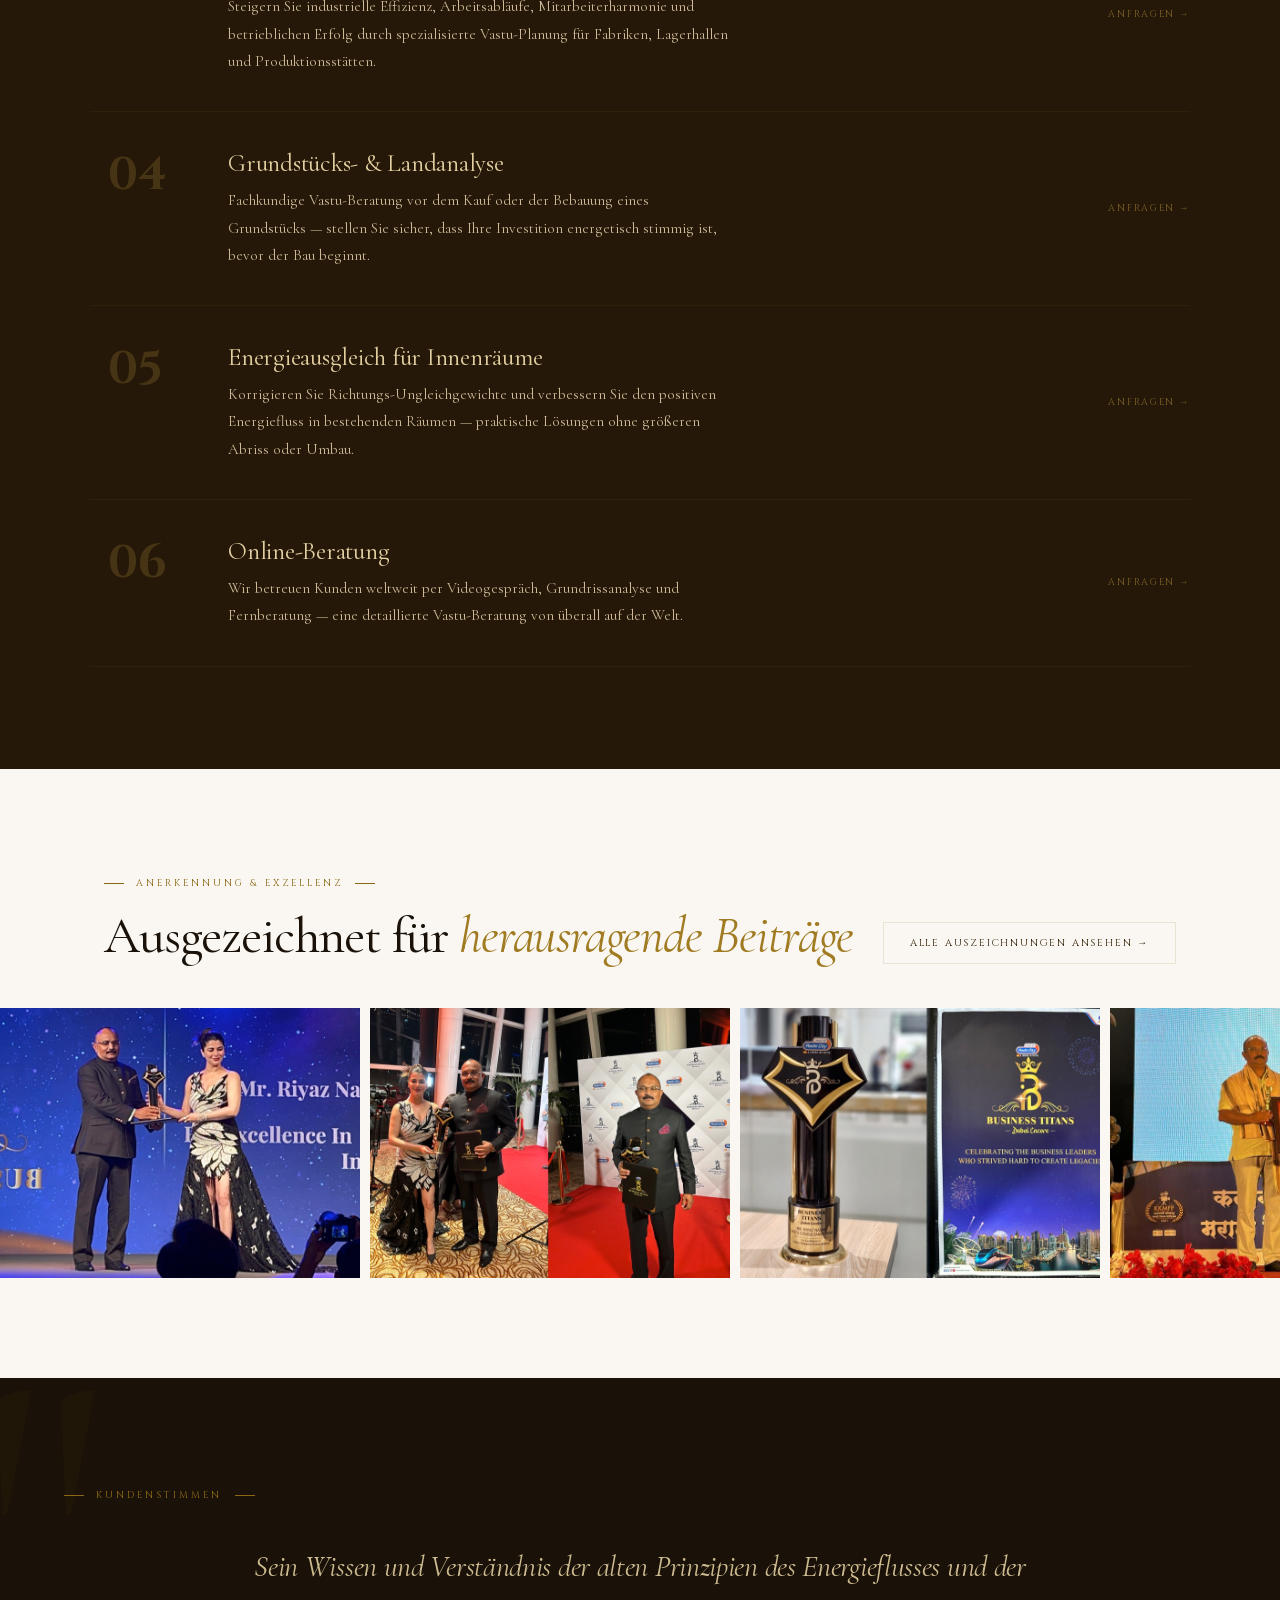
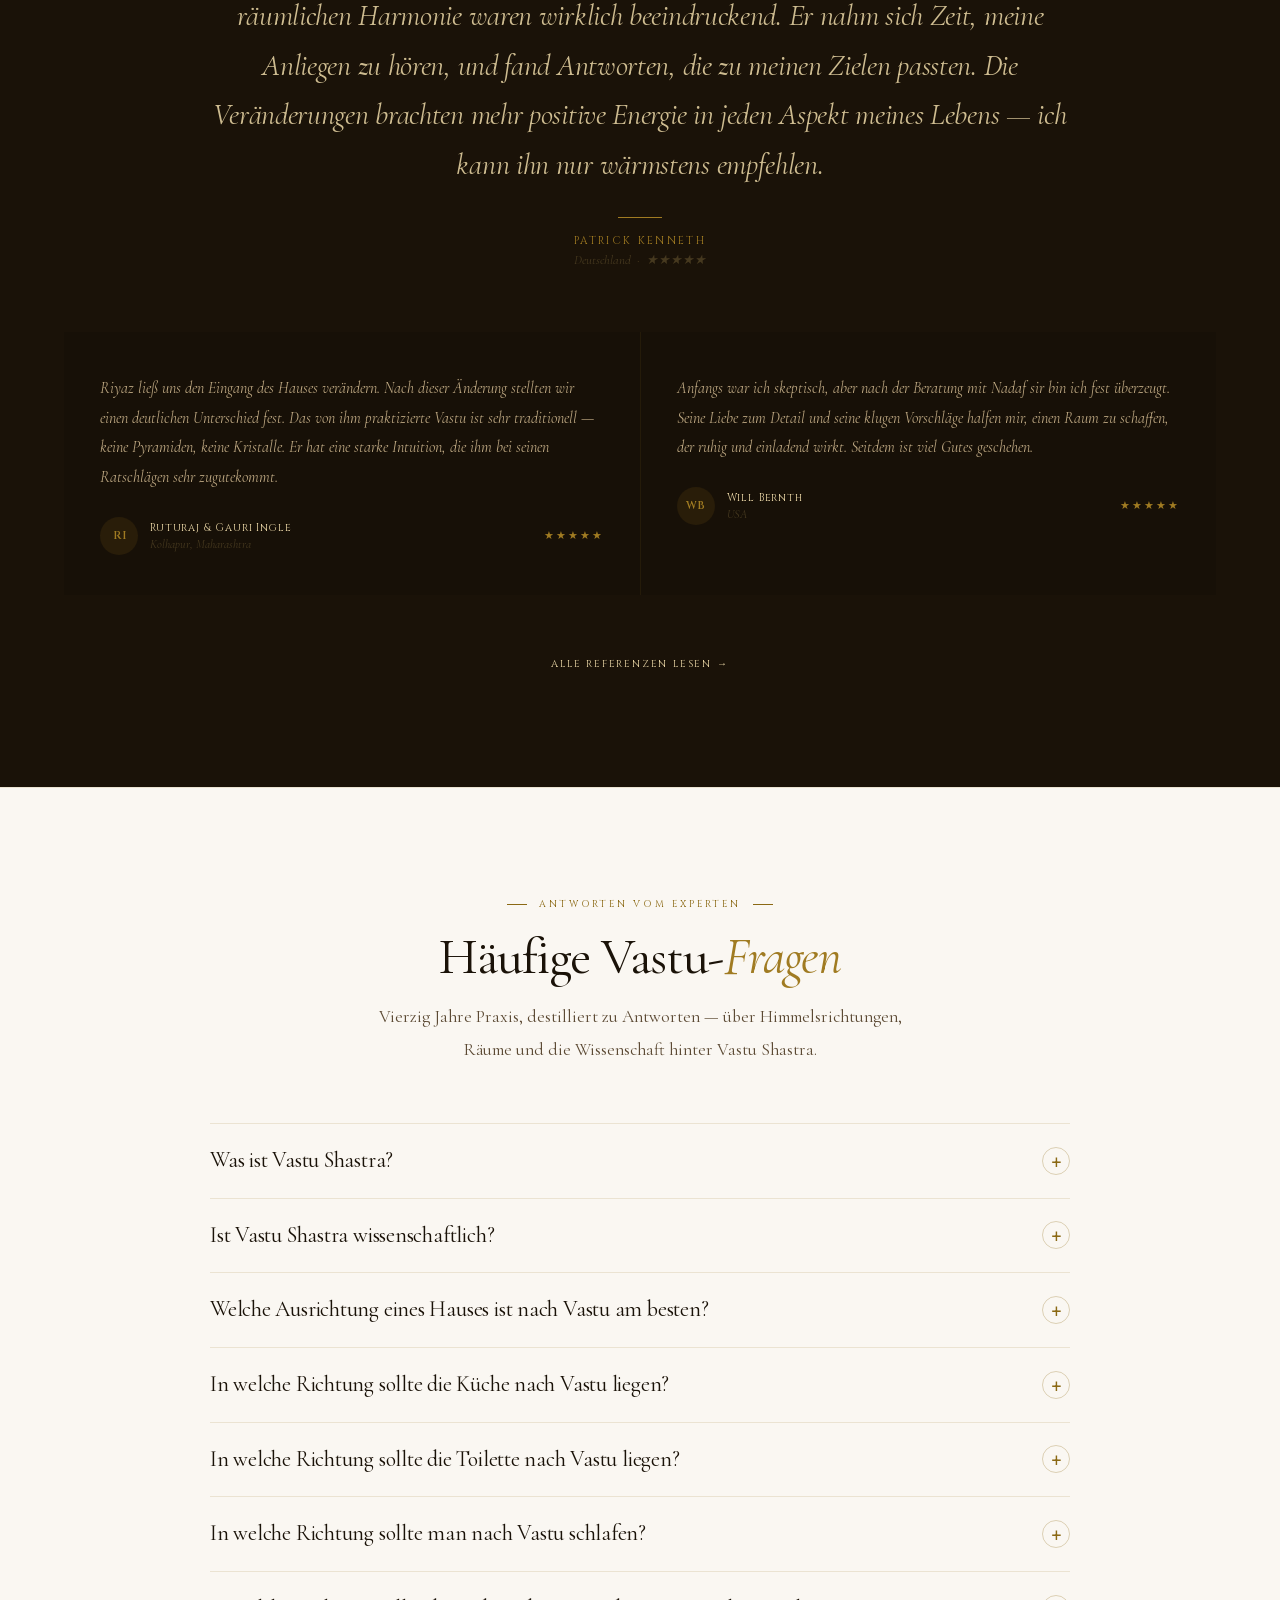
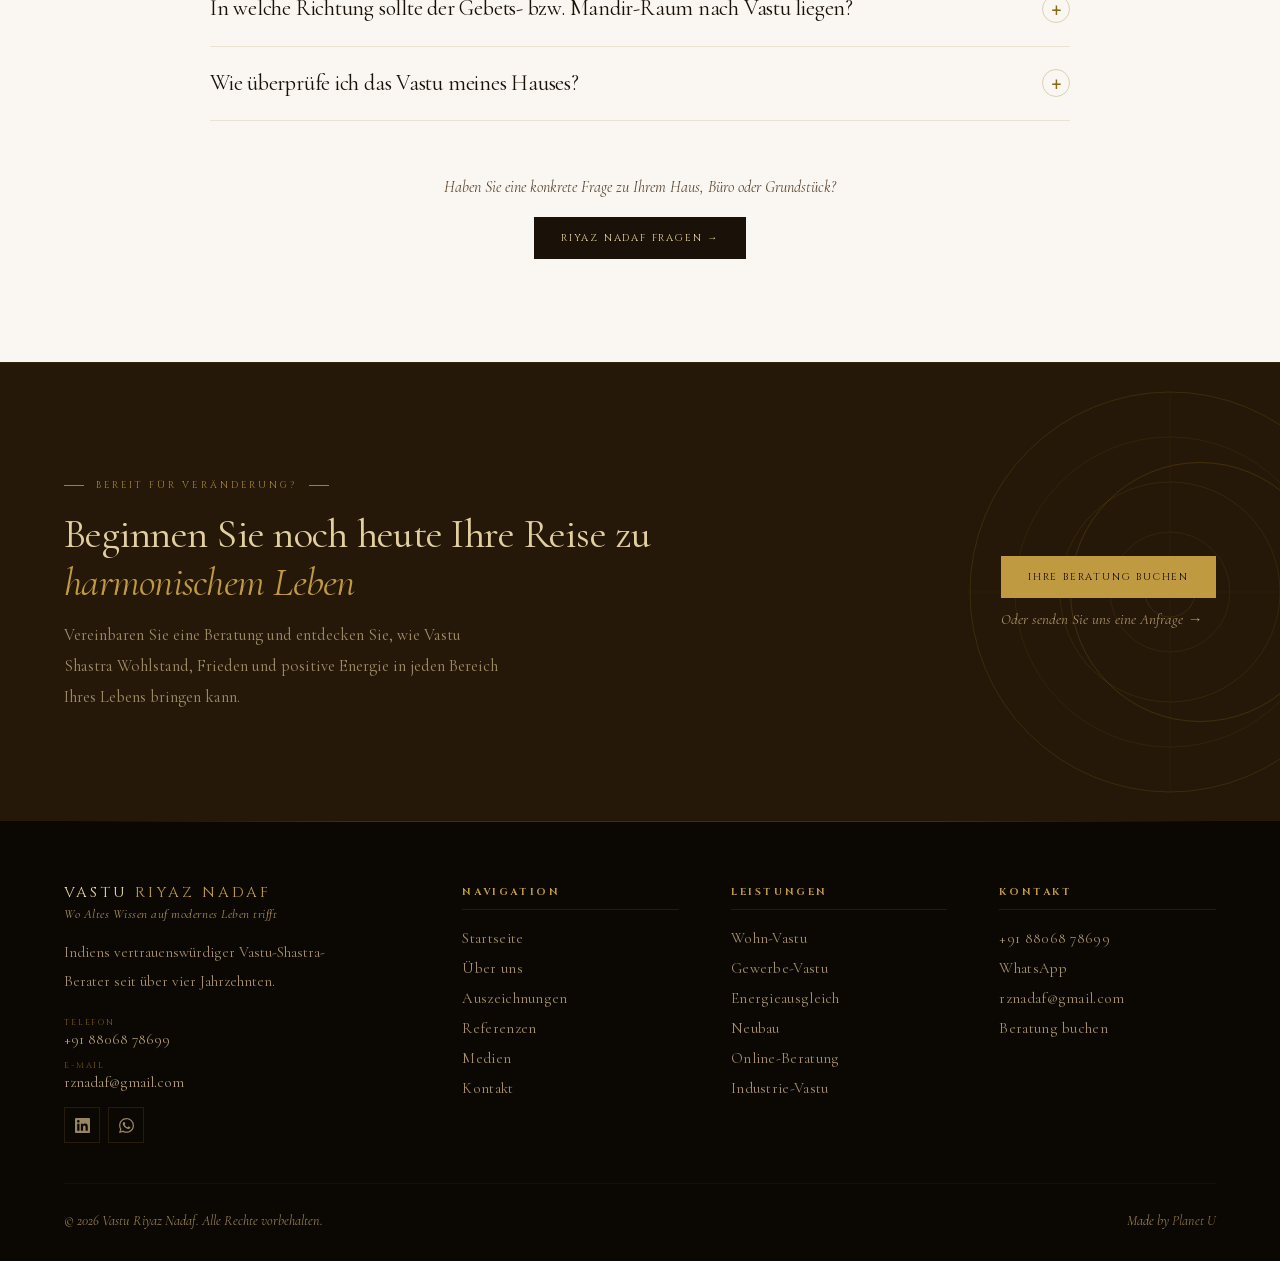
==== commit 4d1d3a9b: "fix: font-weight 300→400 on all body text sitewide, full opacity on dark section text" ====
--- a/de/index.html
+++ b/de/index.html
@@ -150,7 +150,7 @@
 .hero-desc {
   font-family: var(--serif); font-size: 17px;
   color: rgba(226,207,160,.68); line-height: 1.8;
-  font-weight: 300; max-width: 500px; margin-bottom: 36px;
+  font-weight: 400; max-width: 500px; margin-bottom: 36px;
 }
 .hero-desc em { color: var(--g3); font-style: italic; }
 .hero-btns { display: flex; gap: 14px; flex-wrap: wrap; }
@@ -244,7 +244,7 @@
 }
 .stat-d {
   font-family: var(--serif); font-size: 13.5px;
-  color: rgba(180,155,110,.72); font-weight: 300; margin-top: 4px;
+  color: rgba(180,155,110,.72); font-weight: 400; margin-top: 4px;
   font-style: italic; position: relative; z-index: 1;
 }
 
@@ -281,7 +281,7 @@
 .manifesto-text {
   font-family: var(--serif);
   font-size: clamp(21px, 2.5vw, 36px);
-  font-style: italic; font-weight: 300;
+  font-style: italic; font-weight: 400;
   color: var(--dark); line-height: 1.55;
   margin-bottom: 28px; letter-spacing: -.012em;
 }
@@ -303,7 +303,7 @@
 }
 .about-words .h-title { margin-bottom: 18px; }
 .about-intro {
-  font-family: var(--serif); font-size: 18px; font-weight: 300;
+  font-family: var(--serif); font-size: 18px; font-weight: 400;
   line-height: 1.88; color: var(--brown);
   margin-bottom: 24px; padding-bottom: 24px;
   border-bottom: 1px solid var(--rule);
@@ -311,7 +311,7 @@
 .about-intro em { font-style: italic; color: var(--g2); }
 .about-body-p {
   font-family: var(--serif); font-size: 15px; color: var(--muted);
-  line-height: 1.9; font-weight: 300; margin-bottom: 32px;
+  line-height: 1.9; font-weight: 400; margin-bottom: 32px;
 }
 .about-img-col {
   position: relative; overflow: hidden;
@@ -390,7 +390,7 @@
 .svc-row:hover .sr-title { color: #fff; }
 .sr-desc {
   font-family: var(--serif); font-size: 15px;
-  color: rgba(220,200,165,.92); line-height: 1.82; font-weight: 300;
+  color: rgba(220,200,165,.92); line-height: 1.82; font-weight: 400;
   max-width: 500px;
 }
 .svc-row:hover .sr-desc { color: rgba(220, 200, 165, .92); }
@@ -408,7 +408,7 @@
 @media(hover: hover) and (pointer: fine) {
   .sr-n::after {
     display: block;
-    font-family: var(--serif); font-weight: 300;
+    font-family: var(--serif); font-weight: 400;
     font-size: 12px; color: var(--g3); opacity: 0;
     margin-top: 6px; letter-spacing: .04em;
     transition: opacity .4s; white-space: nowrap;
@@ -491,7 +491,7 @@
 .ft-text {
   font-family: var(--serif);
   font-size: clamp(20px, 2.4vw, 30px);
-  font-style: italic; font-weight: 300;
+  font-style: italic; font-weight: 400;
   color: rgba(226,207,160,.9); line-height: 1.65;
   margin-bottom: 28px; letter-spacing: -.01em;
 }
@@ -519,7 +519,7 @@
 .ts-q {
   font-family: var(--serif); font-size: 16px;
   font-style: italic; color: rgba(210,185,145,.88);
-  line-height: 1.85; font-weight: 300; margin-bottom: 24px;
+  line-height: 1.85; font-weight: 400; margin-bottom: 24px;
 }
 .ts-auth { display: flex; align-items: center; gap: 12px; }
 .ts-av {
@@ -642,11 +642,11 @@
 .faq-a { max-height: 0; overflow: hidden; transition: max-height .55s cubic-bezier(.16,1,.3,1); }
 .faq-item.open .faq-a { max-height: 500px; }
 .faq-a-inner {
-  font-family: var(--serif); font-size: 17px; font-weight: 300;
+  font-family: var(--serif); font-size: 17px; font-weight: 400;
   color: var(--brown); line-height: 1.92; padding-bottom: 24px; padding-right: 52px;
 }
 .faq-cta { text-align: center; margin-top: 56px; }
-.faq-cta p { font-family: var(--serif); font-size: 16px; color: var(--muted); font-weight: 300; margin-bottom: 20px; font-style: italic; }
+.faq-cta p { font-family: var(--serif); font-size: 16px; color: var(--muted); font-weight: 400; margin-bottom: 20px; font-style: italic; }
 @media(max-width:900px) {
   .faq-q { font-size: 17px; gap: 14px; padding: 20px 0; }
   .faq-a-inner { padding-right: 32px; }
--- a/shared.css
+++ b/shared.css
@@ -72,7 +72,7 @@
 @font-face {
   font-family: 'Cormorant Garamond';
   font-style: italic;
-  font-weight: 300;
+  font-weight: 400;
   font-display: swap;
   src: url('fonts/cormorant-300i-ext.woff2') format('woff2');
   unicode-range: U+0100-02BA, U+02BD-02C5, U+02C7-02CC, U+02CE-02D7, U+02DD-02FF, U+0304, U+0308, U+0329, U+1D00-1DBF, U+1E00-1E9F, U+1EF2-1EFF, U+2020, U+20A0-20AB, U+20AD-20C0, U+2113, U+2C60-2C7F, U+A720-A7FF;
@@ -80,7 +80,7 @@
 @font-face {
   font-family: 'Cormorant Garamond';
   font-style: italic;
-  font-weight: 300;
+  font-weight: 400;
   font-display: swap;
   src: url('fonts/cormorant-300i.woff2') format('woff2');
   unicode-range: U+0000-00FF, U+0131, U+0152-0153, U+02BB-02BC, U+02C6, U+02DA, U+02DC, U+0304, U+0308, U+0329, U+2000-206F, U+20AC, U+2122, U+2191, U+2193, U+2212, U+2215, U+FEFF, U+FFFD;
@@ -136,7 +136,7 @@
 @font-face {
   font-family: 'Cormorant Garamond';
   font-style: normal;
-  font-weight: 300;
+  font-weight: 400;
   font-display: swap;
   src: url('fonts/cormorant-300-ext.woff2') format('woff2');
   unicode-range: U+0100-02BA, U+02BD-02C5, U+02C7-02CC, U+02CE-02D7, U+02DD-02FF, U+0304, U+0308, U+0329, U+1D00-1DBF, U+1E00-1E9F, U+1EF2-1EFF, U+2020, U+20A0-20AB, U+20AD-20C0, U+2113, U+2C60-2C7F, U+A720-A7FF;
@@ -144,7 +144,7 @@
 @font-face {
   font-family: 'Cormorant Garamond';
   font-style: normal;
-  font-weight: 300;
+  font-weight: 400;
   font-display: swap;
   src: url('fonts/cormorant-300.woff2') format('woff2');
   unicode-range: U+0000-00FF, U+0131, U+0152-0153, U+02BB-02BC, U+02C6, U+02DA, U+02DC, U+0304, U+0308, U+0329, U+2000-206F, U+20AC, U+2122, U+2191, U+2193, U+2212, U+2215, U+FEFF, U+FFFD;
@@ -200,7 +200,7 @@
 @font-face {
   font-family: 'Jost';
   font-style: normal;
-  font-weight: 300;
+  font-weight: 400;
   font-display: swap;
   src: url('fonts/jost-300-ext.woff2') format('woff2');
   unicode-range: U+0100-02BA, U+02BD-02C5, U+02C7-02CC, U+02CE-02D7, U+02DD-02FF, U+0304, U+0308, U+0329, U+1D00-1DBF, U+1E00-1E9F, U+1EF2-1EFF, U+2020, U+20A0-20AB, U+20AD-20C0, U+2113, U+2C60-2C7F, U+A720-A7FF;
@@ -208,7 +208,7 @@
 @font-face {
   font-family: 'Jost';
   font-style: normal;
-  font-weight: 300;
+  font-weight: 400;
   font-display: swap;
   src: url('fonts/jost-300.woff2') format('woff2');
   unicode-range: U+0000-00FF, U+0131, U+0152-0153, U+02BB-02BC, U+02C6, U+02DA, U+02DC, U+0304, U+0308, U+0329, U+2000-206F, U+20AC, U+2122, U+2191, U+2193, U+2212, U+2215, U+FEFF, U+FFFD;
@@ -322,7 +322,7 @@
   font-family: var(--serif);
   font-size: clamp(15.5px, 1.45vw, 17.5px);
   line-height: 1.92; color: var(--muted);
-  font-weight: 300; max-width: 540px;
+  font-weight: 400; max-width: 540px;
 }
 
 /* ── BUTTONS ────────────────────────────────────────────── */
@@ -589,7 +589,7 @@
 .pg-lead {
   font-family: var(--serif);
   font-size: clamp(15.5px, 1.4vw, 17.5px);
-  color: rgba(162,142,100,.72); font-weight: 300;
+  color: rgba(162,142,100,.72); font-weight: 400;
   max-width: 560px; margin: 22px auto 0;
   line-height: 1.82; font-style: italic;
   position: relative; z-index: 1;
@@ -640,7 +640,7 @@
 .cta-body {
   font-family: var(--serif); font-size: 16.5px;
   color: rgba(180,160,120,.85); margin-top: 14px;
-  max-width: 440px; line-height: 1.88; font-weight: 300;
+  max-width: 440px; line-height: 1.88; font-weight: 400;
 }
 .cta-acts { display: flex; flex-direction: column; gap: 12px; align-items: flex-start; flex-shrink: 0; position: relative; z-index: 1; }
 .cta-note {
@@ -680,7 +680,7 @@
 .ft-desc {
   font-family: var(--serif); font-size: 15px;
   color: rgba(200,175,130,.82); line-height: 1.9;
-  font-weight: 300; max-width: 270px; margin-top: 16px;
+  font-weight: 400; max-width: 270px; margin-top: 16px;
 }
 .ft-contact { margin-top: 22px; display: flex; flex-direction: column; gap: 12px; }
 .ft-contact-item {
@@ -814,7 +814,7 @@
 
 /* ── PULL QUOTE ──────────────────────────────────────────── */
 .pull-q { padding: 4px 0 4px 24px; border-left: 2px solid var(--g); margin: 28px 0; }
-.pull-q p { font-family: var(--serif); font-size: 17.5px; font-style: italic; color: var(--brown); line-height: 1.78; font-weight: 300; }
+.pull-q p { font-family: var(--serif); font-size: 17.5px; font-style: italic; color: var(--brown); line-height: 1.78; font-weight: 400; }
 .pull-q cite { display: block; font-family: var(--cap); font-size: 9px; letter-spacing: .2em; color: var(--muted); text-transform: uppercase; margin-top: 10px; }
 
 /* ── ORNAMENT DIVIDER ────────────────────────────────────── */
@@ -896,7 +896,7 @@
 }
 .gdpr-banner.on { transform: translateY(0); }
 .gdpr-text {
-  font-family: var(--serif); font-size: 13.5px; font-weight: 300;
+  font-family: var(--serif); font-size: 13.5px; font-weight: 400;
   color: rgba(190,168,128,.82); line-height: 1.6; max-width: 680px;
 }
 .gdpr-text a { color: var(--g3); text-underline-offset: 3px; }
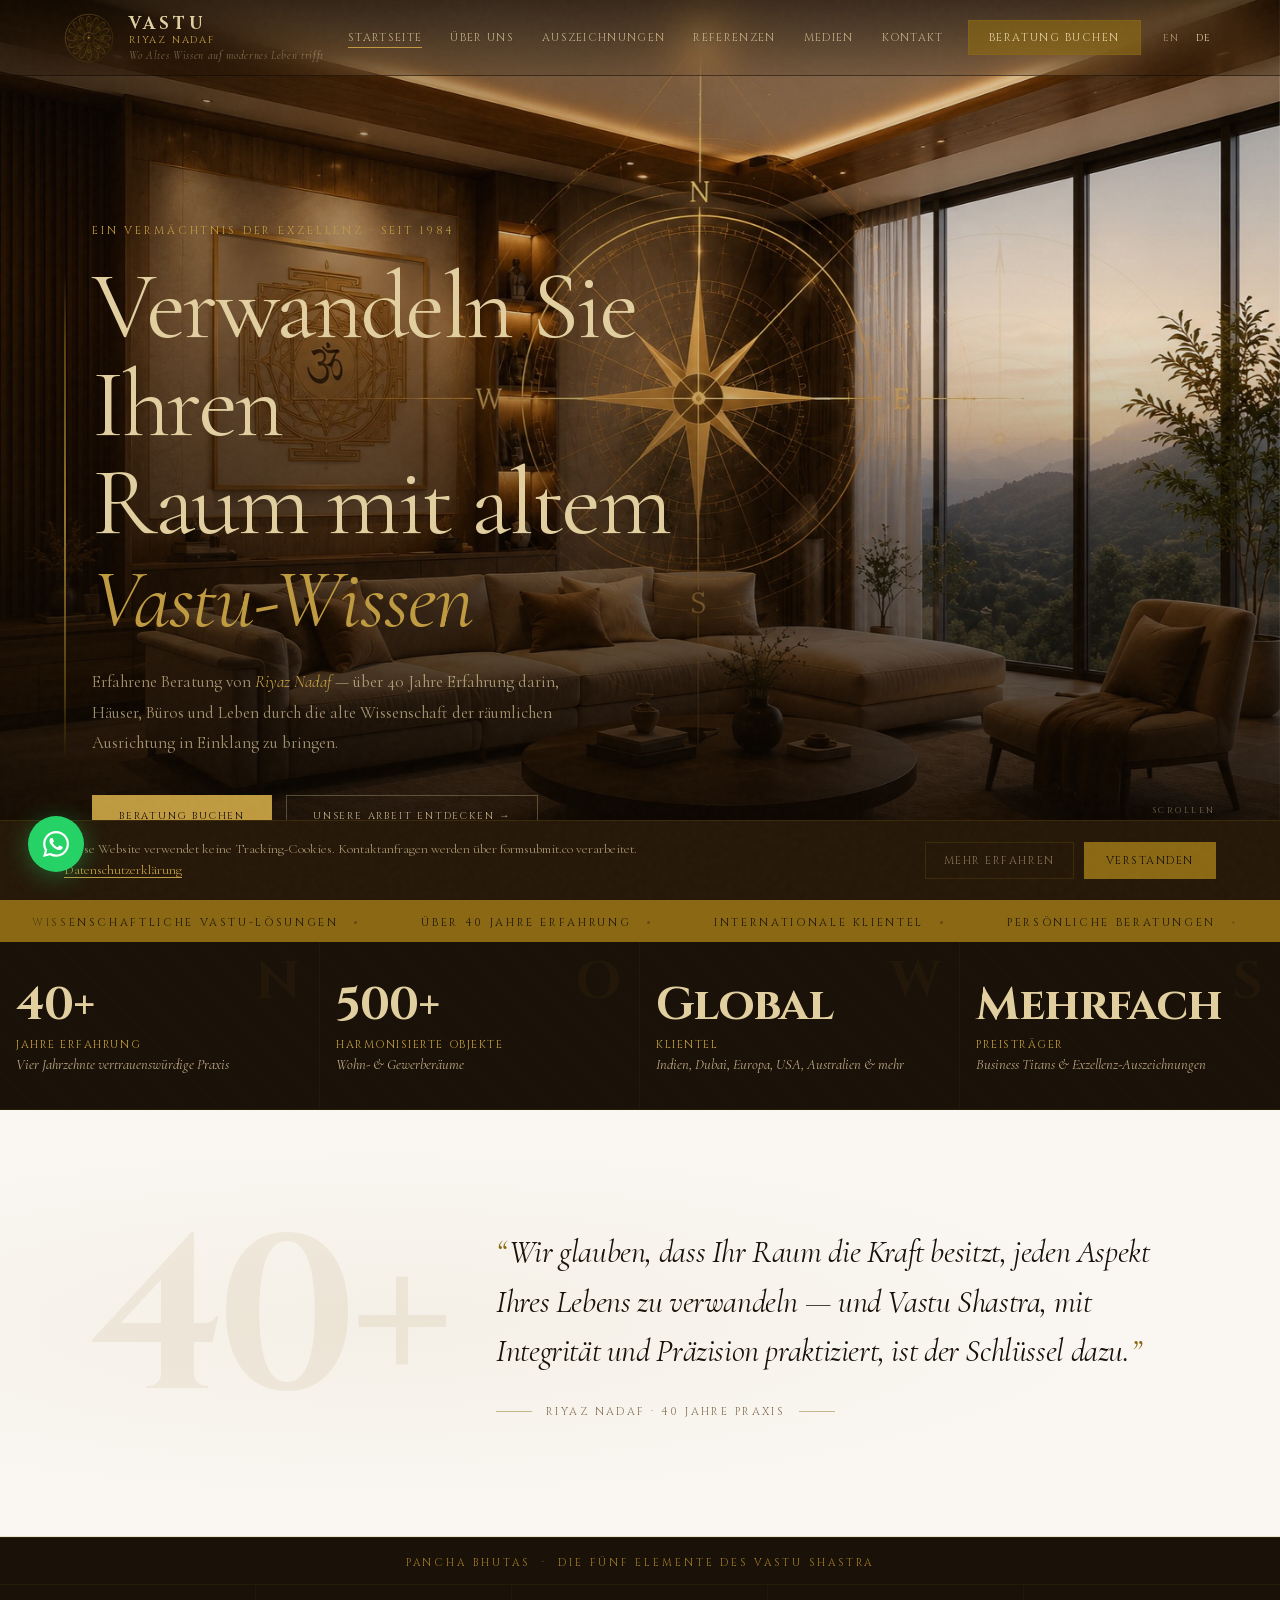
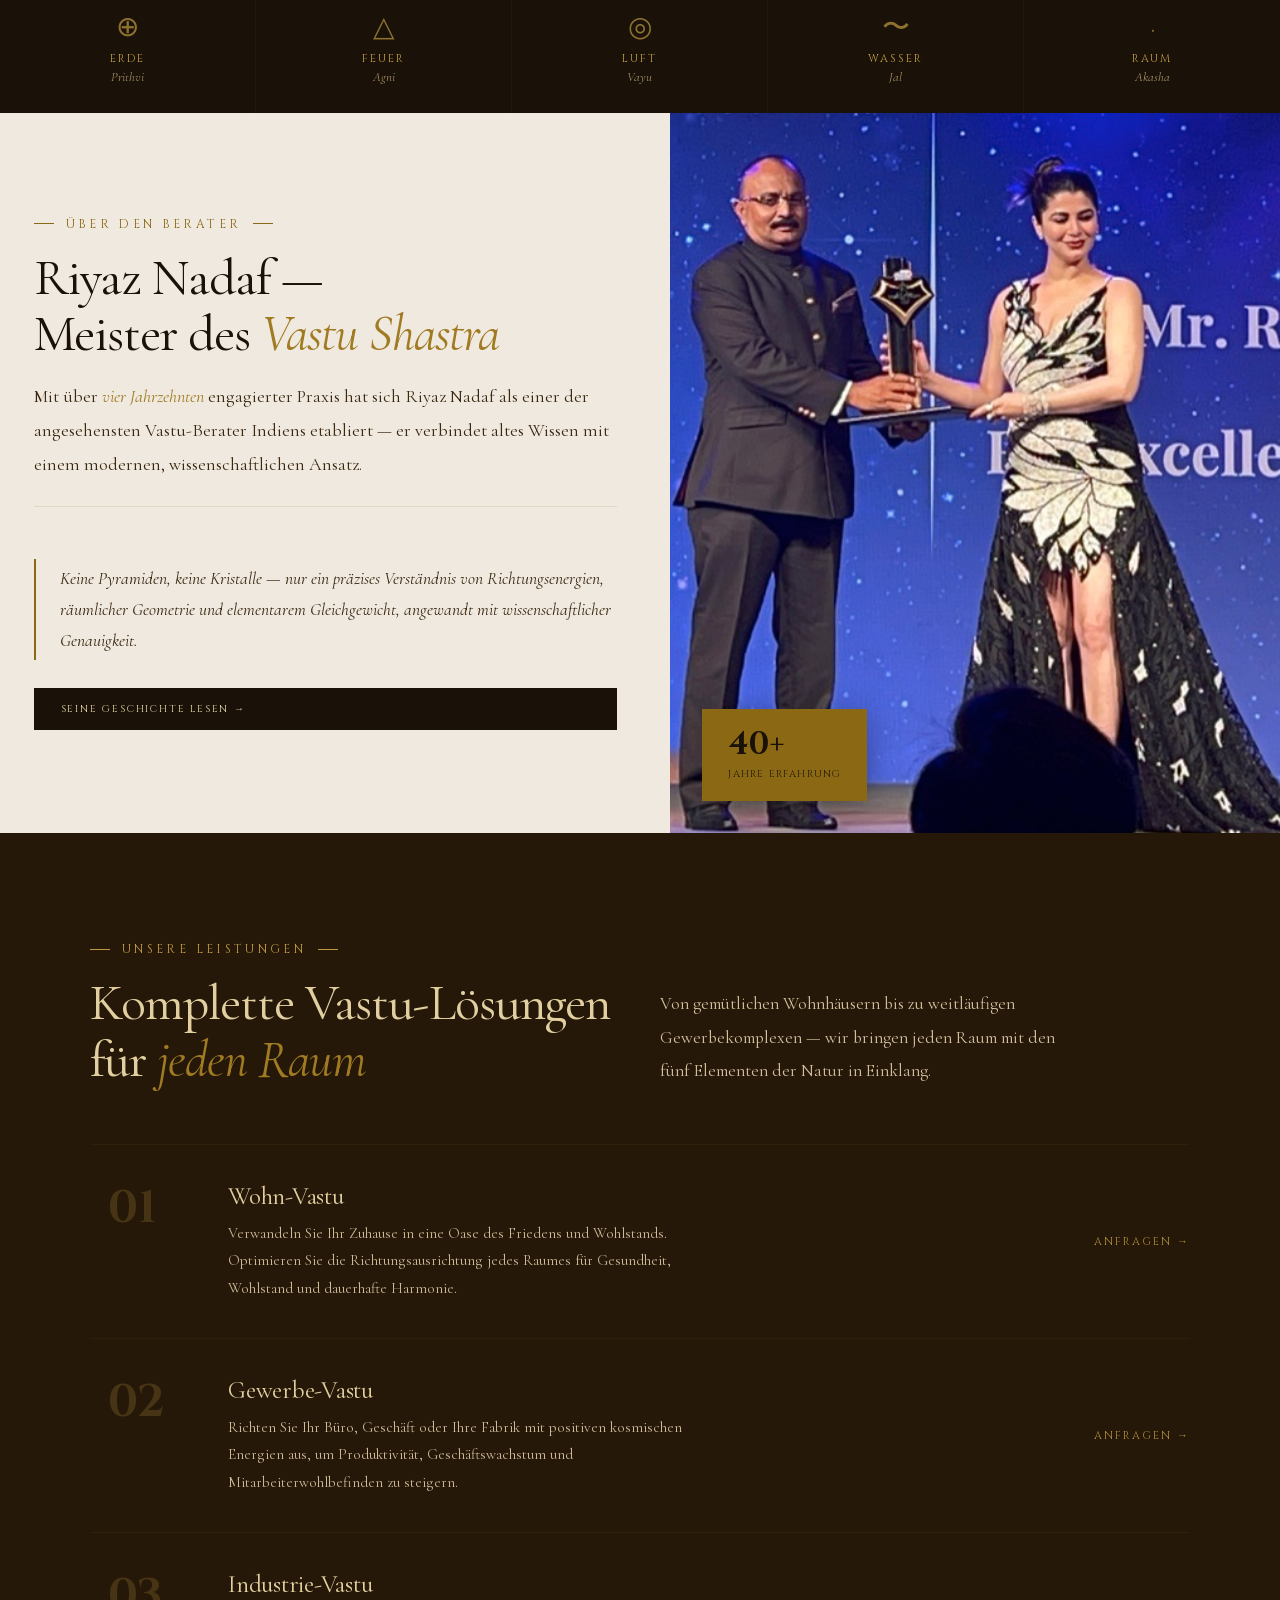
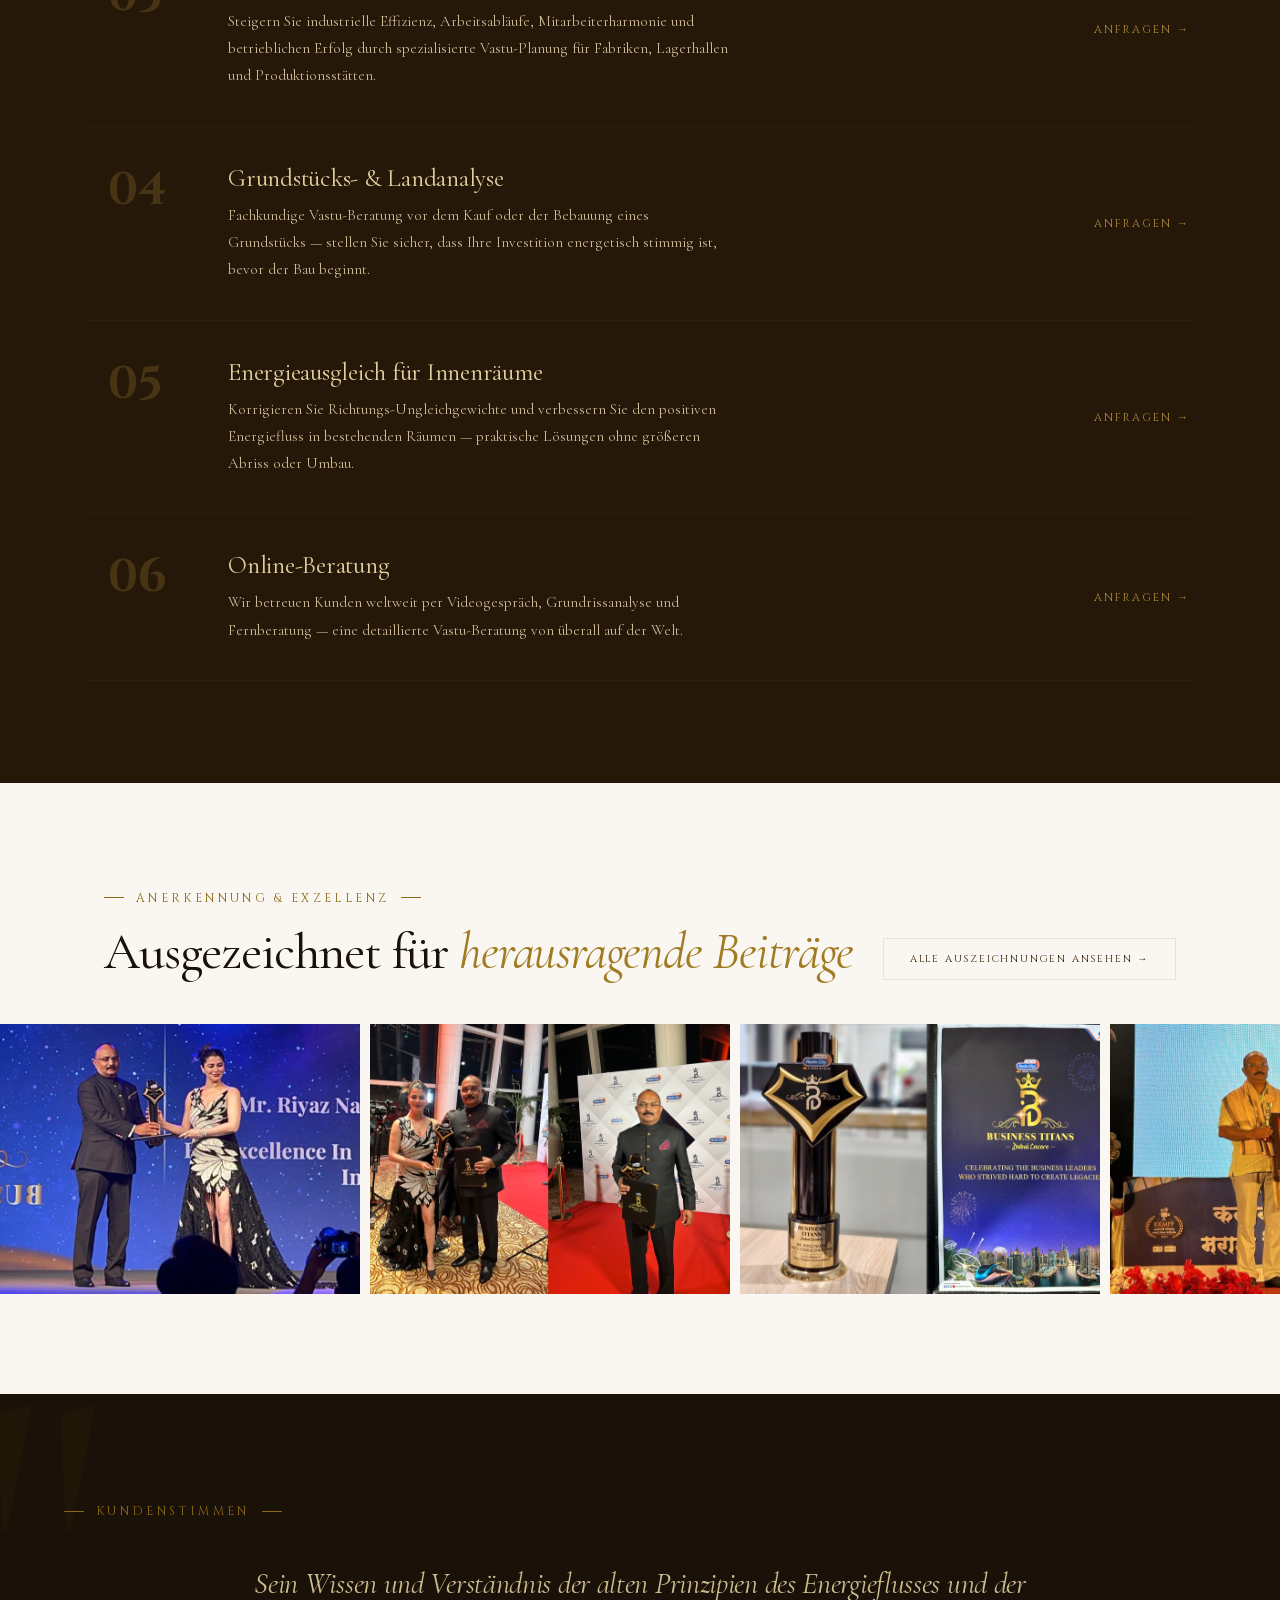
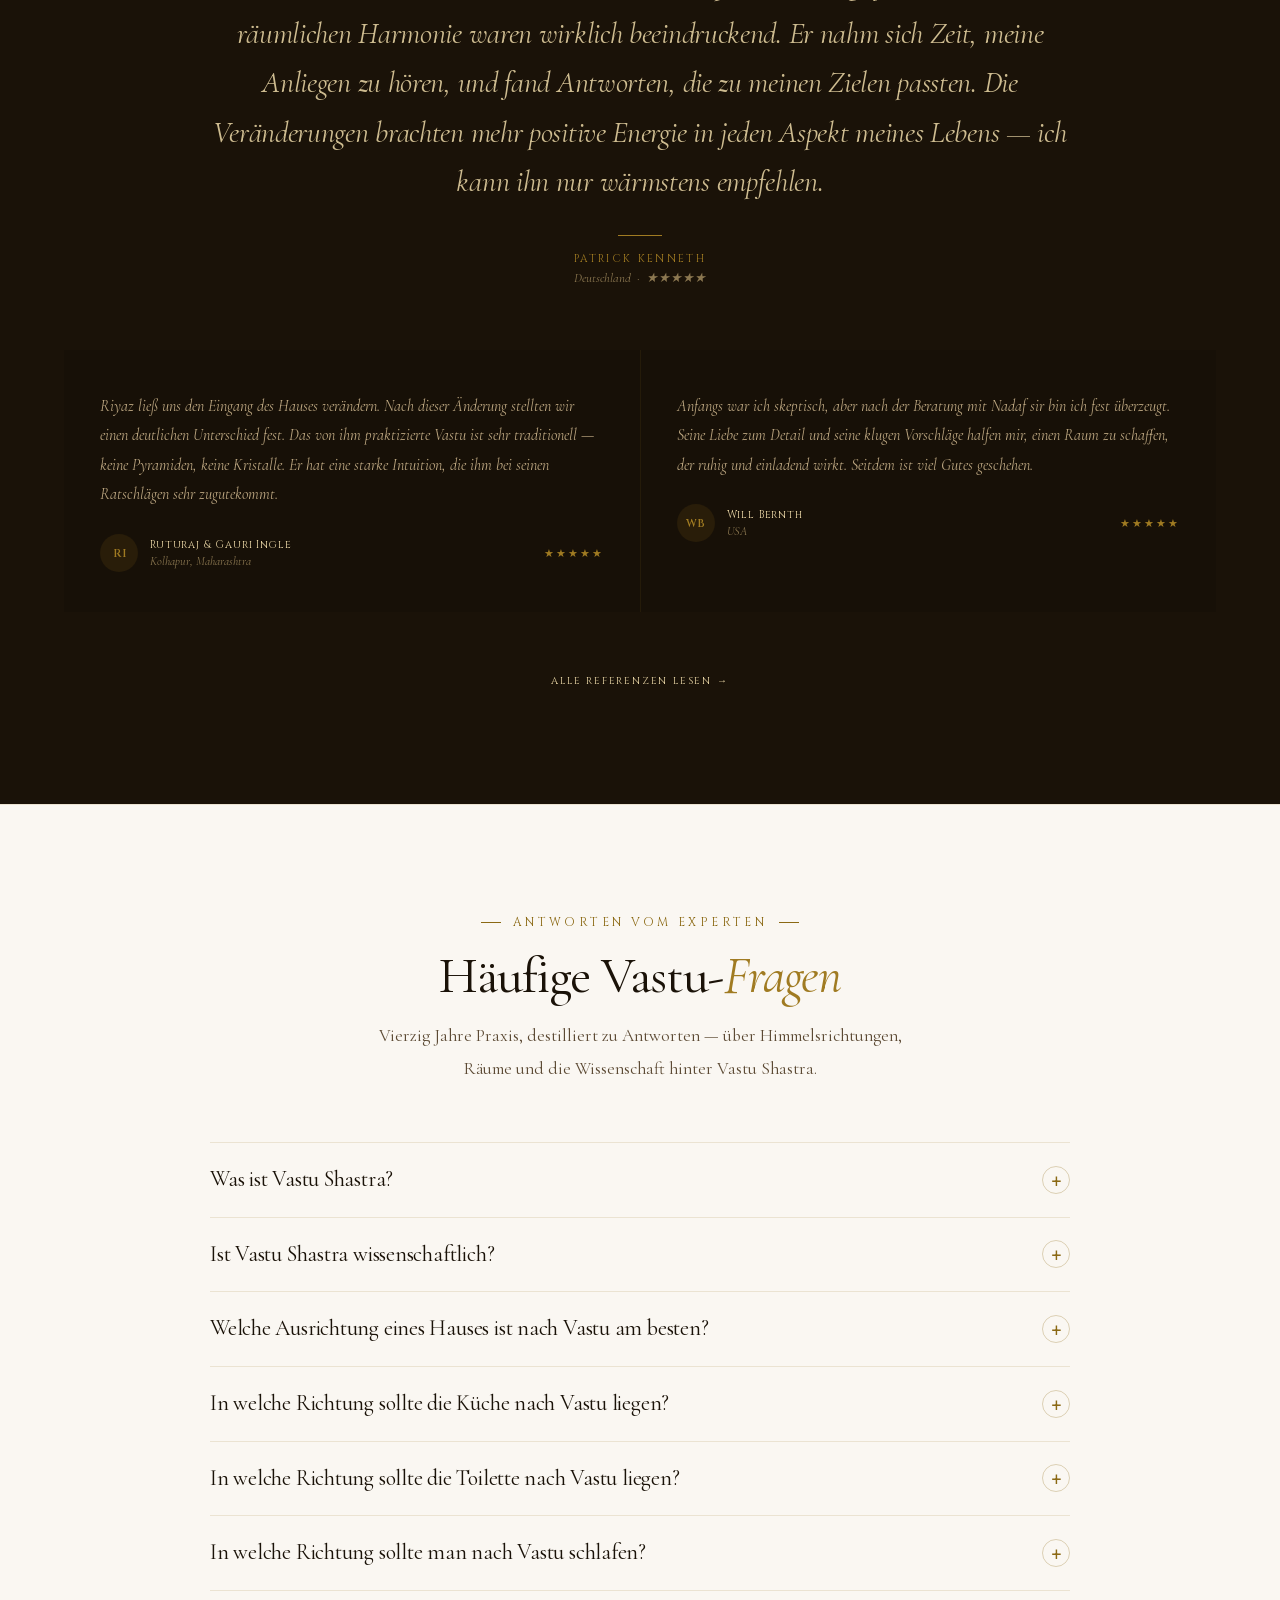
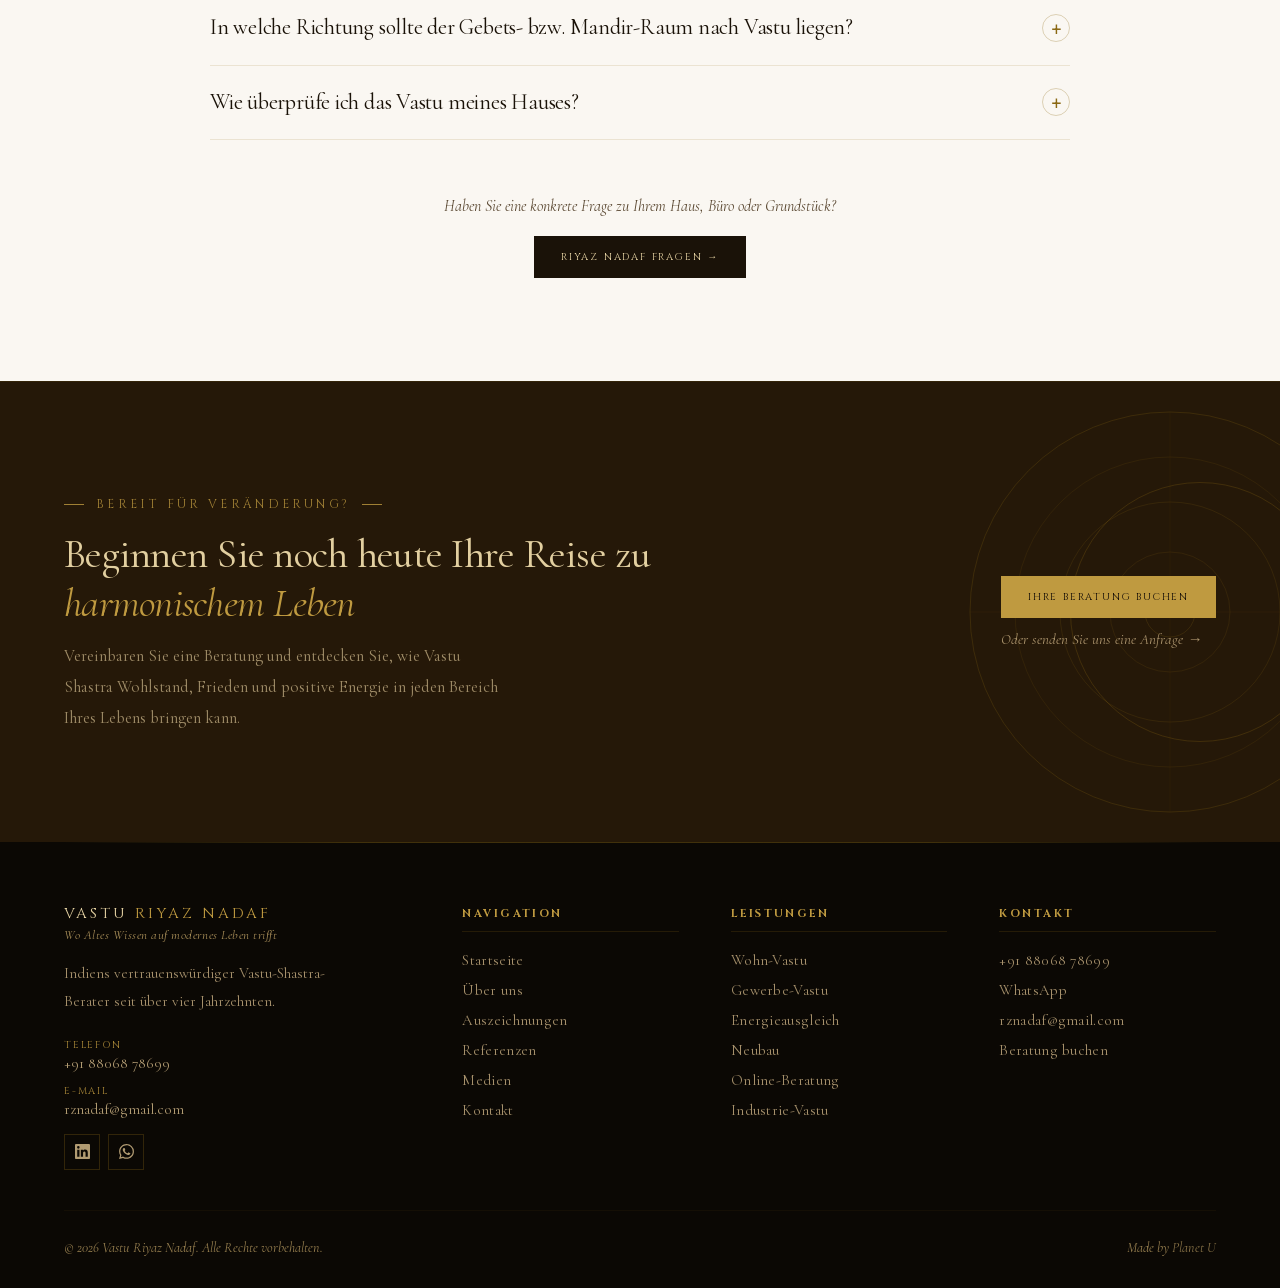
==== commit 53f0210b: "fix: improve text visibility sitewide, add security headers, SEO hreflang Text: bump all sub-11px Ci" ====
--- a/de/index.html
+++ b/de/index.html
@@ -8,6 +8,7 @@
 <link rel="icon" href="../favicon.svg" type="image/svg+xml">
 <link rel="canonical" href="https://vasturiyaz.com/de/">
 <link rel="alternate" hreflang="en" href="https://vasturiyaz.com/">
+<link rel="alternate" hreflang="x-default" href="https://vasturiyaz.com/">
 <link rel="alternate" hreflang="de" href="https://vasturiyaz.com/de/">
 <meta property="og:type" content="website">
 <meta property="og:site_name" content="Vastu Riyaz Nadaf">
@@ -128,8 +129,8 @@
   );
 }
 .hero-eyebrow {
-  font-family: var(--cap); font-size: 9.5px;
-  letter-spacing: .3em; text-transform: uppercase;
+  font-family: var(--cap); font-size: 11px;
+  letter-spacing: .26em; text-transform: uppercase;
   color: var(--g3); margin-bottom: 20px;
   display: block;
 }
@@ -237,14 +238,14 @@
 }
 .stat-i:hover .stat-n { color: var(--g3); text-shadow: 0 0 32px rgba(191,154,64,.22); }
 .stat-l {
-  font-family: var(--cap); font-size: 9.5px;
-  letter-spacing: .16em; text-transform: uppercase;
-  color: var(--g2); margin-top: 9px;
+  font-family: var(--cap); font-size: 11px;
+  letter-spacing: .14em; text-transform: uppercase;
+  color: var(--g3); margin-top: 9px;
   position: relative; z-index: 1;
 }
 .stat-d {
-  font-family: var(--serif); font-size: 13.5px;
-  color: rgba(180,155,110,.72); font-weight: 400; margin-top: 4px;
+  font-family: var(--serif); font-size: 14.5px;
+  color: rgba(210,185,145,.9); font-weight: 400; margin-top: 4px;
   font-style: italic; position: relative; z-index: 1;
 }
 
@@ -289,8 +290,8 @@
 .manifesto-text::after  { content: '\201D'; color: var(--g); margin-left: 2px; }
 .manifesto-attr {
   display: flex; align-items: center; gap: 14px;
-  font-family: var(--cap); font-size: 9px;
-  letter-spacing: .28em; text-transform: uppercase; color: var(--lite);
+  font-family: var(--cap); font-size: 11px;
+  letter-spacing: .22em; text-transform: uppercase; color: var(--lite);
 }
 .manifesto-rule { display: block; width: 36px; height: 1px; background: var(--g); opacity: .45; }
 
@@ -330,7 +331,7 @@
   box-shadow: 0 8px 32px rgba(0,0,0,.35);
 }
 .ab-n { font-family: var(--cap); font-size: 32px; font-weight: 700; color: var(--dark); line-height: 1; }
-.ab-l { font-family: var(--cap); font-size: 8.5px; letter-spacing: .14em; color: rgba(26,18,8,.75); text-transform: uppercase; margin-top: 4px; }
+.ab-l { font-family: var(--cap); font-size: 10px; letter-spacing: .12em; color: rgba(26,18,8,.85); text-transform: uppercase; margin-top: 4px; }
 .about-rule { position: absolute; top: 40px; right: 0; width: 3px; height: 140px; background: linear-gradient(to bottom, var(--g3), var(--g)); }
 
 /* ── SERVICES (editorial list) ────────────────────────── */
@@ -338,8 +339,8 @@
   background: var(--dark2);
   padding: clamp(64px,8vw,108px) 5%;
 }
-.svc-sec .tag { color: rgba(139,105,20,.65); }
-.svc-sec .tag::before, .svc-sec .tag::after { background: rgba(139,105,20,.5); }
+.svc-sec .tag { color: var(--g3); }
+.svc-sec .tag::before, .svc-sec .tag::after { background: var(--g3); }
 .svc-hd {
   display: grid; grid-template-columns: 1fr 1fr;
   gap: 40px; align-items: end;
@@ -395,9 +396,9 @@
 }
 .svc-row:hover .sr-desc { color: rgba(220, 200, 165, .92); }
 .sr-link {
-  font-family: var(--cap); font-size: 9.5px;
+  font-family: var(--cap); font-size: 11px;
   letter-spacing: .18em; text-transform: uppercase;
-  color: rgba(191,154,64,.55); text-decoration: none;
+  color: rgba(191,154,64,.88); text-decoration: none;
   white-space: nowrap; text-align: right;
   transition: color .3s, letter-spacing .4s;
 }
@@ -442,8 +443,8 @@
   transition: opacity .4s, transform .4s;
 }
 .el-item:hover .el-sym { opacity: 1; transform: scale(1.12); }
-.el-name { font-family: var(--cap); font-size: 8.5px; letter-spacing: .22em; text-transform: uppercase; color: var(--g2); display: block; }
-.el-sanskrit { font-family: var(--serif); font-size: 11px; font-style: italic; color: rgba(122,106,84,.55); margin-top: 3px; display: block; }
+.el-name { font-family: var(--cap); font-size: 11px; letter-spacing: .18em; text-transform: uppercase; color: var(--g3); display: block; }
+.el-sanskrit { font-family: var(--serif); font-size: 13px; font-style: italic; color: rgba(190,165,115,.85); margin-top: 3px; display: block; }
 
 /* ── AWARDS STRIP ─────────────────────────────────────── */
 .awd-sec { background: var(--bg); padding: clamp(64px,8vw,100px) 0; overflow: hidden; }
@@ -502,7 +503,7 @@
 }
 .ft-loc {
   font-family: var(--serif); font-size: 13px;
-  color: rgba(90,74,42,.7); font-style: italic; margin-top: 4px;
+  color: rgba(185,160,110,.72); font-style: italic; margin-top: 4px;
 }
 .test-sup {
   display: grid; grid-template-columns: 1fr 1fr;
@@ -529,7 +530,7 @@
   font-family: var(--cap); font-size: 11px; color: var(--g2); font-weight: 600;
 }
 .ts-name { font-family: var(--cap); font-size: 10.5px; letter-spacing: .08em; color: var(--gp); }
-.ts-loc { font-family: var(--serif); font-size: 12px; color: rgba(90,74,42,.7); font-style: italic; margin-top: 2px; }
+.ts-loc { font-family: var(--serif); font-size: 12px; color: rgba(185,160,110,.72); font-style: italic; margin-top: 2px; }
 .ts-stars { margin-left: auto; color: var(--g2); font-size: 11px; letter-spacing: 2px; }
 
 /* ── RESPONSIVE ───────────────────────────────────────── */
@@ -537,13 +538,14 @@
   .elements-strip { grid-template-columns: repeat(5,1fr); }
   .el-item { padding: 20px 2%; }
   .el-sym { font-size: 22px; }
-  .el-name { font-size: 7.5px; letter-spacing: .16em; }
+  .el-name { font-size: 10px; letter-spacing: .14em; }
   .el-sanskrit { display: none; }
   .hero h1 { font-size: clamp(38px,10vw,60px); }
   .hero-sub { font-size: clamp(32px,8.5vw,52px); }
   .hero-content { margin-left: 5%; padding-left: 18px; }
   .hero-desc { font-size: 15.5px; }
   .hero-btns { gap: 10px; }
+  .hero-compass svg { width: min(36vmin, 320px); opacity: .07; }
   /* Manifesto: restore centered on tablet/mobile */
   .manifesto { text-align: center; }
   .manifesto-inner { flex-direction: column; align-items: center; gap: 0; }
@@ -579,6 +581,9 @@
   .hero-sub { font-size: clamp(28px, 8vw, 44px); }
   .hero-content { padding-left: 14px; }
   .hero-desc { font-size: 15px; max-width: 100%; }
+  .hero-compass { display: none; }
+  .hero-btns { flex-direction: column; width: 100%; }
+  .hero-btns .btn-gol, .hero-btns .btn-ol { width: 100%; justify-content: center; }
   .stats-strip { grid-template-columns: 1fr 1fr; }
   .stat-n { font-size: 32px; }
   .stat-i::after { font-size: 30px; }
--- a/shared.css
+++ b/shared.css
@@ -300,8 +300,8 @@
 /* ── TYPOGRAPHY ─────────────────────────────────────────── */
 .tag {
   display: inline-flex; align-items: center; gap: 12px;
-  font-family: var(--cap); font-size: 9.5px;
-  letter-spacing: .32em; text-transform: uppercase;
+  font-family: var(--cap); font-size: 12px;
+  letter-spacing: .28em; text-transform: uppercase;
   color: var(--g); margin-bottom: 18px;
 }
 .tag::before, .tag::after {
@@ -406,13 +406,13 @@
 .logo-words { display: flex; flex-direction: column; gap: 1px; line-height: 1; }
 .logo-brand { font-family: var(--cap); font-size: 17px; font-weight: 700; letter-spacing: .24em; color: var(--dark); transition: color .4s; }
 .logo-sub { font-family: var(--cap); font-size: 10px; letter-spacing: .18em; color: var(--g); margin-top: 2px; transition: color .4s; }
-.logo-line { font-family: var(--serif); font-size: 9px; color: var(--muted); font-style: italic; margin-top: 4px; letter-spacing: .06em; transition: color .4s; }
+.logo-line { font-family: var(--serif); font-size: 11px; color: var(--muted); font-style: italic; margin-top: 4px; letter-spacing: .06em; transition: color .4s; }
 
 .nav-ul { display: flex; align-items: center; list-style: none; gap: 2px; }
 .nav-ul a {
   display: block; padding: 8px 13px;
-  font-family: var(--cap); font-size: 9.5px;
-  letter-spacing: .14em; text-transform: uppercase;
+  font-family: var(--cap); font-size: 11px;
+  letter-spacing: .12em; text-transform: uppercase;
   color: var(--brown); text-decoration: none;
   position: relative; transition: color .4s;
 }
@@ -429,8 +429,8 @@
   display: inline-flex; align-items: center;
   padding: 9px 20px;
   background: var(--dark); color: var(--gp);
-  font-family: var(--cap); font-size: 9.5px;
-  letter-spacing: .16em; text-transform: uppercase;
+  font-family: var(--cap); font-size: 11px;
+  letter-spacing: .14em; text-transform: uppercase;
   text-decoration: none;
   border: 1px solid var(--dark);
   transition: all .4s; flex-shrink: 0;
@@ -465,9 +465,9 @@
 .mm-brand {
   font-family: var(--cap); font-size: 10px;
   letter-spacing: .22em; text-transform: uppercase;
-  color: rgba(226,207,160,.32);
-}
-.mm-brand em { font-style: normal; color: rgba(139,105,20,.6); }
+  color: rgba(226,207,160,.65);
+}
+.mm-brand em { font-style: normal; color: var(--g3); }
 
 #mm-close {
   width: 46px; height: 46px; border-radius: 50%;
@@ -509,15 +509,15 @@
   flex-wrap: wrap; gap: 10px;
 }
 .mm-foot-addr {
-  font-family: var(--cap); font-size: 8px;
-  letter-spacing: .17em; text-transform: uppercase;
-  color: rgba(122,106,84,.42); line-height: 1.9;
+  font-family: var(--cap); font-size: 10px;
+  letter-spacing: .14em; text-transform: uppercase;
+  color: rgba(185,160,110,.7); line-height: 1.9;
 }
 .mm-foot-links { display: flex; flex-direction: column; align-items: flex-end; gap: 5px; }
 .mm-foot-links a {
-  font-family: var(--cap); font-size: 8.5px;
-  letter-spacing: .17em; text-transform: uppercase;
-  color: rgba(226,207,160,.32); text-decoration: none; transition: color .2s;
+  font-family: var(--cap); font-size: 10px;
+  letter-spacing: .14em; text-transform: uppercase;
+  color: rgba(226,207,160,.62); text-decoration: none; transition: color .2s;
 }
 .mm-foot-links a:last-child { text-decoration-line: underline; text-underline-offset: 4px; }
 .mm-foot-links a:hover { color: var(--g); }
@@ -538,9 +538,9 @@
 .tk-item {
   display: inline-flex; align-items: center; gap: 16px;
   padding: 0 32px;
-  font-family: var(--cap); font-size: 9.5px;
-  letter-spacing: .28em; text-transform: uppercase;
-  color: rgba(26,18,8,.78);
+  font-family: var(--cap); font-size: 11px;
+  letter-spacing: .24em; text-transform: uppercase;
+  color: rgba(26,18,8,.92);
 }
 .tk-dot { width: 3px; height: 3px; background: rgba(26,18,8,.35); border-radius: 50%; }
 @keyframes tkMove { from { transform: translateX(0); } to { transform: translateX(-50%); } }
@@ -571,8 +571,8 @@
   pointer-events: none;
 }
 .pg-tag {
-  font-family: var(--cap); font-size: 9.5px;
-  letter-spacing: .34em; text-transform: uppercase;
+  font-family: var(--cap); font-size: 11px;
+  letter-spacing: .28em; text-transform: uppercase;
   color: var(--g3); display: block; margin-bottom: 20px;
   position: relative; z-index: 1;
   animation: pgFadeUp .7s cubic-bezier(.16,1,.3,1) .1s both;
@@ -688,9 +688,9 @@
   text-decoration: none;
 }
 .ft-ci-label {
-  font-family: var(--cap); font-size: 8.5px;
-  letter-spacing: .22em; text-transform: uppercase;
-  color: rgba(139,105,20,.75);
+  font-family: var(--cap); font-size: 10px;
+  letter-spacing: .18em; text-transform: uppercase;
+  color: rgba(191,154,64,.85);
 }
 .ft-ci-val {
   font-family: var(--serif); font-size: 15px;
@@ -700,18 +700,18 @@
 .ft-social-icons { display: flex; gap: 8px; margin-top: 4px; }
 .ft-soc {
   width: 36px; height: 36px;
-  border: 1px solid rgba(139,105,20,.22);
+  border: 1px solid rgba(139,105,20,.3);
   display: flex; align-items: center; justify-content: center;
-  font-family: var(--cap); font-size: 9px; letter-spacing: .04em;
-  color: rgba(200,175,130,.75); text-decoration: none;
+  font-family: var(--cap); font-size: 10px; letter-spacing: .04em;
+  color: rgba(200,175,130,.88); text-decoration: none;
   transition: all .3s;
 }
 .ft-soc:hover { border-color: var(--g2); color: var(--g3); background: rgba(139,105,20,.1); }
 .ft-soc svg { width: 15px; height: 15px; display: block; }
 .soc-btn svg { width: 17px; height: 17px; display: block; }
 .ft-col h4 {
-  font-family: var(--cap); font-size: 10px;
-  letter-spacing: .26em; text-transform: uppercase;
+  font-family: var(--cap); font-size: 11px;
+  letter-spacing: .22em; text-transform: uppercase;
   color: var(--g3); margin-bottom: 18px;
   padding-bottom: 10px; border-bottom: 1px solid rgba(139,105,20,.2);
 }
@@ -796,7 +796,7 @@
 .lb-btn { position: absolute; top: 50%; transform: translateY(-50%); background: rgba(255,255,255,.05); border: 1px solid rgba(255,255,255,.1); color: rgba(255,255,255,.45); width: 48px; height: 48px; display: flex; align-items: center; justify-content: center; cursor: pointer; font-family: var(--serif); font-size: 24px; transition: all .3s; }
 .lb-btn:hover { background: rgba(139,105,20,.28); border-color: var(--g2); color: var(--gp); }
 #lb-p { left: 18px; } #lb-n { right: 18px; }
-#lb-ct { position: absolute; bottom: 14px; left: 50%; transform: translateX(-50%); font-family: var(--cap); font-size: 9.5px; letter-spacing: .2em; color: rgba(255,255,255,.26); }
+#lb-ct { position: absolute; bottom: 14px; left: 50%; transform: translateX(-50%); font-family: var(--cap); font-size: 11px; letter-spacing: .16em; color: rgba(255,255,255,.55); }
 
 /* ── SCROLL REVEAL ───────────────────────────────────────── */
 .r { opacity: 0; transform: translateY(24px) scale(.992); transition: opacity .95s cubic-bezier(.16,1,.3,1), transform .95s cubic-bezier(.16,1,.3,1); }
@@ -815,7 +815,7 @@
 /* ── PULL QUOTE ──────────────────────────────────────────── */
 .pull-q { padding: 4px 0 4px 24px; border-left: 2px solid var(--g); margin: 28px 0; }
 .pull-q p { font-family: var(--serif); font-size: 17.5px; font-style: italic; color: var(--brown); line-height: 1.78; font-weight: 400; }
-.pull-q cite { display: block; font-family: var(--cap); font-size: 9px; letter-spacing: .2em; color: var(--muted); text-transform: uppercase; margin-top: 10px; }
+.pull-q cite { display: block; font-family: var(--cap); font-size: 11px; letter-spacing: .16em; color: var(--muted); text-transform: uppercase; margin-top: 10px; }
 
 /* ── ORNAMENT DIVIDER ────────────────────────────────────── */
 .orn-div { display: flex; align-items: center; justify-content: center; padding: 32px 5%; gap: 18px; }
@@ -844,7 +844,7 @@
 
 /* ── LANGUAGE SWITCH ─────────────────────────────────────── */
 .lang-sw { display: flex; align-items: center; gap: 3px; margin-left: 6px; }
-.lang-btn { font-family: var(--cap); font-size: 8.5px; letter-spacing: .14em; color: var(--muted); text-decoration: none; padding: 3px 5px; transition: color .3s; }
+.lang-btn { font-family: var(--cap); font-size: 10px; letter-spacing: .1em; color: var(--muted); text-decoration: none; padding: 3px 5px; transition: color .3s; }
 .lang-btn.act { color: var(--g); }
 .lang-btn:hover { color: var(--g); }
 .lang-sw-sep { font-family: var(--cap); font-size: 8px; color: var(--rule); }
@@ -860,7 +860,7 @@
 
 /* ── WHATSAPP FLOAT ──────────────────────────────────────── */
 .wa-float {
-  position: fixed; bottom: 28px; right: 28px; z-index: 9000;
+  position: fixed; bottom: 28px; left: 28px; z-index: 9000;
   width: 56px; height: 56px; border-radius: 50%;
   background: #25D366; color: #fff;
   display: flex; align-items: center; justify-content: center;
@@ -902,14 +902,14 @@
 .gdpr-text a { color: var(--g3); text-underline-offset: 3px; }
 .gdpr-acts { display: flex; gap: 10px; flex-shrink: 0; }
 .gdpr-ok {
-  font-family: var(--cap); font-size: 9px; letter-spacing: .18em;
+  font-family: var(--cap); font-size: 11px; letter-spacing: .14em;
   text-transform: uppercase; padding: 10px 22px;
   background: var(--g); color: var(--dark);
   border: none; cursor: pointer; transition: background .3s;
 }
 .gdpr-ok:hover { background: var(--g2); }
 .gdpr-more {
-  font-family: var(--cap); font-size: 9px; letter-spacing: .18em;
+  font-family: var(--cap); font-size: 11px; letter-spacing: .14em;
   text-transform: uppercase; padding: 10px 18px;
   background: none; color: rgba(190,168,128,.6);
   border: 1px solid rgba(139,105,20,.22); cursor: pointer;
@@ -953,15 +953,15 @@
   .cta-ban { padding: 60px 5%; }
   .cta-h2 { font-size: clamp(24px, 6vw, 36px); }
   .cta-body { font-size: 15px; }
-  .tag { font-size: 9px; letter-spacing: .26em; }
-  .btn-dk, .btn-ol, .btn-gol, .btn-pale { padding: 12px 22px; font-size: 9.5px; }
+  .tag { font-size: 10.5px; letter-spacing: .22em; }
+  .btn-dk, .btn-ol, .btn-gol, .btn-pale { padding: 12px 22px; font-size: 10.5px; }
   /* Mobile menu top bar — hide brand text on very small screens */
   .mm-brand { display: none; }
   /* GDPR banner stacks cleanly */
   .gdpr-banner { padding: 16px 5%; }
   .gdpr-acts { width: 100%; justify-content: flex-end; }
   /* WhatsApp button slightly smaller */
-  .wa-float { width: 50px; height: 50px; bottom: 20px; right: 20px; }
+  .wa-float { width: 50px; height: 50px; bottom: 20px; left: 20px; }
   .wa-float svg { width: 22px; height: 22px; }
   /* Footer connect column wraps */
   .ft-col ul { columns: 2; gap: 8px; }
